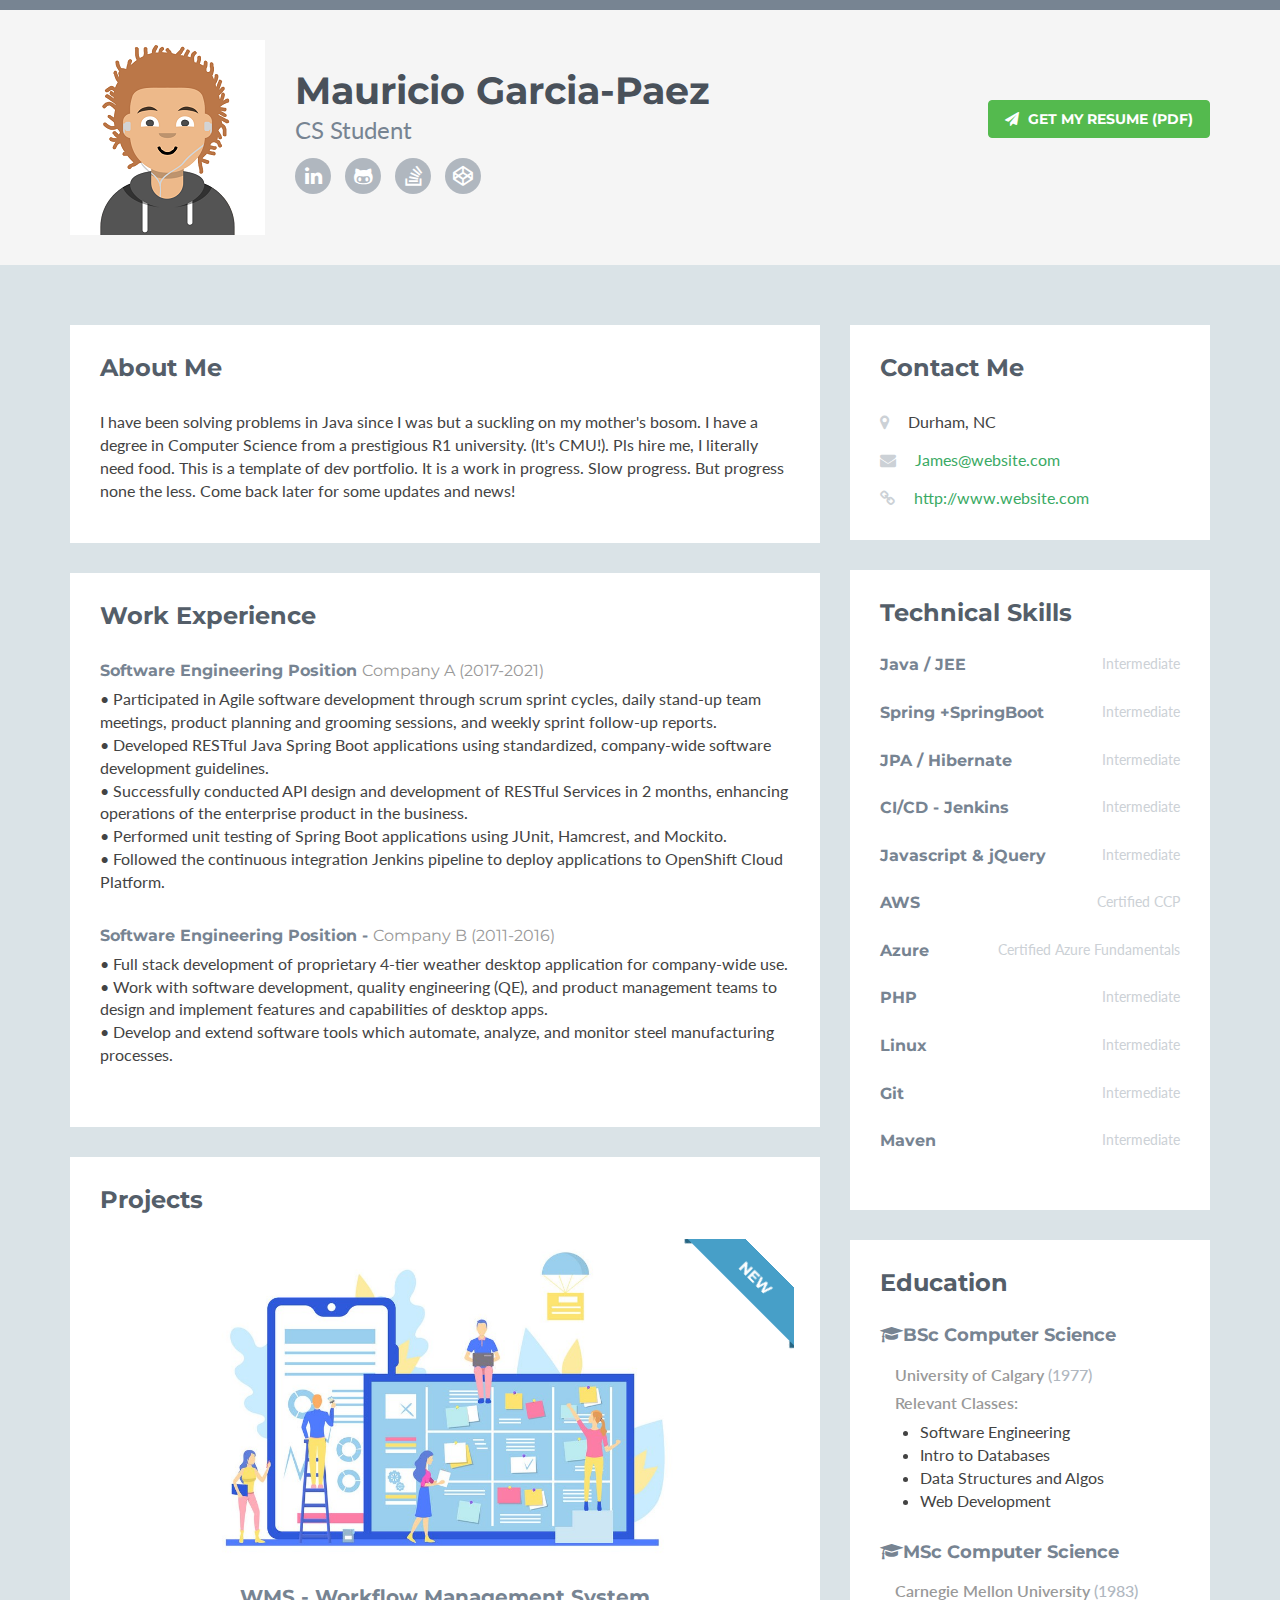
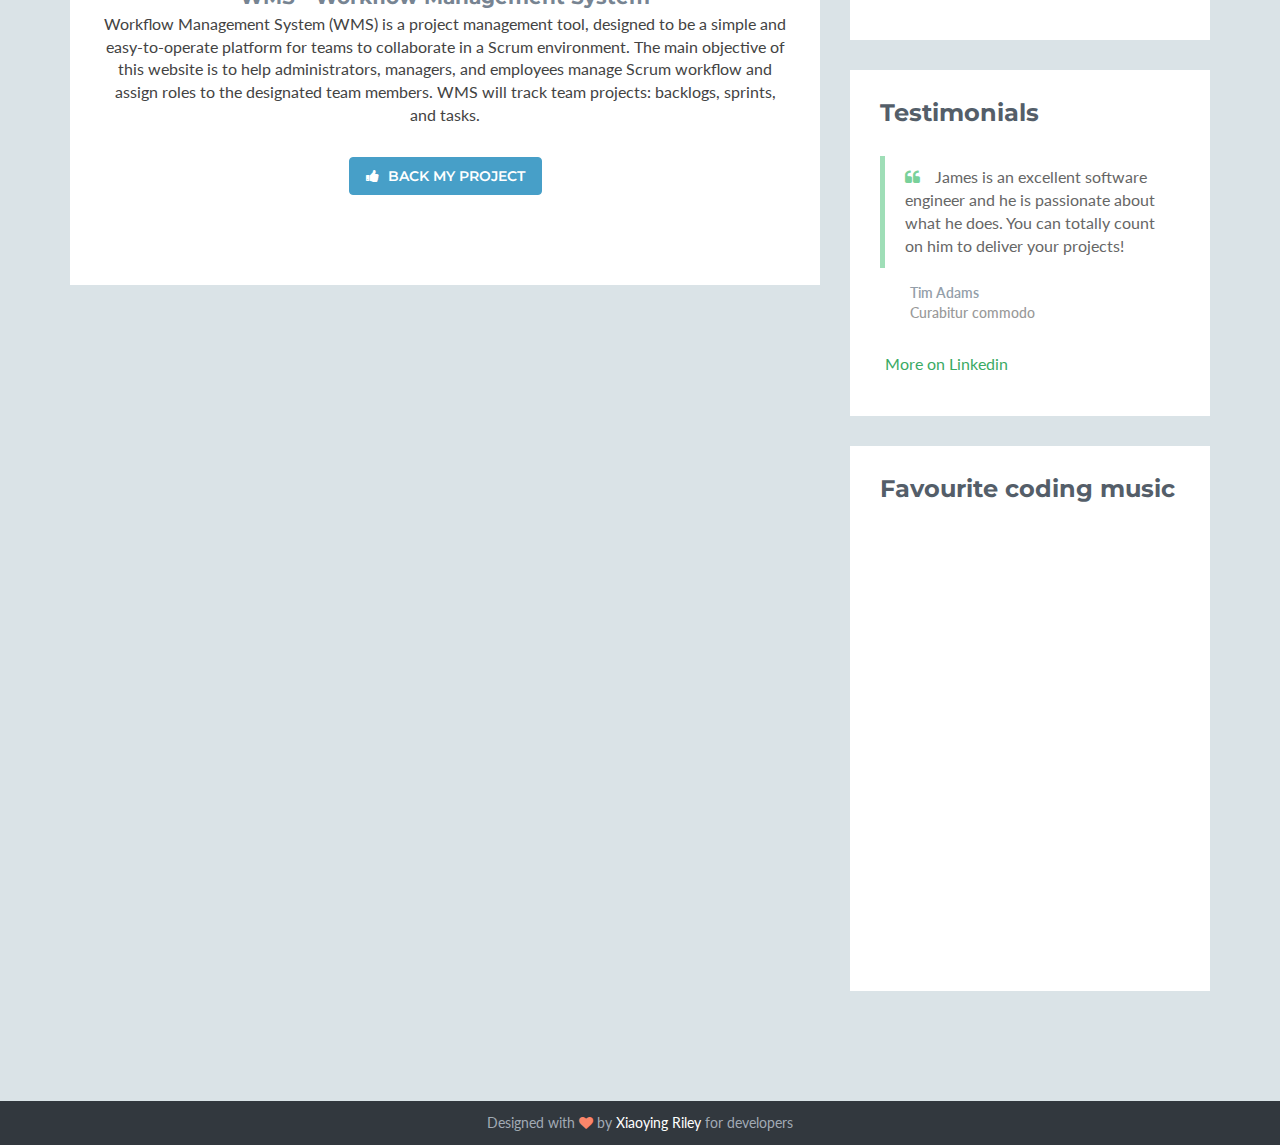
==== index.html @ d17c734f "done" ====
<!DOCTYPE html>
<!--[if IE 8]>
<html lang="en" class="ie8">
	<![endif]-->
<!--[if IE 9]>
	<html lang="en" class="ie9">
		<![endif]-->
<!--[if !IE]>
		<!-->
<html lang="en">
<!--
			<![endif]-->

<head>
  <title>Mauricio Garcia-Paez</title>
  <!-- Meta -->
  <meta charset="utf-8">
  <meta http-equiv="X-UA-Compatible" content="IE=edge">
  <meta name="viewport" content="width=device-width, initial-scale=1.0">
  <link rel="shortcut icon" href="favicon.ico">
  <link href='http://fonts.googleapis.com/css?family=Lato:300,400,300italic,400italic' rel='stylesheet' type='text/css'>
  <link href='http://fonts.googleapis.com/css?family=Montserrat:400,700' rel='stylesheet' type='text/css'>
  <!-- Global CSS -->
  <link rel="stylesheet" href="assets/plugins/bootstrap/css/bootstrap.min.css">
  <!-- Plugins CSS -->
  <link rel="stylesheet" href="assets/plugins/font-awesome/css/font-awesome.css">
  <!-- Theme CSS -->
  <link id="theme-style" rel="stylesheet" href="assets/css/styles.css">
</head>

<body>
  <!-- ******HEADER****** -->
  <header class="header">
    <div class="container">
      <img class="profile-image img-responsive pull-left" src="assets/images/avatar.png" alt="Avatar" />
      <div class="profile-content pull-left">
        <h1 class="name">Mauricio Garcia-Paez</h1>
        <h2 class="desc">CS Student</h2>
        <ul class="social list-inline">
          <li class="list-inline-item">
            <a href="http://www.linkedin.com">
              <i class="fa fa-linkedin"></i>
            </a>
          </li>
          <li class="list-inline-item">
            <a href="http://github.com/CSC340-sp24">
              <i class="fa fa-github-alt"></i>
            </a>
          </li>
          <li class="list-inline-item">
            <a href="http://www.stackoverflow.com">
              <i class="fa fa-stack-overflow"></i>
            </a>
          </li>
          <li class="list-inline-item last-item">
            <a href="http://www.codepen.io">
              <i class="fa fa-codepen"></i>
            </a>
          </li>
        </ul>
      </div>
      <div class="col-12 col-md-auto pull-right">
        <a class="btn btn-cta-primary" href="assets/files/resume.pdf" target="_blank"><i class="fa fa-paper-plane"></i>
          Get My Resume (PDF)</a>
      </div><!--//col-->
    </div>
    <!--//container-->
  </header>
  <!--//header-->
  <div class="container sections-wrapper">
    <div class="row">
      <div class="primary col-md-8 col-sm-12 col-xs-12">
        <section class="about section">
          <div class="section-inner">
            <h2 class="heading">About Me</h2>
            <div class="content">
              <p> I have been solving problems in Java since I was but a suckling on my mother's bosom.
                I have a degree in Computer Science from a prestigious R1 university. (It's CMU!).
                Pls hire me, I literally need food. This is a template of dev portfolio. It is a work in progress. Slow
                progress. But progress none the less.
                Come back later for some updates and news! </p>
            </div>
            <!--//content-->
          </div>
          <!--//section-inner-->
        </section>
        <!--//section-->
        <section class="experience section">
          <div class="section-inner">
            <h2 class="heading">Work Experience</h2>
            <div class="content">
              <div class="item" name="Job1">
                <h3 class="title">Software Engineering Position <span class="place">
                    <a href="#">Company A</a>
                  </span>
                  <span class="year">(2017-2021)</span>
                </h3>
                <p> • Participated in Agile software development through scrum sprint cycles, daily stand-up team
                  meetings, product planning and grooming sessions, and weekly sprint follow-up reports. <br>
                  • Developed RESTful Java Spring Boot applications using standardized, company-wide software
                  development guidelines. <br>
                  • Successfully conducted API design and development of RESTful Services in 2 months, enhancing
                  operations of the enterprise product in the business. <br>
                  • Performed unit testing of Spring Boot applications using JUnit, Hamcrest, and Mockito. <br>
                  • Followed the continuous integration Jenkins pipeline to deploy applications to OpenShift Cloud
                  Platform. </p>
              </div>
              <!--//item-->
              <div class="item" name="Job2">
                <h3 class="title">Software Engineering Position - <span class="place">
                    <a href="#">Company B</a>
                  </span>
                  <span class="year">(2011-2016)</span>
                </h3>
                <p> • Full stack development of proprietary 4-tier weather desktop application for company-wide use.
                  <br>
                  • Work with software development, quality engineering (QE), and product management teams to design and
                  implement features and capabilities of desktop apps. <br>
                  • Develop and extend software tools which automate, analyze, and monitor steel manufacturing
                  processes.
                </p>
              </div>
            </div>
            <!--//content-->
          </div>
          <!--//section-inner-->
        </section>
        <!--//section-->
        <section class="latest section">
          <div class="section-inner" id="projects" name="projects">
            <h2 class="heading">Projects</h2>
            <div class="item featured text-center">

              <div class="featured-image has-ribbon">
                <a href="https://github.com/CSC340-sp24/wms" target="_blank">
                  <img class="img-fluid project-image rounded shadow-sm"
                    src="assets/images/projects/project-featured.jpg" alt="project name" style="width:80%" />
                </a>
                <div class="ribbon">
                  <div class="text">New</div>
                </div>
              </div>

              <h3 class="title mb-3"><a href="https://github.com/CSC340-sp24/wms" target="_blank">WMS - Workflow
                  Management System</a></h3>

              <div class="desc text-start">
                <p>Workflow Management System (WMS) is a project management tool, designed to be a simple and
                  easy-to-operate platform for teams to collaborate in a Scrum environment.
                  The main objective of this website is to help administrators, managers, and employees manage Scrum
                  workflow and assign roles to the designated team members.
                  WMS will track team projects: backlogs, sprints, and tasks. </p>
              </div><!--//desc-->
              <a class="btn btn-cta-secondary" href="https://github.com/CSC340-sp24/wms" target="_blank"><i
                  class="fa fa-thumbs-up"></i> Back my project</a>
            </div><!--//item-->
            <!--//content comes from API-->
          </div>
          <!--//section-inner-->
        </section>
        <!--//section-->
      </div>
      <!--//primary-->
      <div class="secondary col-md-4 col-sm-12 col-xs-12">
        <aside class="info aside section">
          <div class="section-inner">
            <h2 class="heading">Contact Me</h2>
            <div class="content">
              <ul class="list-unstyled">
                <li>
                  <i class="fa fa-map-marker"></i>
                  <span class="sr-only">Location:</span>Durham, NC
                </li>
                <li>
                  <i class="fa fa-envelope"></i>
                  <span class="sr-only">Email:</span>
                  <a href="mailto:james@website.com">James@website.com</a>
                </li>
                <li>
                  <i class="fa fa-link"></i>
                  <span class="sr-only">Website:</span>
                  <a href="#">http://www.website.com</a>
                </li>
              </ul>
            </div>
            <!--//content-->
          </div>
          <!--//section-inner-->
        </aside>
        <!--//aside-->
        <aside class="skills aside section">
          <div class="section-inner">
            <h2 class="heading">Technical Skills</h2>
            <div class="content">
              <div class="skillset">
                <div class="item">
                  <h3 class="level-title">Java / JEE <span class="level-label" data-placement="left"
                      data-animation="true">Intermediate</span>
                  </h3>
                  <!--
                    <div class="level-bar">
                      <div class="level-bar-inner" data-level="80%"></div>
                    </div>//level-bar-->
                </div>
                <!--//item-->
                <div class="item">
                  <h3 class="level-title">Spring +SpringBoot <span class="level-label" data-placement="left"
                      data-animation="true">Intermediate</span>
                  </h3>
                  <!-- <div class="level-bar"><div class="level-bar-inner" data-level="80%"></div></div>//level-bar-->
                </div>
                <!--//item-->
                <div class="item">
                  <h3 class="level-title">JPA / Hibernate <span class="level-label" data-placement="left"
                      data-animation="true">Intermediate</span>
                  </h3>
                  <!-- <div class="level-bar"><div class="level-bar-inner" data-level="80%"></div></div>//level-bar-->
                </div>
                <!--//item-->
                <div class="item">
                  <h3 class="level-title">CI/CD - Jenkins <span class="level-label" data-placement="left"
                      data-animation="true">Intermediate</span>
                  </h3>
                  <!-- <div class="level-bar"><div class="level-bar-inner" data-level="80%"></div></div>//level-bar-->
                </div>
                <!--//item-->
                <div class="item">
                  <h3 class="level-title">Javascript &amp; jQuery <span class="level-label" data-placement="left"
                      data-animation="true">Intermediate</span>
                  </h3>
                  <!--<div class="level-bar"><div class="level-bar-inner" data-level="76%"></div></div>
																													<!--//level-bar-->
                </div>
                <!--//item-->
                <div class="item">
                  <h3 class="level-title">AWS <span class="level-label" data-placement="left"
                      data-animation="true">Certified CCP</span>
                  </h3>
                  <!--  <div class="level-bar"><div class="level-bar-inner" data-level="80%"></div></div>   //level-bar-->
                </div>
                <!--//item-->
                <div class="item">
                  <h3 class="level-title">Azure <span class="level-label" data-placement="left"
                      data-animation="true">Certified Azure Fundamentals</span>
                  </h3>
                  <!--  <div class="level-bar"><div class="level-bar-inner" data-level="80%"></div></div>   //level-bar-->
                </div>
                <!--//item-->
                <div class="item">
                  <h3 class="level-title">PHP <span class="level-label">Intermediate</span>
                  </h3>
                  <!--<div class="level-bar"><div class="level-bar-inner" data-level="80%"></div></div>
																													<!--//level-bar-->
                </div>
                <!--//item-->
                <div class="item">
                  <h3 class="level-title">Linux <span class="level-label">Intermediate</span>
                  </h3>
                  <!--<div class="level-bar"><div class="level-bar-inner" data-level="45%"></div></div>
																													<!--//level-bar-->
                </div>
                <!--//item-->
                <div class="item">
                  <h3 class="level-title">Git <span class="level-label">Intermediate</span>
                  </h3>
                  <!--<div class="level-bar"><div class="level-bar-inner" data-level="45%"></div></div>
																													<!--//level-bar-->
                </div>
                <!--//item-->
                <div class="item">
                  <h3 class="level-title">Maven <span class="level-label">Intermediate</span>
                  </h3>
                  <!--<div class="level-bar"><div class="level-bar-inner" data-level="45%"></div></div>
																													<!--//level-bar-->
                </div>
                <!--//item-->
              </div>
            </div>
            <!--//content-->
          </div>
          <!--//section-inner-->
        </aside>
        <!--//section-->


        <aside class="education aside section">
          <div class="section-inner">
            <h2 class="heading">Education</h2>
            <div class="content"></div>
            <!--//item-->
            <div class="item">
              <h3 class="title">
                <i class="fa fa-graduation-cap"></i>BSc Computer Science
              </h3>
              <h3 class="university">University of Calgary <span class="year">(1977)</span>
              </h3>
              <h6 class="university">Relevant Classes:</h6>
              <ul>
                <li>Software Engineering</li>
                <li>Intro to Databases</li>
                <li>Data Structures and Algos</li>
                <li>Web Development</li>
              </ul>
            </div>
            <div class="item">
              <h3 class="title">
                <i class="fa fa-graduation-cap"></i>MSc Computer Science
              </h3>
              <h3 class="university">Carnegie Mellon University <span class="year">(1983)</span>
              </h3>

            </div>
            <!--//content-->
          </div>
          <!--//section-inner-->
        </aside>
        <!--//section-->
 <aside class="testimonials aside section">
          <div class="section-inner shadow-sm rounded">
            <h2 class="heading">Testimonials</h2>
            <div class="content">
              <div class="item">
                <blockquote class="quote">
                  <p><i class="fa fa-quote-left"></i>James is an excellent software engineer and he is passionate about
                    what he does. You can totally count on him to deliver your projects!</p>
                </blockquote>
                <p class="source"><span class="name">Tim Adams</span><br /><span class="title">Curabitur commodo</span>
                </p>
              </div><!--//item-->

              <p><a class="more-link" href="http://linkedin.com/in/jamesgosling"><i
                    class="fa fa-external-link-alt"></i>More on Linkedin</a></p>

            </div><!--//content-->
          </div><!--//section-inner-->
        </aside><!--//section-->
        <aside class="list music aside section">
		
          <div class="section-inner shadow-sm rounded">
            <h2 class="heading">Favourite coding music</h2>
            <iframe src="https://open.spotify.com/embed/track/4wX8INH5GiFoH1EeHupY0x" width="100%" height="80px"
              frameBorder="0" allow="encrypted-media;"></iframe>
            <iframe src="https://open.spotify.com/embed/track/68d6ZfyMUYURol2y15Ta2Y" width="100%" height="80px"
              frameBorder="0" allow="encrypted-media; "></iframe>
            <iframe src="https://open.spotify.com/embed/track/5JWPUEov2wlX7c0jhYZpeB" width="100%" height="80px"
              frameBorder="0" allow="encrypted-media; "></iframe>
            <iframe src="https://open.spotify.com/embed/track/6hp0D02uXVXvmaDSLhFjAa" width="100%" height="80px"
              frameBorder="0" allow="encrypted-media; "></iframe>
            <iframe src="https://open.spotify.com/embed/track/6IC9Z6KQBD7LbtijqzPNHe" width="100%" height="80px"
              frameBorder="0" allow="encrypted-media; "></iframe>

          </div><!--//section-inner-->
        </aside><!--//section-->       
      </div>
      <!--//secondary-->
    </div>
    <!--//row-->
  </div>
  <!--//masonry-->
  <ul id="userRepos" class="list-group mx-auto mb-5" style="width: 500px"></ul>
  <!-- ******FOOTER****** -->
  <footer class="footer">
    <div class="container text-center">
      <!--/* This template is released under the Creative Commons Attribution 3.0 License. Please keep the attribution link below when using for your own project. Thank you for your support. :) If you'd like to use the template without the attribution, you can check out other license options via our website: themes.3rdwavemedia.com */-->
      <small class="copyright">Designed with <i class="fa fa-heart"></i> by <a href="http://themes.3rdwavemedia.com"
          target="_blank">Xiaoying Riley</a> for developers </small>
    </div>
    <!--//container-->
  </footer>
  <!--//footer-->
  <!-- Javascript -->
  <script type="text/javascript" src="assets/plugins/jquery-1.11.3.min.js"></script>
  <script type="text/javascript" src="assets/plugins/bootstrap/js/bootstrap.min.js"></script>
  <script type="text/javascript" src="assets/plugins/jquery-rss/dist/jquery.rss.min.js"></script>
  <!-- custom js -->
  <script type="text/javascript" src="assets/js/main.js"></script>
</body>

</html>
---- assets/css/styles.css ----
/*   
 * Template Name: Developer - Responsive Website Template for Developers
 * Version: 1.5
 * Author: Xiaoying Riley
 * Twitter: @3rdwave_themes
 * License: Creative Commons Attribution 3.0 License
 * Website: http://themes.3rdwavemedia.com/
*/
/* ======= Base ======= */
body {
  font-family: 'Lato', arial, sans-serif;
  color: #434343;
  background: #DAE3E7;
  font-size: 16px;
  -webkit-font-smoothing: antialiased;
  -moz-osx-font-smoothing: grayscale;
}
h1,
h2,
h3,
h4,
h5,
h6 {
  font-family: 'Montserrat', sans-serif;
  font-weight: 700;
  color: #778492;
}
a {
  color: #3AAA64;
  -webkit-transition: all 0.4s ease-in-out;
  -moz-transition: all 0.4s ease-in-out;
  -ms-transition: all 0.4s ease-in-out;
  -o-transition: all 0.4s ease-in-out;
}
a:hover {
  text-decoration: underline;
  color: #5f6b77;
  color: #2d844e;
}
a:focus {
  text-decoration: none;
}
.btn,
a.btn {
  -webkit-transition: all 0.4s ease-in-out;
  -moz-transition: all 0.4s ease-in-out;
  -ms-transition: all 0.4s ease-in-out;
  -o-transition: all 0.4s ease-in-out;
  font-family: 'Montserrat', arial, sans-serif;
  padding: 8px 16px;
  font-weight: bold;
}
.btn .fa,
a.btn .fa {
  margin-right: 5px;
}
.btn:focus,
a.btn:focus {
  color: #fff;
}
a.btn-cta-primary,
.btn-cta-primary {
  background: #54ba4e;
  border: 1px solid #54ba4e;
  color: #fff;
  font-weight: 600;
  text-transform: uppercase;
}
a.btn-cta-primary:hover,
.btn-cta-primary:hover {
  background: #49ac43;
  border: 1px solid #49ac43;
  color: #fff;
}
a.btn-cta-secondary,
.btn-cta-secondary {
  background: #479FC8;
  border: 1px solid #479FC8;
  color: #fff;
  font-weight: 600;
  text-transform: uppercase;
}
a.btn-cta-secondary:hover,
.btn-cta-secondary:hover {
  background: #3893bd;
  border: 1px solid #3893bd;
  color: #fff;
}
.text-highlight {
  color: #32383e;
}
.label-theme {
  background: #3AAA64;
  font-size: 12px;
}
a.dotted-link {
  border-bottom: 1px dotted #778492;
  color: #778492;
}
a.dotted-link:hover {
  text-decoration: none;
  color: #49515a;
}
/*
iframe {

    .header {
        padding: 0;
    }
}

.iframe-wrapper {
    overflow: auto;
    -webkit-overflow-scrolling:touch;
}
*/
/* ======= Header ======= */
.header {
  padding: 30px 0;
  background: #f5f5f5;
  border-top: 10px solid #778492;
}
.header .btn {
  margin-top: 60px;
  font-weight: bold;
}
.header .profile-image {
  margin-right: 30px;
}
.header .profile-content .name {
  color: #49515a;
  font-size: 38px;
  margin-bottom: 5px;
  margin-top: 30px;
}
.header .profile-content .desc {
  color: #778492;
  font-family: "Lato", arial, sans-serif;
  font-weight: 400;
  font-size: 24px;
  margin-top: 0;
  margin-bottom: 15px;
}
.header .profile-content .social a {
  background: #b0b7bf;
  width: 36px;
  height: 36px;
  display: inline-block;
  -webkit-border-radius: 50%;
  -moz-border-radius: 50%;
  -ms-border-radius: 50%;
  -o-border-radius: 50%;
  border-radius: 50%;
  -moz-background-clip: padding;
  -webkit-background-clip: padding-box;
  background-clip: padding-box;
  color: #fff;
  text-align: center;
}
.header .profile-content .social a:hover {
  background: #778492;
}
.header .profile-content .social a .fa {
  font-size: 20px;
  padding-top: 8px;
}
/* ======= Sections======= */
.sections-wrapper {
  padding-top: 60px;
  padding-bottom: 60px;
}
.section {
  margin-bottom: 30px;
}
.section .section-inner {
  background: #fff;
  padding: 30px;
}
.section .heading {
  margin-top: 0;
  margin-bottom: 30px;
  color: #545e69;
  font-size: 24px;
}
.section .content .more-link .fa {
  margin-right: 5px;
  font-size: 14px;
}
/* About Section */
/* Latest Section */
/* Latest Section */
.latest .item {
  margin-bottom: 30px;
}

.latest .item .title {
  font-size: 18px;
  margin-top: 0;
}

.latest .item .title .label {
  margin-left: 5px;
  font-size: 12px;
}

.latest .item .title a {
  color: #778492;
}

.latest .item .title a:hover {
  color: #5f6b77;
}

.latest .item .project-image:hover {
  -webkit-opacity: 0.8;
  -moz-opacity: 0.8;
  opacity: 0.8;
}

.latest .divider {
  margin-bottom: 60px;
}

.latest .featured {
  margin-bottom: 60px;
}

.latest .featured .title {
  font-size: 20px;
  margin-bottom: 5px;
  font-size: 20px;
}

.latest .featured .summary {
  margin-bottom: 30px;
  color: #778492;
}

.latest .featured img {
  margin-bottom: 30px;
}

.latest .featured-image {
  position: relative;
}

.latest .featured .desc {
  margin-bottom: 30px;
}

.latest .has-ribbon {
  position: relative;
  display: inline-block;
}

.latest .has-ribbon .text {
  background: #3AAA64;
  color: #fff;
}

.latest .has-ribbon .ribbon {
  position: absolute;
  top: -4px;
  right: -4px;
  width: 110px;
  height: 110px;
  overflow: hidden;
}

.latest .has-ribbon .ribbon .text {
  font-family: 'Montserrat', sans-serif;
  position: relative;
  left: -8px;
  top: 18px;
  width: 158px;
  padding: 10px 10px;
  font-size: 15px;
  font-weight: bold;
  text-align: center;
  text-transform: uppercase;
  color: #fff;
  background-color: #479FC8;
  -webkit-transform: rotate(45deg) translate3d(0, 0, 0);
  -moz-transform: rotate(45deg) translate3d(0, 0, 0);
  -ms-transform: rotate(45deg) translate3d(0, 0, 0);
  -o-transform: rotate(45deg) translate3d(0, 0, 0);
  }

.latest .has-ribbon .ribbon .text:before, .latest .has-ribbon .ribbon .text:after {
  content: '';
  position: absolute;
  bottom: -5px;
  border-top: 5px solid #276582;
  border-left: 5px solid transparent;
  border-right: 5px solid transparent;
}

.latest .has-ribbon .ribbon .text:before {
  left: 0;
}

.latest .has-ribbon .ribbon .text:after {
  right: 0;
}
/* Projects Section */
.projects .item {
  margin-bottom: 30px;
}
.projects .item .title {
  font-size: 16px;
  margin-top: 0;
  margin-bottom: 5px;
  line-height: 1.5;
}
.projects .item .title a {
  color: #778492;
}
.projects .item .title a:hover {
  color: #5f6b77;
}
/* Work Section */
.experience .item {
  margin-bottom: 30px;
}
.experience .item .title {
  font-size: 16px;
  margin-top: 0;
  margin-bottom: 5px;
  line-height: 1.5;
}
.experience .item .title .place {
  color: #999;
  font-weight: normal;
}
.experience .item .title .place a {
  color: #999;
}
.experience .item .title .place a:hover {
  color: #666666;
}
.experience .item .title .year {
  color: #999;
  font-weight: normal;
}
/* Git section */
.github-graph {
  margin-bottom: 30px;
}
.github-graph .js-calendar-graph-svg {
  max-width: 100%;
}
.ghfeed {
  height: 600px;
}
.ghfeed,
.ghfeed *,
.ghfeed *:before,
.ghfeed *:after {
  -webkit-box-sizing: content-box;
  -moz-box-sizing: content-box;
  box-sizing: content-box;
}
/* Info Section */
.info .fa {
  margin-right: 15px;
  color: #ccd1d6;
}
.info .fa.fa-envelope-o {
  font-size: 14px;
}
.info ul {
  margin-bottom: 0;
}
.info li {
  margin-bottom: 15px;
}
.info li:last-child {
  margin-bottom: 0;
}
/* Skills Section */
.skills .intro {
  margin-bottom: 30px;
}
.skills .skillset .item {
  margin-bottom: 30px;
}
.skills .skillset .level-title {
  font-size: 16px;
  position: relative;
  margin-top: 0;
  margin-bottom: 10;
}
.skills .skillset .level-title .level-label {
  color: #ccd1d6;
  font-size: 14px;
  font-weight: 400;
  font-family: "Lato", arial, sans-serif;
  position: absolute;
  right: 0;
  top: 0;
}
.skills .skillset .level-bar {
  height: 15px;
  background: #e8e8e8;
}
.skills .skillset .level-bar-inner {
  height: 15px;
  background: #66cb8c;
}
/* Testimonials section */
.testimonials .item {
  margin-bottom: 30px;
}
.testimonials .item:last-child {
  margin-bottom: 0;
}
.testimonials .item .quote {
  color: #666;
  font-size: 16px;
  border-left-color: #9fdeb7;
  margin-bottom: 15px;
}
.testimonials .item .quote .fa {
  color: #79d19a;
  margin-right: 15px;
}
.testimonials .item .source {
  font-size: 14px;
  padding-left: 30px;
  font-weight: 500;
}
.testimonials .item .source .name {
  color: #939ea9;
  font-weight: 600;
}
.testimonials .item .source .title {
  color: #999;
}
/* Education section */
.education .item {
  margin-bottom: 30px;
}
.education .item:last-child {
  margin-bottom: 0;
}
.education .item .title {
  font-size: 18px;
  margin-top: 0;
}
.education .item .university {
  font-family: "Lato", arial, sans-serif;
  font-size: 16px;
  color: #999;
  font-weight: 600;
  padding-left: 15px;
}
.education .item .coursework {
  font-family: "Lato", arial, sans-serif;
  font-size: 14px;
  color: #999;
  font-weight: 600;
  padding-left: 10px;
}
.education .item .university .year {
  color: #b0b7bf;
  font-weight: 500;
}
/* Language Section */
.languages .item {
  margin-bottom: 15px;
}
.languages .item .title {
  color: #778492;
}
.languages .item .level {
  color: #999;
}
.languages .item:last-child {
  margin-bottom: 0;
}
.languages .item .fa {
  color: #79d19a;
}
/* Blog Section */
.blog .item {
  margin-bottom: 30px;
}
.blog .item .title {
  font-size: 18px;
  line-height: 1.3;
}
.blog .item .title a {
  color: #778492;
}
.blog .item .title a:hover {
  color: #5f6b77;
}
.blog .item:last-child {
  margin-bottom: 0;
}
/* List section */
.list ul li {
  margin-bottom: 10px;
}
.list ul li .fa {
  margin-right: 5px;
}
.list ul li a {
  color: #778492;
}
.list ul li a:hover {
  color: #49515a;
}
/* Credits */
.credits ul li {
  margin-bottom: 10px;
}
.credits ul li .fa {
  margin-right: 5px;
}
.credits ul li a {
  color: #778492;
}
.credits ul li a:hover {
  color: #49515a;
}
.credits .btn {
  margin-bottom: 15px;
}
/* ======= Footer ======= */
.footer {
  background: #32383e;
  color: #fff;
  padding: 10px 0;
}
.footer .copyright {
  line-height: 1.6;
  color: #a1aab4;
  font-size: 14px;
}
.footer a {
  color: #fff;
}
.footer .fa-heart {
  color: #fb866a;
}
/* Extra small devices (phones, less than 768px) */
@media (max-width: 767px) {
  .header {
    text-align: center;
  }
  .header .profile-image {
    float: none !important;
    margin: 0 auto;
  }
  .header .profile-content {
    float: none !important;
    text-align: center;
  }
  .header .btn {
    margin-top: 30px;
    float: none !important;
  }
  .project-image {
    margin-bottom: 15px;
  }
}
/* Small devices (tablets, 768px and up) */
/* Medium devices (desktops, 992px and up) */
/* Large devices (large desktops, 1200px and up) */
/* Ex-Large devices (large desktops, 1200px and up) */
@media (min-width: 1400px) {
  .container {
    width: 1360px;
  }
}
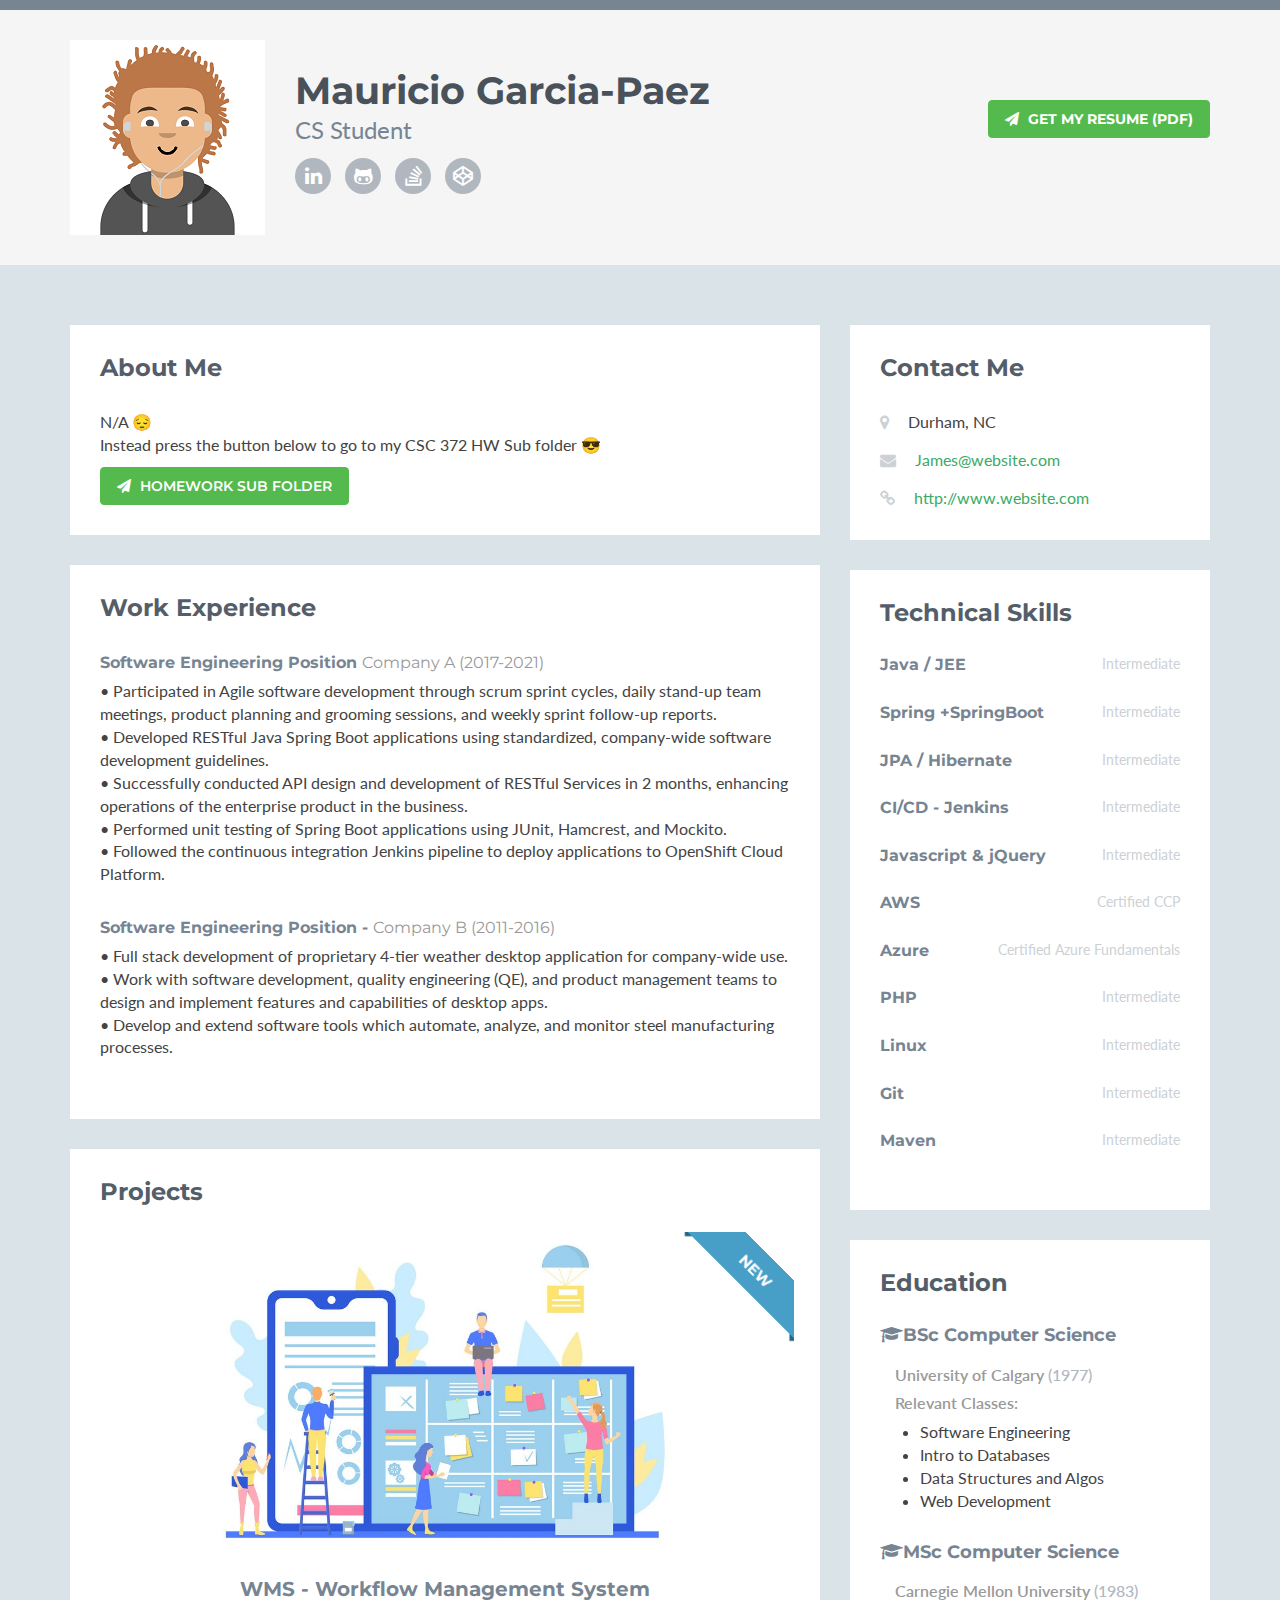
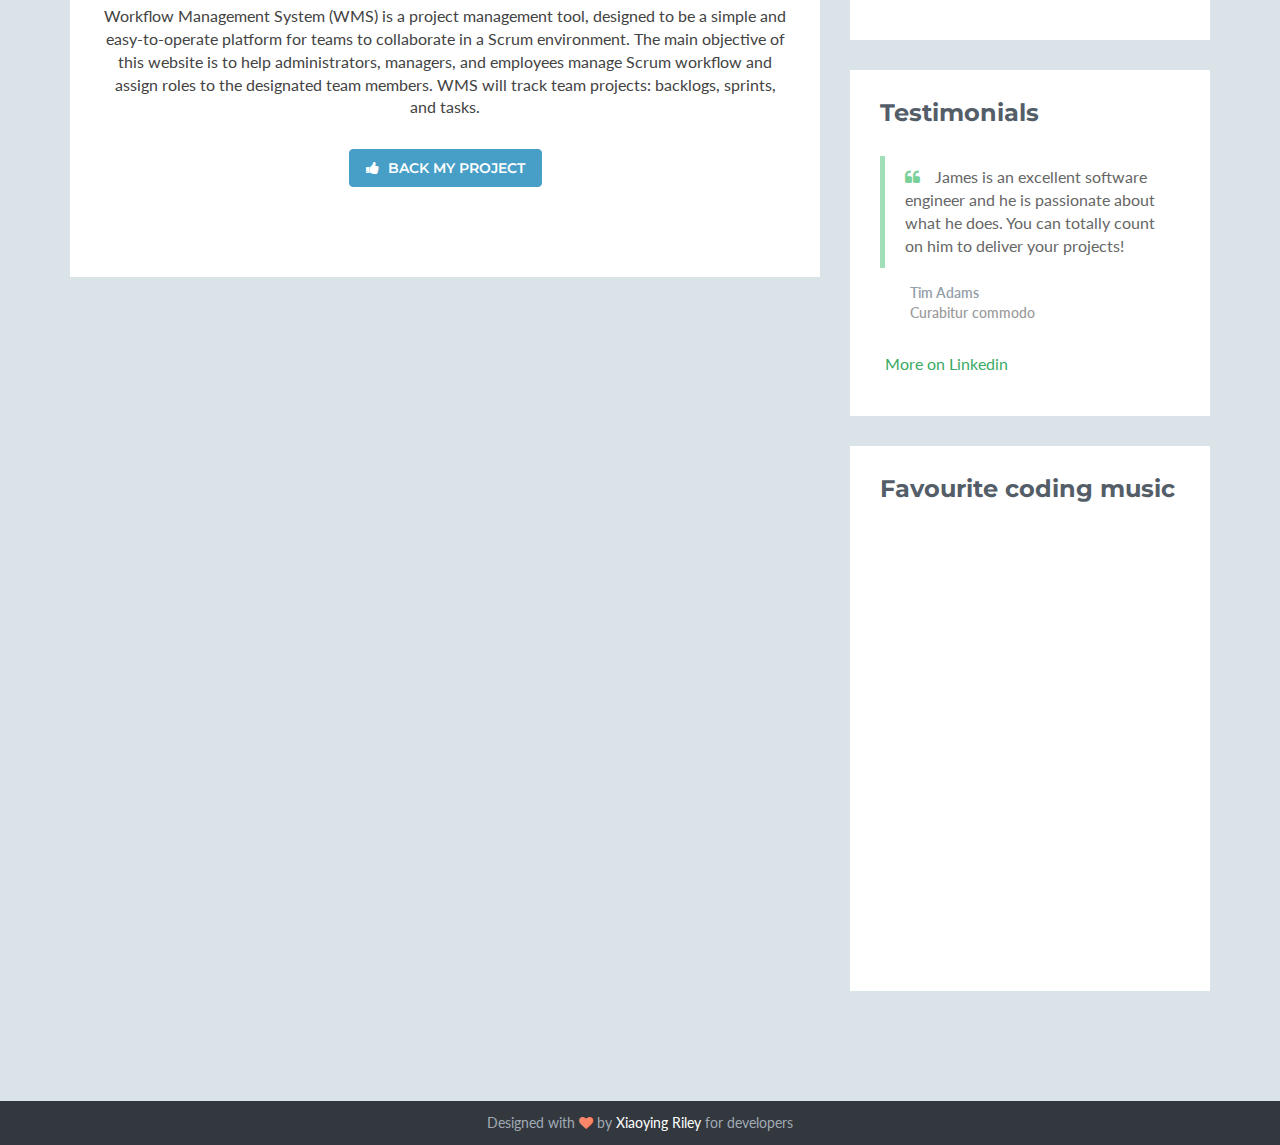
==== commit 5957a22a: "finished assignment 2" ====
--- a/index.html
+++ b/index.html
@@ -74,11 +74,9 @@
           <div class="section-inner">
             <h2 class="heading">About Me</h2>
             <div class="content">
-              <p> I have been solving problems in Java since I was but a suckling on my mother's bosom.
-                I have a degree in Computer Science from a prestigious R1 university. (It's CMU!).
-                Pls hire me, I literally need food. This is a template of dev portfolio. It is a work in progress. Slow
-                progress. But progress none the less.
-                Come back later for some updates and news! </p>
+              <p> N/A 😔<br>Instead press the button below to go to my CSC 372 HW Sub folder 😎</p>
+              <a class="btn btn-cta-primary" href="https://github.com/Mauricio425/Mauricio425.github.io/tree/main/csc372-hw/" target="_blank"><i class="fa fa-paper-plane"></i>
+                Homework Sub Folder</a>
             </div>
             <!--//content-->
           </div>
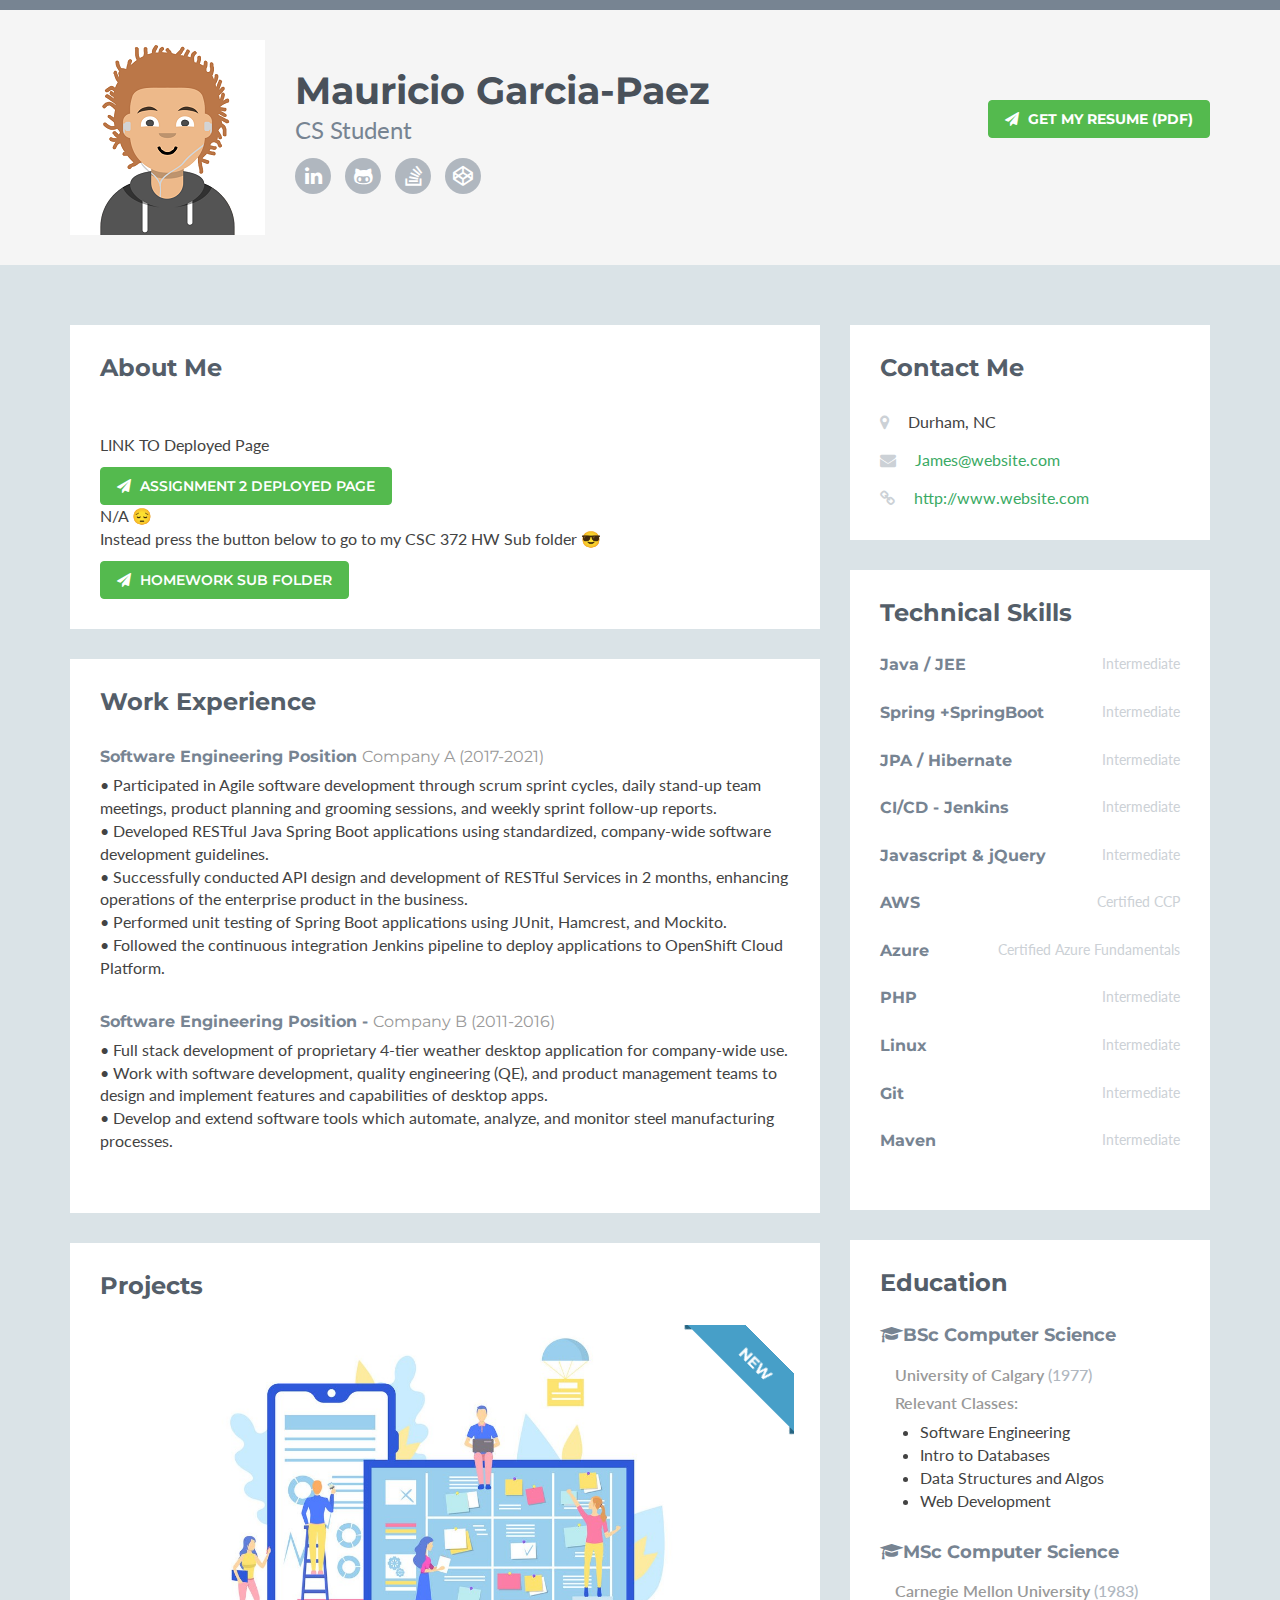
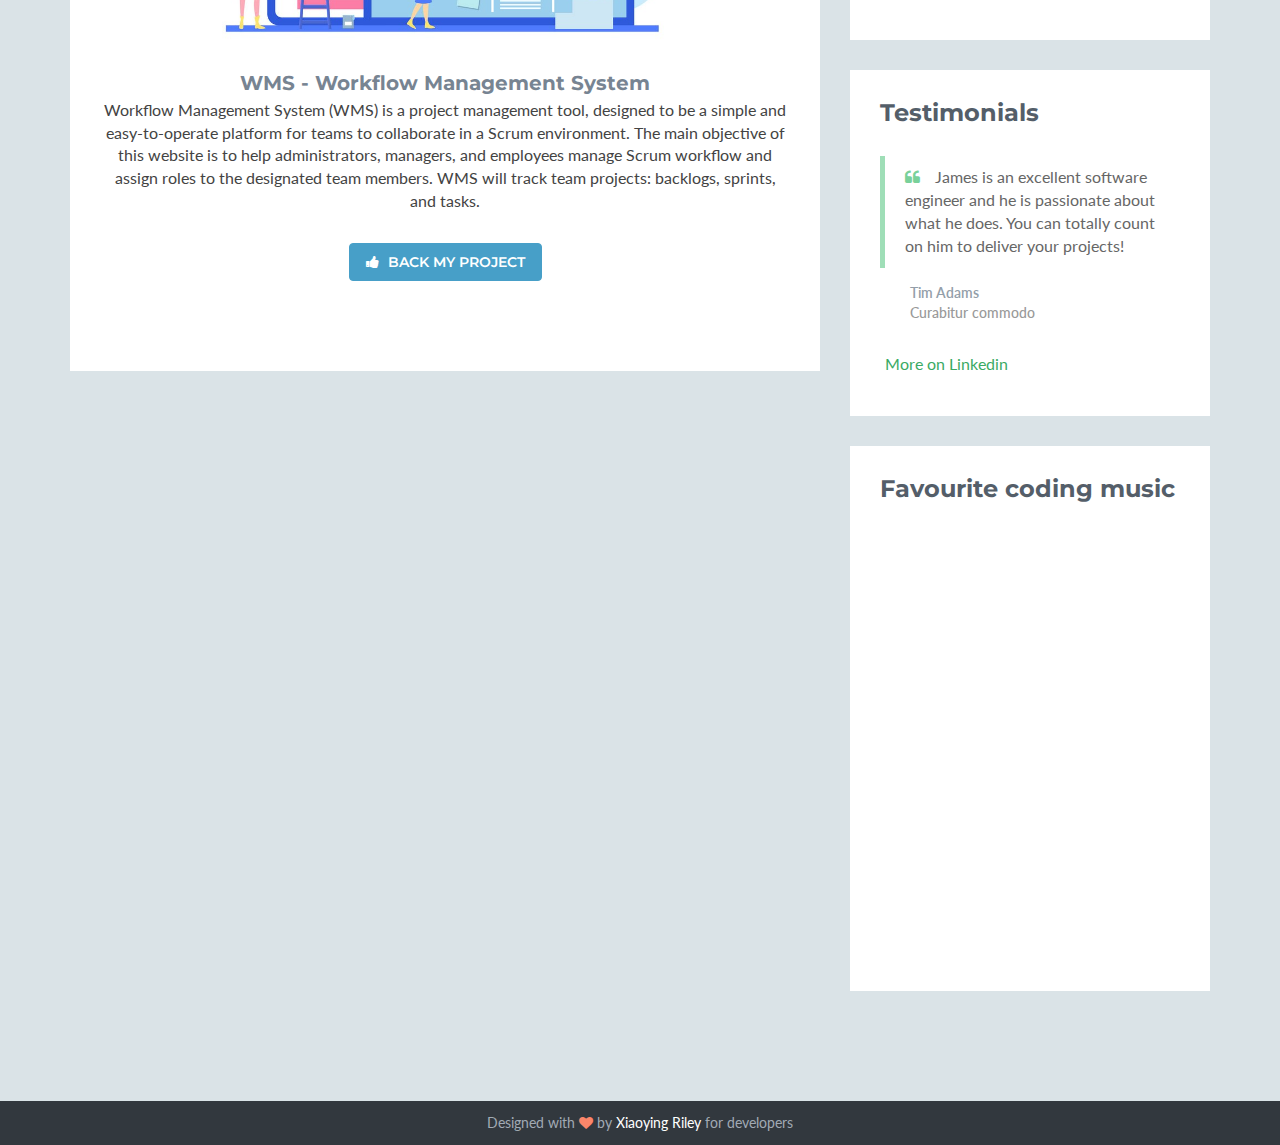
==== commit 4ac8bd52: "CHanges" ====
--- a/index.html
+++ b/index.html
@@ -74,6 +74,9 @@
           <div class="section-inner">
             <h2 class="heading">About Me</h2>
             <div class="content">
+              <p><br>LINK TO Deployed Page</p>
+              <a class="btn btn-cta-primary" href="csc372-hw/Assignment 2 Basic HTML and CSS/index.html" target="_blank"><i class="fa fa-paper-plane"></i>
+                Assignment 2 Deployed Page</a>
               <p> N/A 😔<br>Instead press the button below to go to my CSC 372 HW Sub folder 😎</p>
               <a class="btn btn-cta-primary" href="https://github.com/Mauricio425/Mauricio425.github.io/tree/main/csc372-hw/" target="_blank"><i class="fa fa-paper-plane"></i>
                 Homework Sub Folder</a>
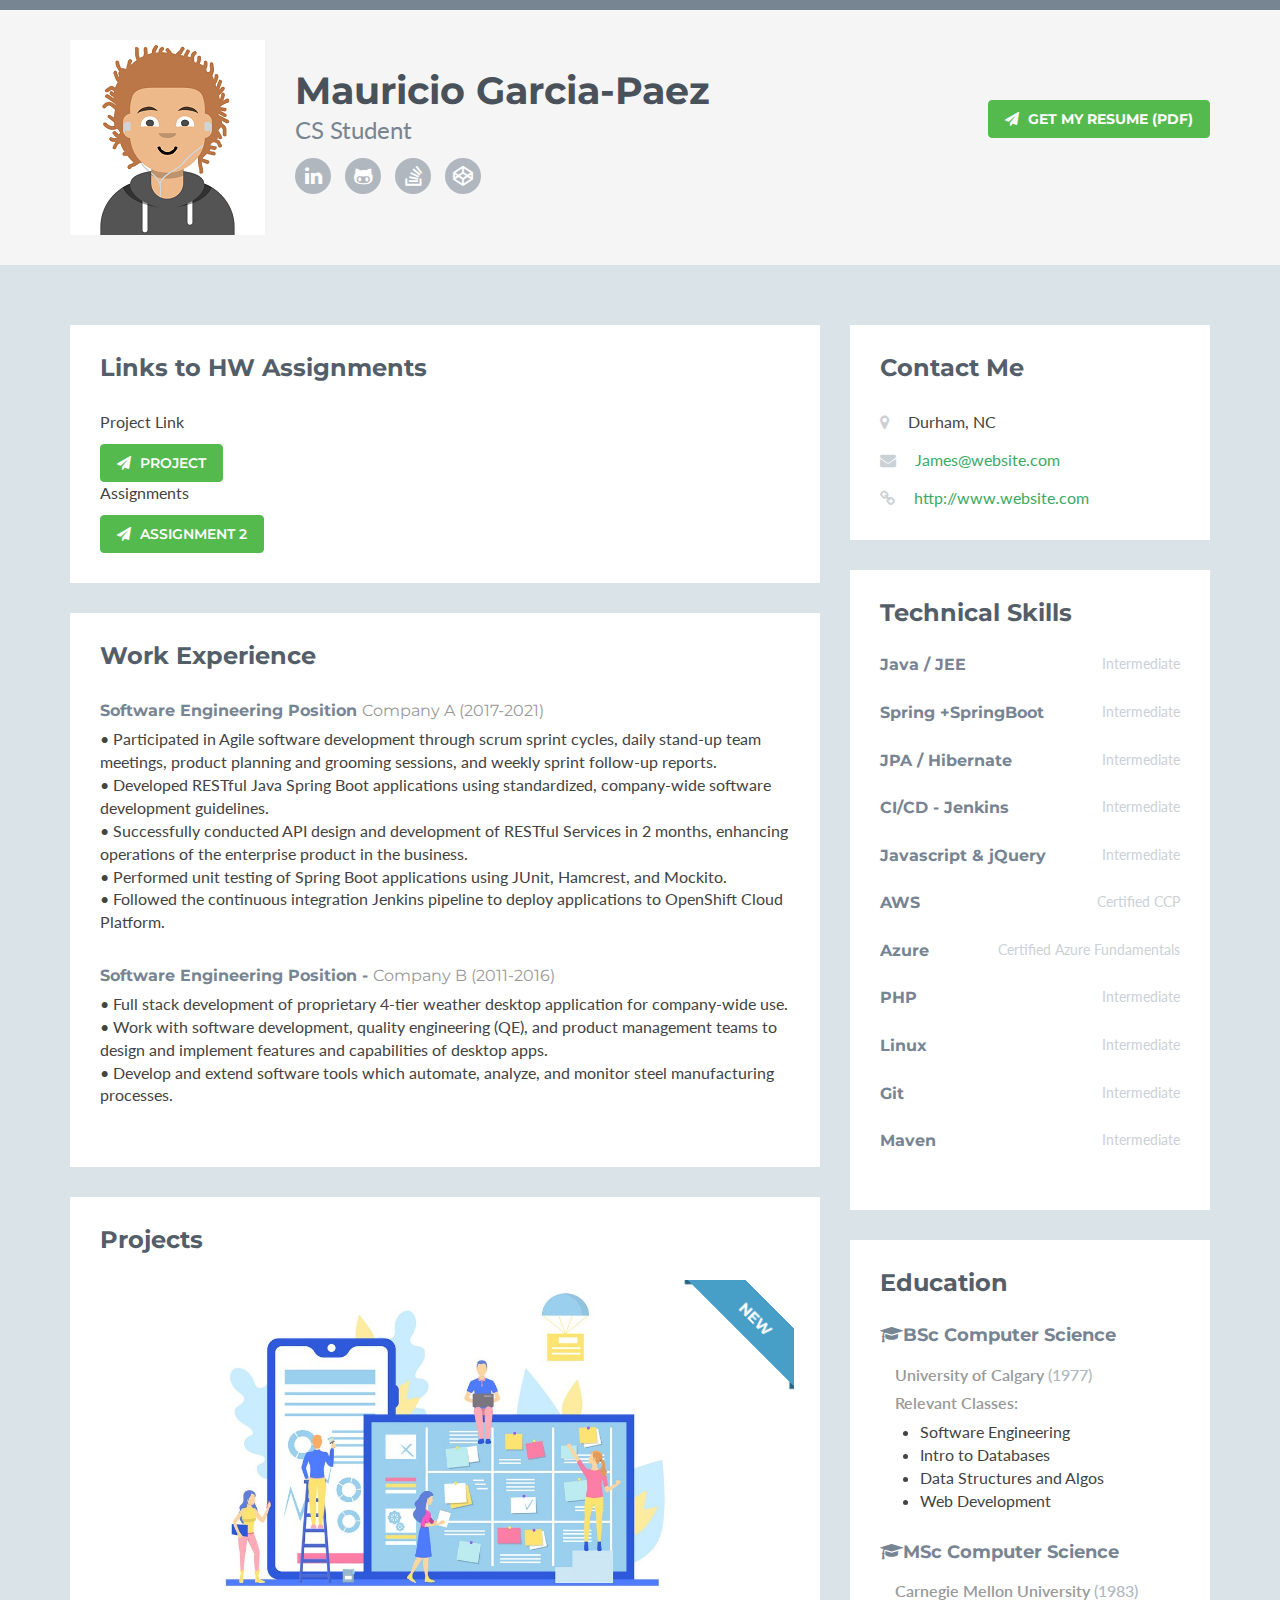
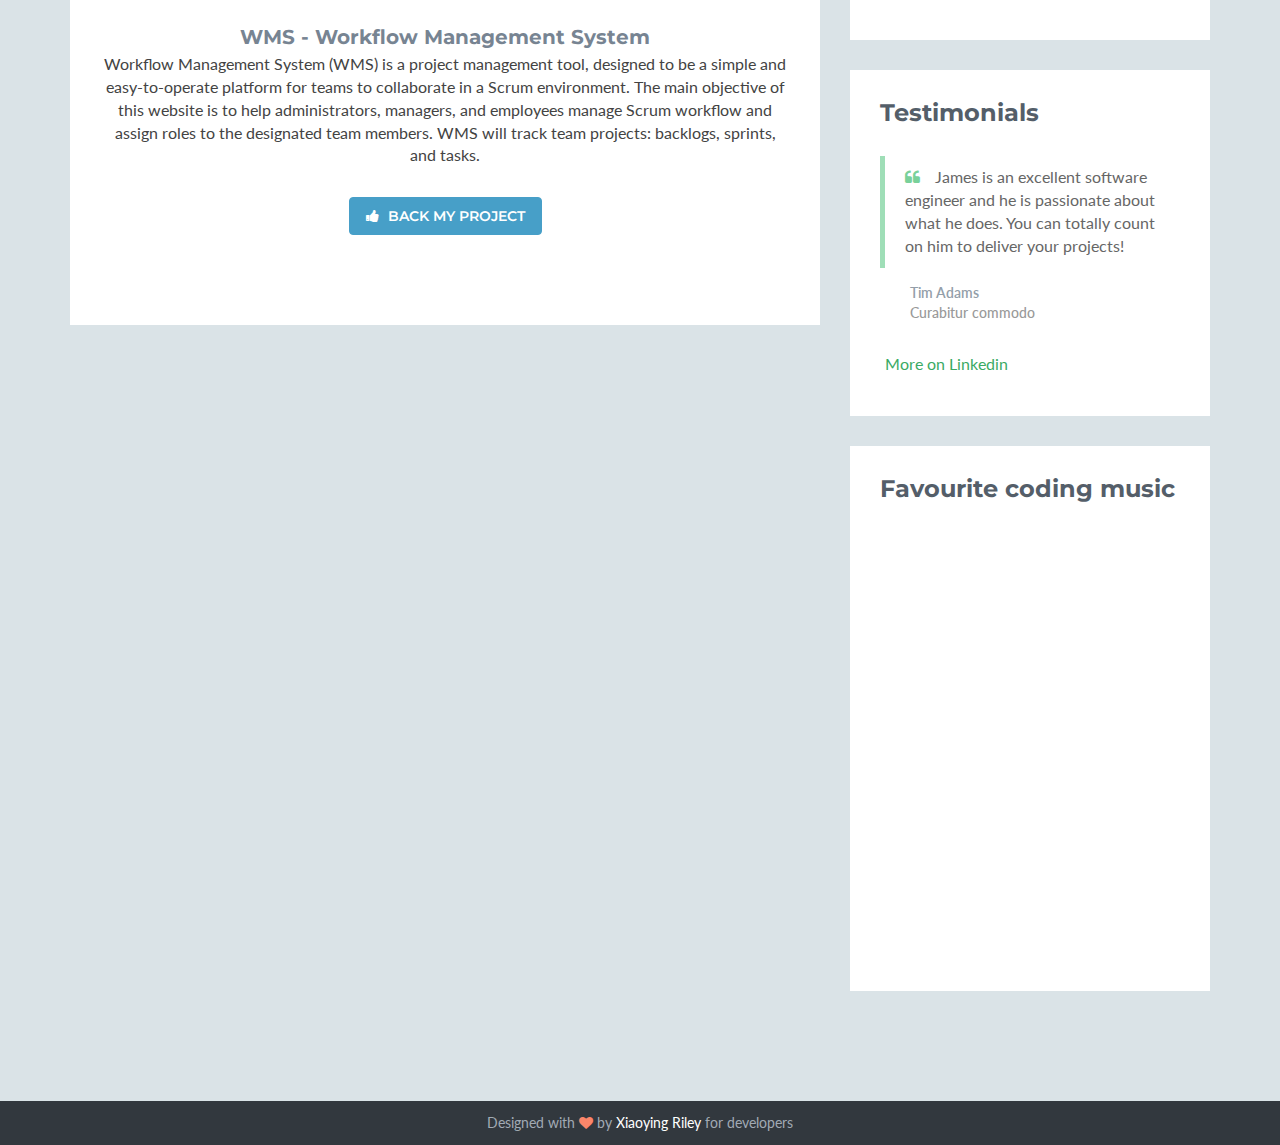
==== commit 72989da4: "Completed home page" ====
--- a/index.html
+++ b/index.html
@@ -72,14 +72,14 @@
       <div class="primary col-md-8 col-sm-12 col-xs-12">
         <section class="about section">
           <div class="section-inner">
-            <h2 class="heading">About Me</h2>
-            <div class="content">
-              <p><br>LINK TO Deployed Page</p>
-              <a class="btn btn-cta-primary" href="csc372-hw/Assignment 2 Basic HTML and CSS/index.html" target="_blank"><i class="fa fa-paper-plane"></i>
-                Assignment 2 Deployed Page</a>
-              <p> N/A 😔<br>Instead press the button below to go to my CSC 372 HW Sub folder 😎</p>
-              <a class="btn btn-cta-primary" href="https://github.com/Mauricio425/Mauricio425.github.io/tree/main/csc372-hw/" target="_blank"><i class="fa fa-paper-plane"></i>
-                Homework Sub Folder</a>
+            <h2 class="heading">Links to HW Assignments</h2>
+            <div class="content">
+              <p> Project Link</p>
+              <a class="btn btn-cta-primary" href="csc372-hw/Project Milestone1/index.html" target="_self"><i class="fa fa-paper-plane"></i>
+                Project</a>
+              <p> Assignments</p>
+              <a class="btn btn-cta-primary" href="csc372-hw/Assignment 2 Basic HTML and CSS/index.html" target="_self"><i class="fa fa-paper-plane"></i>
+                Assignment 2</a>
             </div>
             <!--//content-->
           </div>
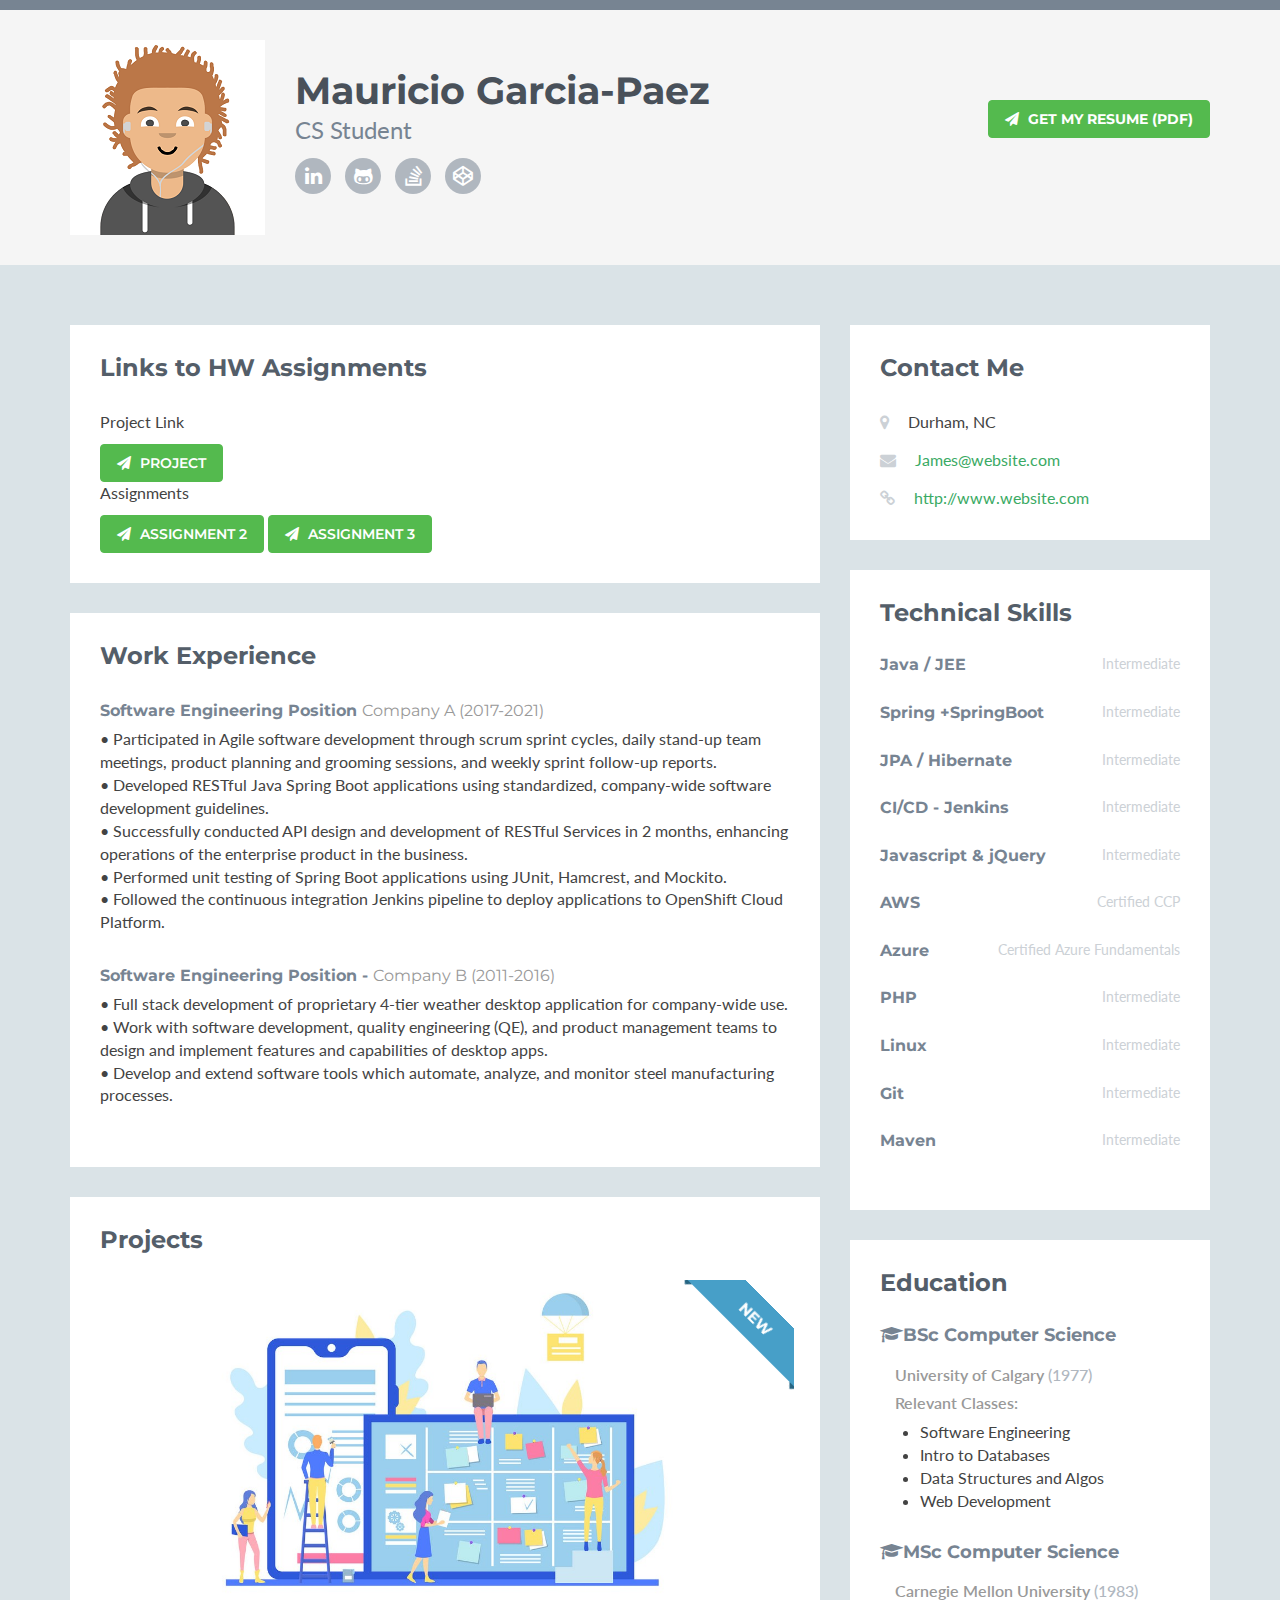
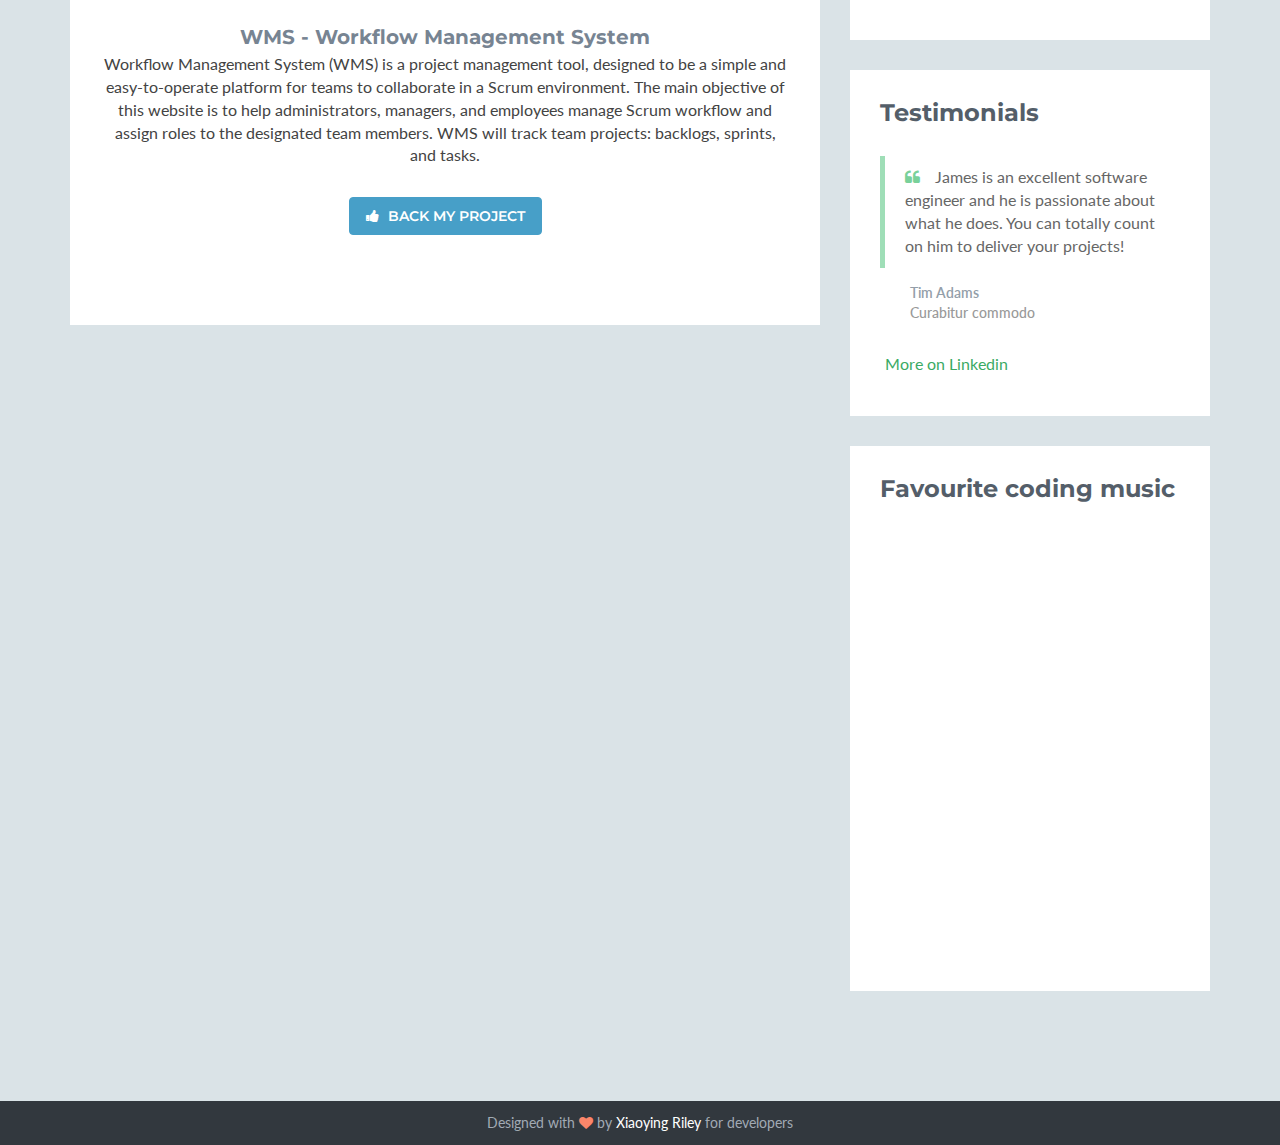
==== commit 1ee9ed93: "In github.io page -> added link to assignment 3" ====
--- a/index.html
+++ b/index.html
@@ -75,11 +75,16 @@
             <h2 class="heading">Links to HW Assignments</h2>
             <div class="content">
               <p> Project Link</p>
-              <a class="btn btn-cta-primary" href="csc372-hw/Project Milestone1/index.html" target="_self"><i class="fa fa-paper-plane"></i>
+              <a class="btn btn-cta-primary" href="csc372-hw/Project Milestone1/index.html" target="_self"><i
+                  class="fa fa-paper-plane"></i>
                 Project</a>
               <p> Assignments</p>
-              <a class="btn btn-cta-primary" href="csc372-hw/Assignment 2 Basic HTML and CSS/index.html" target="_self"><i class="fa fa-paper-plane"></i>
+              <a class="btn btn-cta-primary" href="csc372-hw/Assignment 2 Basic HTML and CSS/index.html"
+                target="_self"><i class="fa fa-paper-plane"></i>
                 Assignment 2</a>
+              <a class="btn btn-cta-primary" href="csc372-hw/Assignment 3 Layout and Events/index.html"
+                target="_self"><i class="fa fa-paper-plane"></i>
+                Assignment 3</a>
             </div>
             <!--//content-->
           </div>
@@ -316,7 +321,7 @@
           <!--//section-inner-->
         </aside>
         <!--//section-->
- <aside class="testimonials aside section">
+        <aside class="testimonials aside section">
           <div class="section-inner shadow-sm rounded">
             <h2 class="heading">Testimonials</h2>
             <div class="content">
@@ -336,7 +341,7 @@
           </div><!--//section-inner-->
         </aside><!--//section-->
         <aside class="list music aside section">
-		
+
           <div class="section-inner shadow-sm rounded">
             <h2 class="heading">Favourite coding music</h2>
             <iframe src="https://open.spotify.com/embed/track/4wX8INH5GiFoH1EeHupY0x" width="100%" height="80px"
@@ -351,7 +356,7 @@
               frameBorder="0" allow="encrypted-media; "></iframe>
 
           </div><!--//section-inner-->
-        </aside><!--//section-->       
+        </aside><!--//section-->
       </div>
       <!--//secondary-->
     </div>
@@ -377,4 +382,4 @@
   <script type="text/javascript" src="assets/js/main.js"></script>
 </body>
 
-</html>
+</html>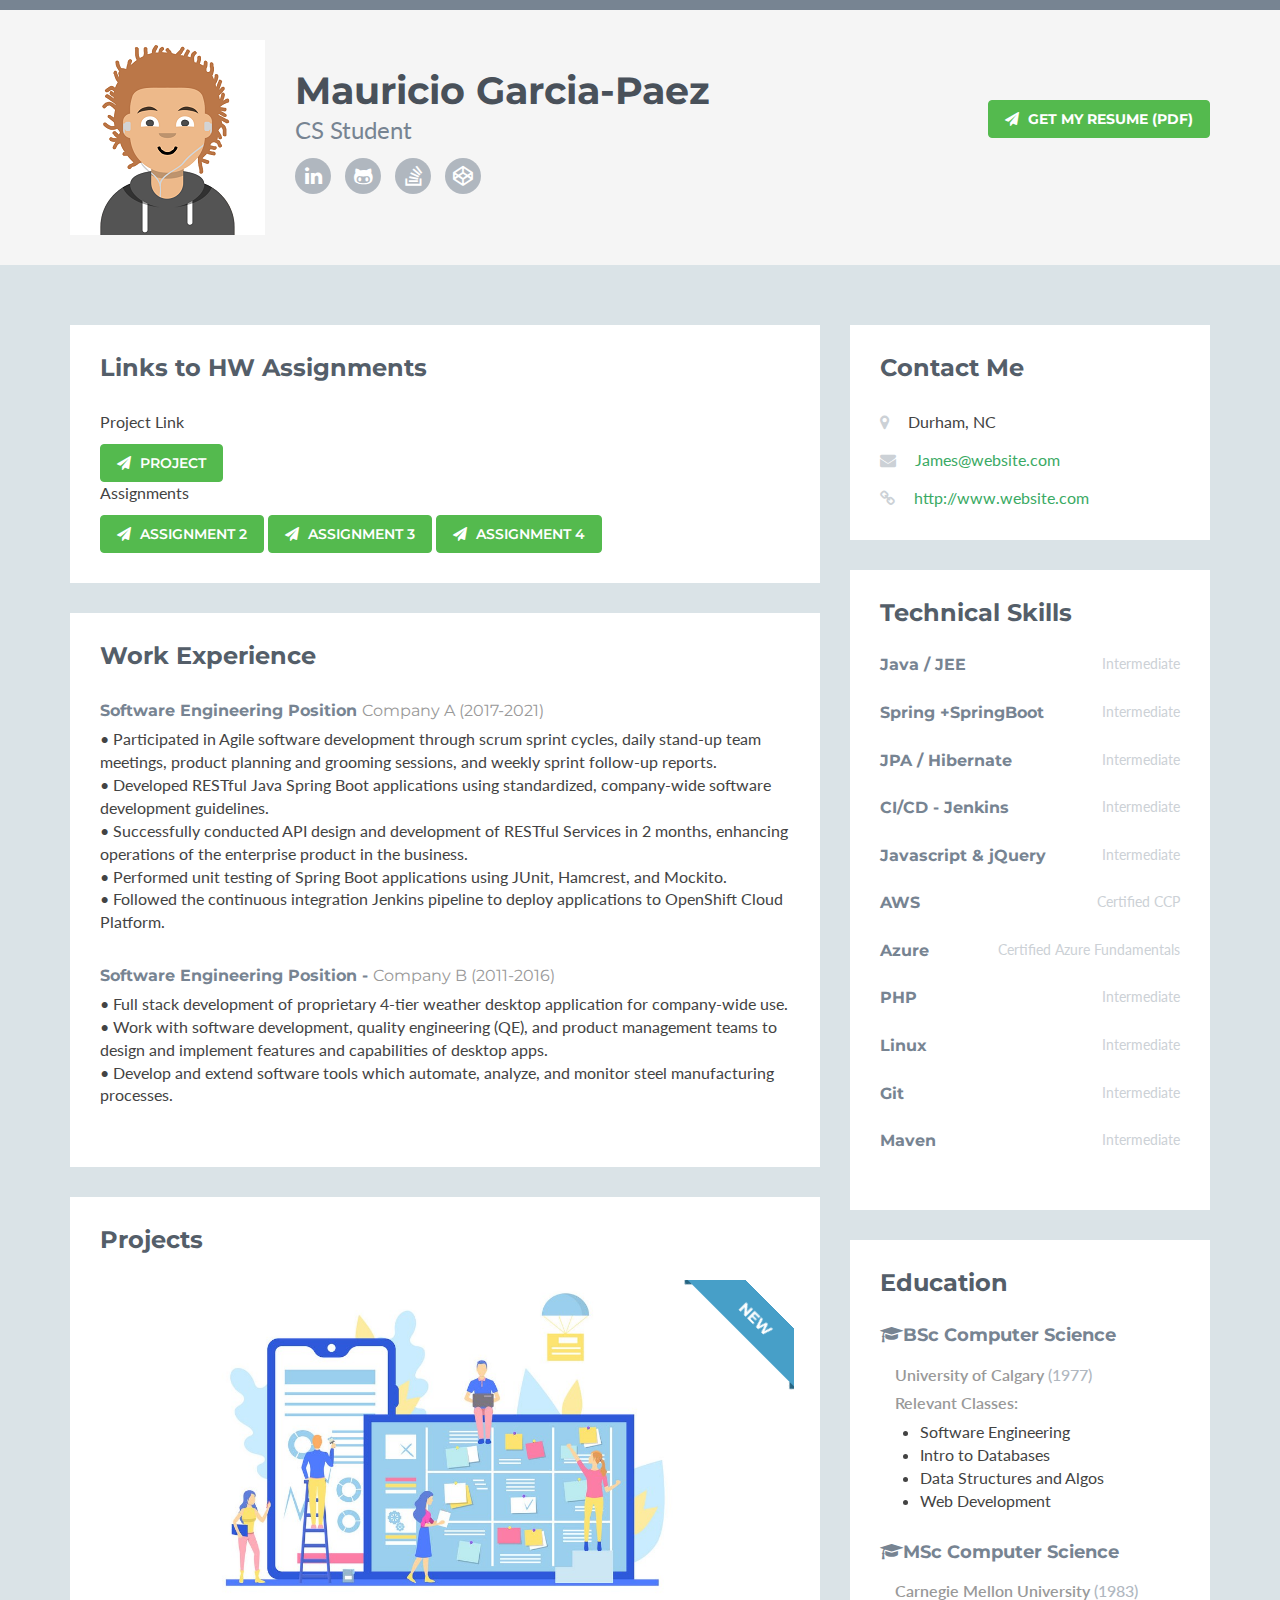
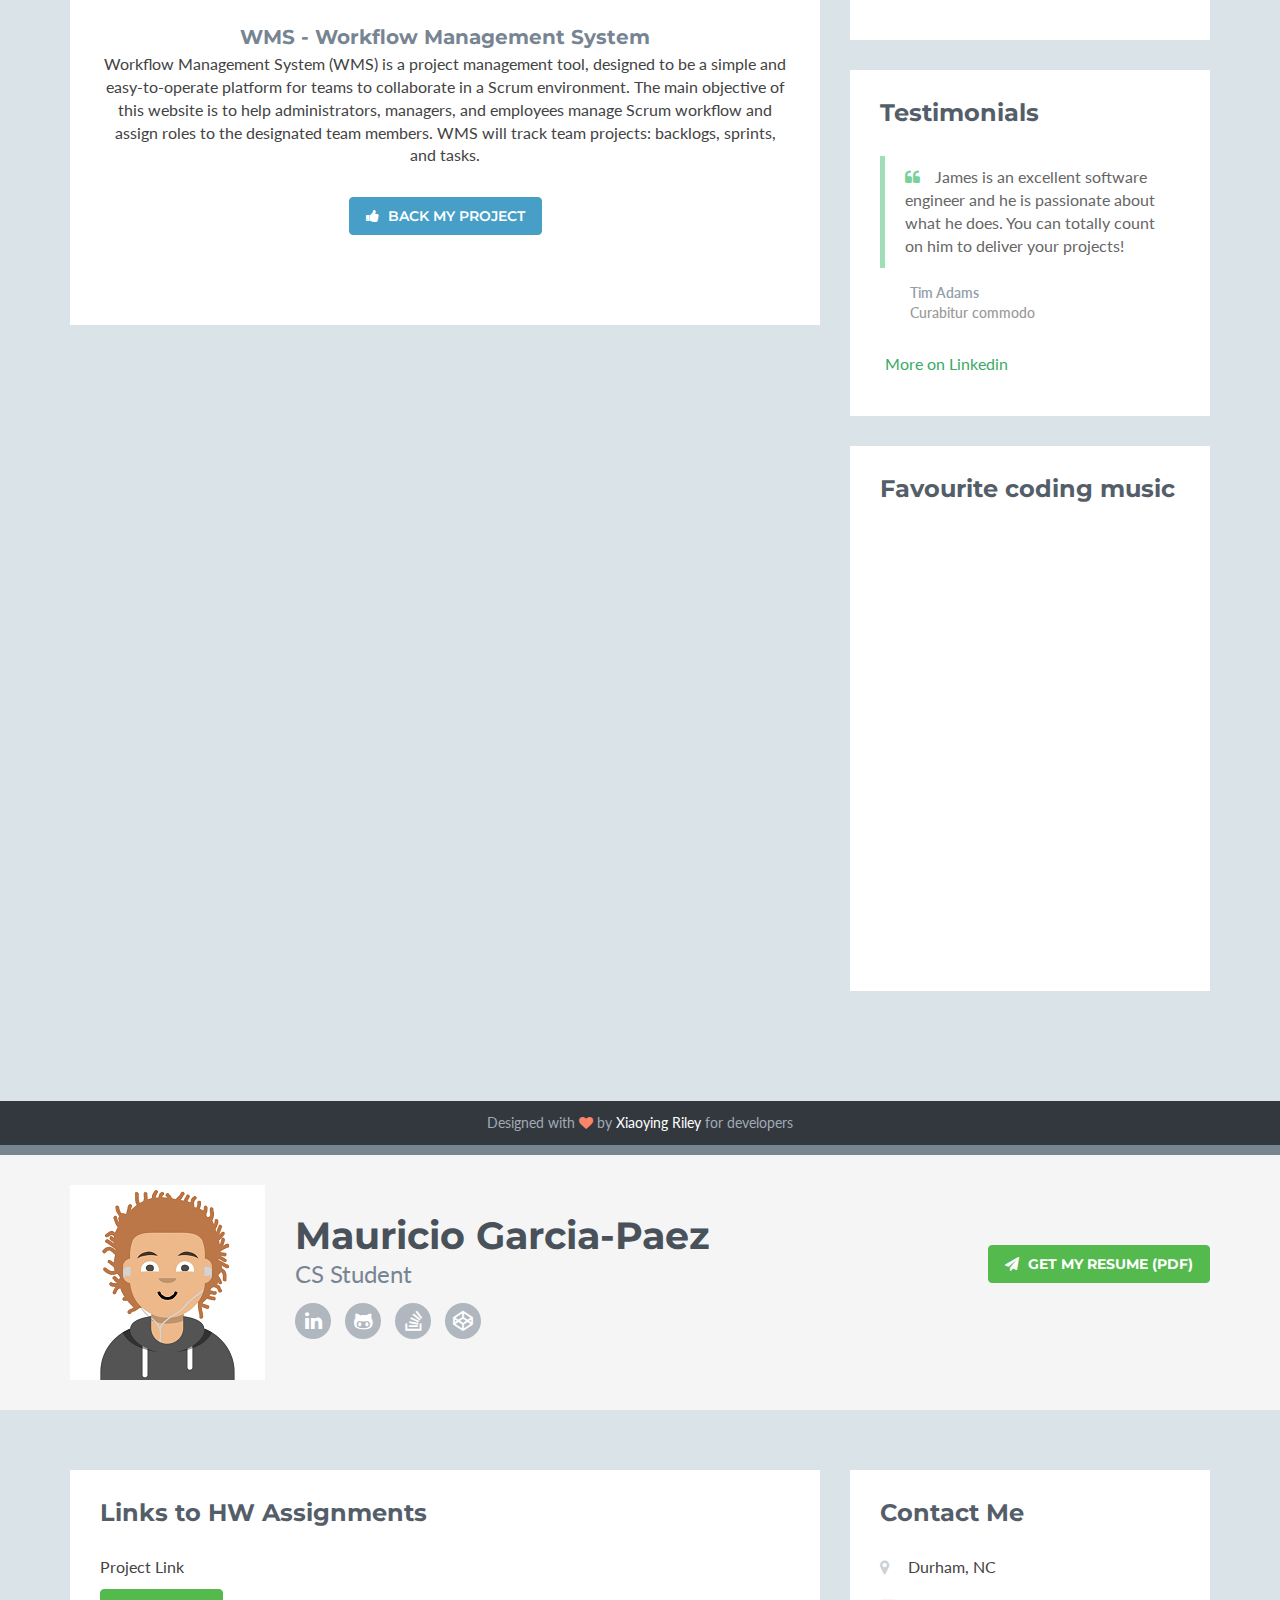
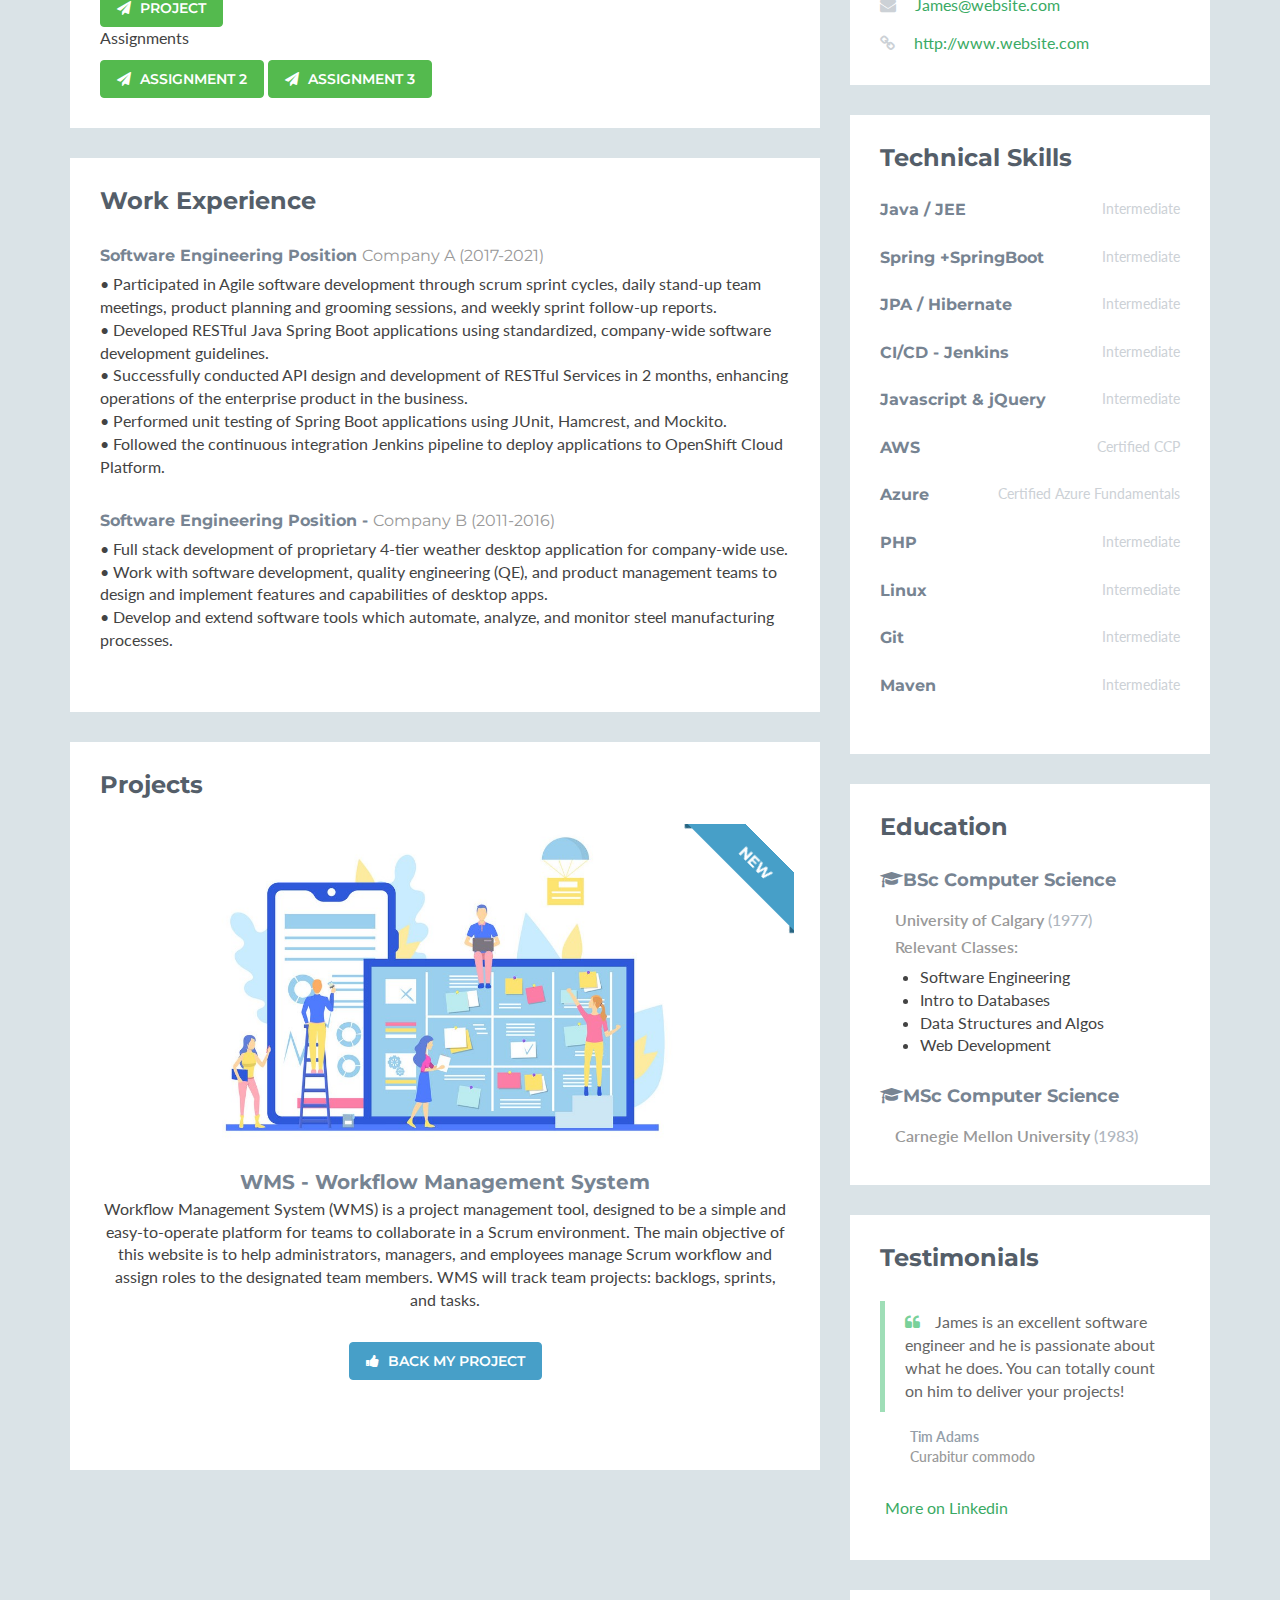
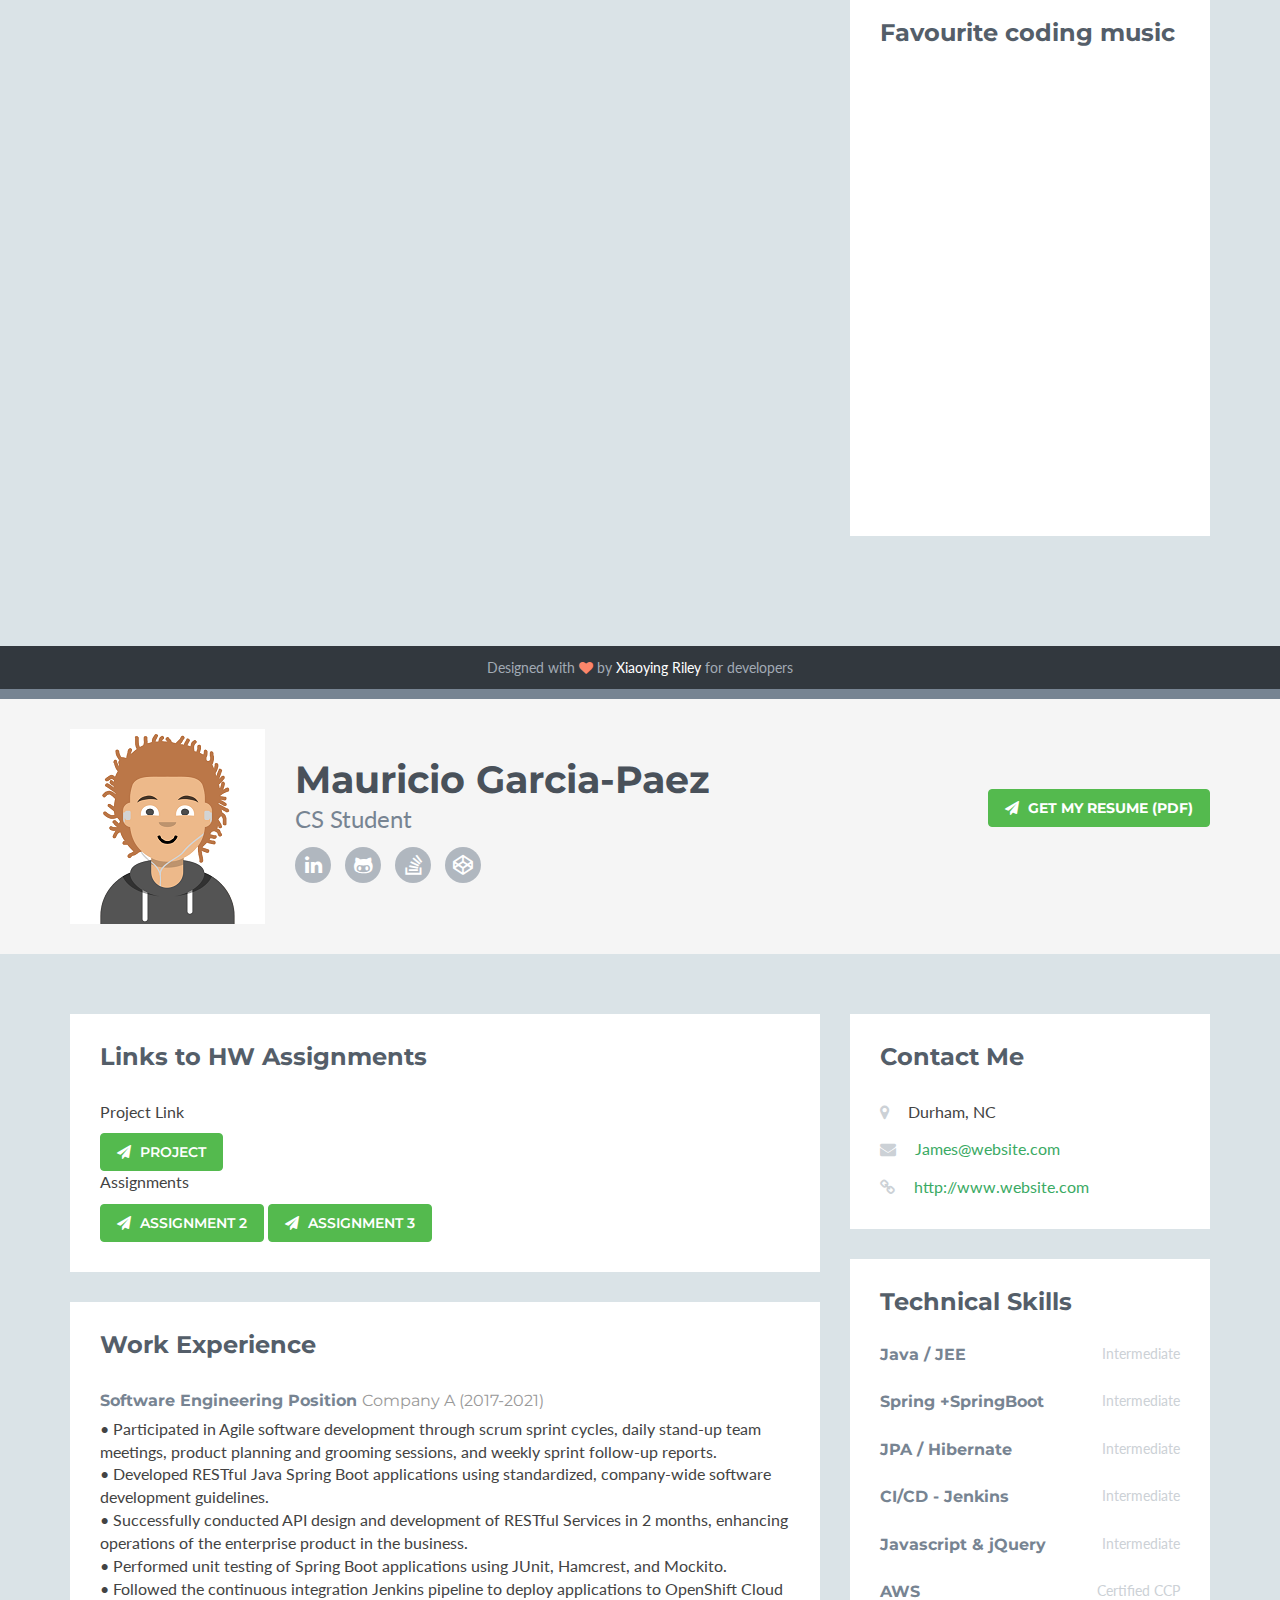
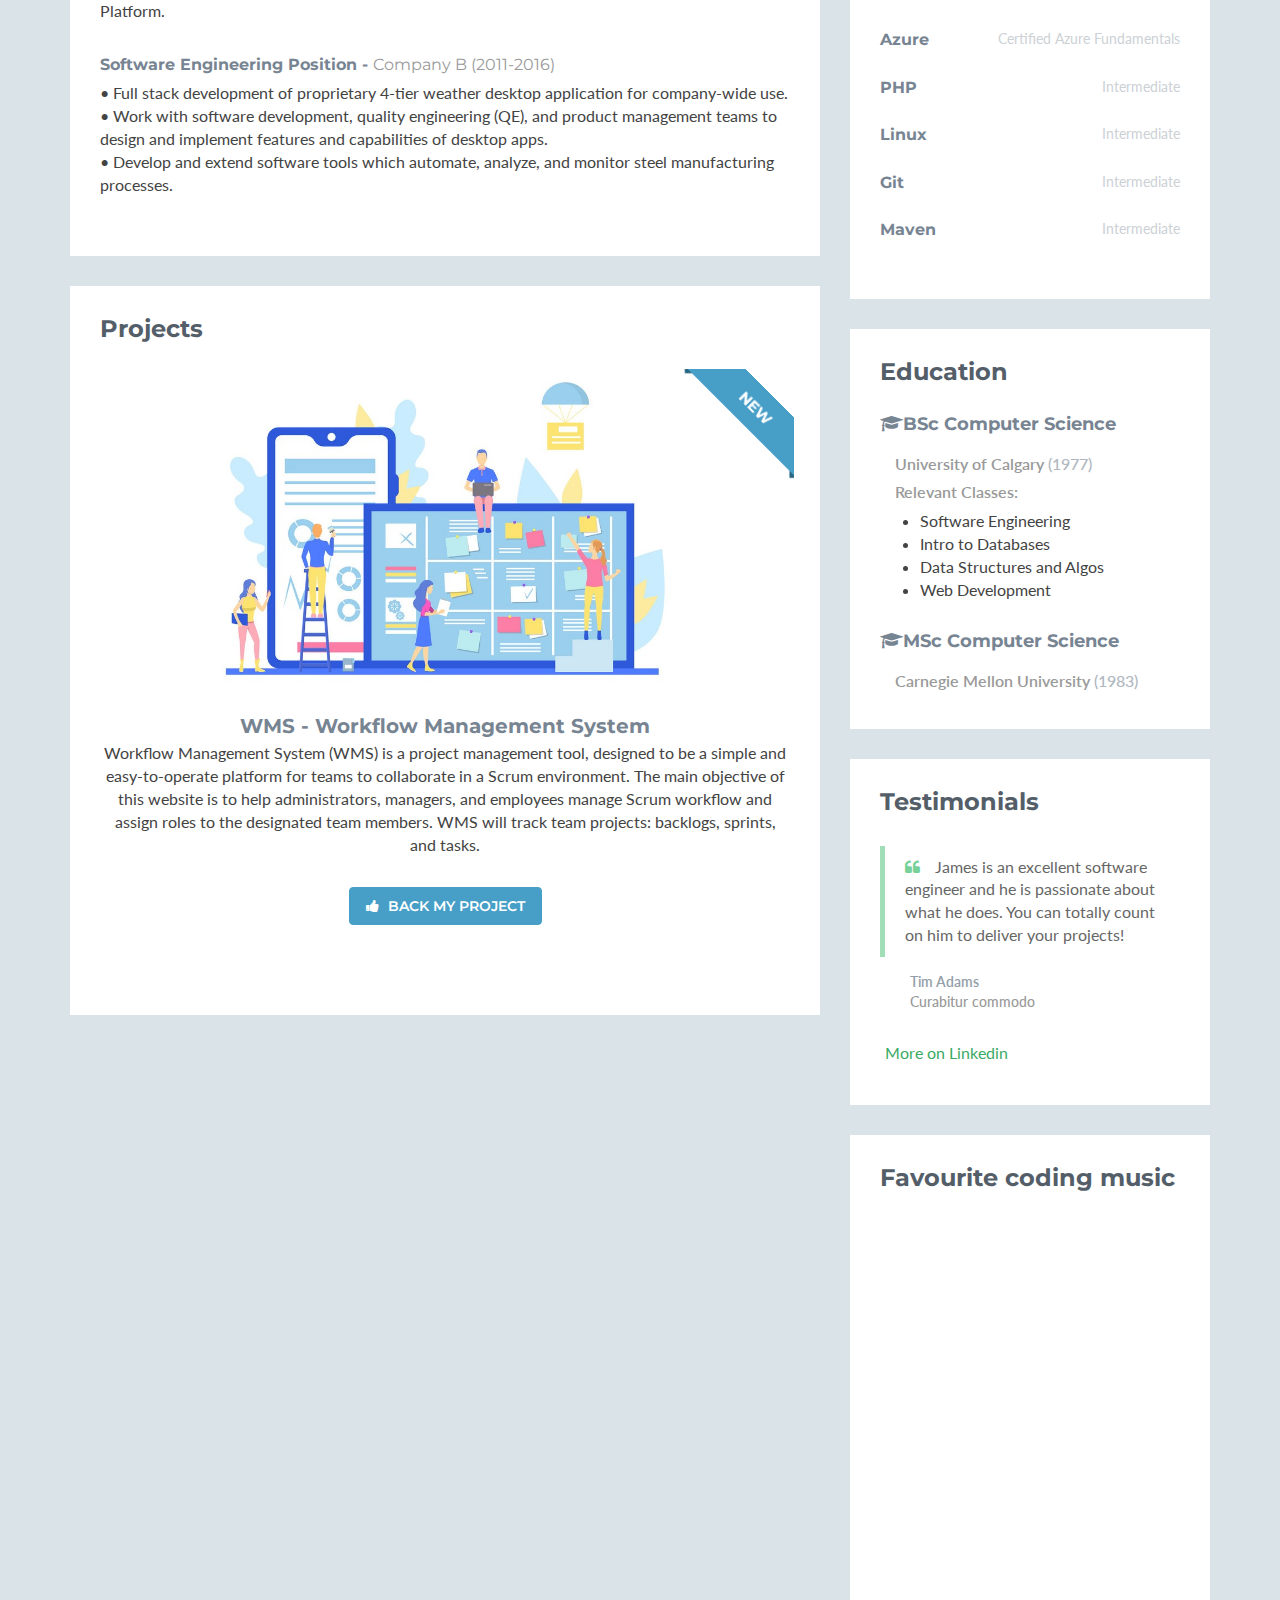
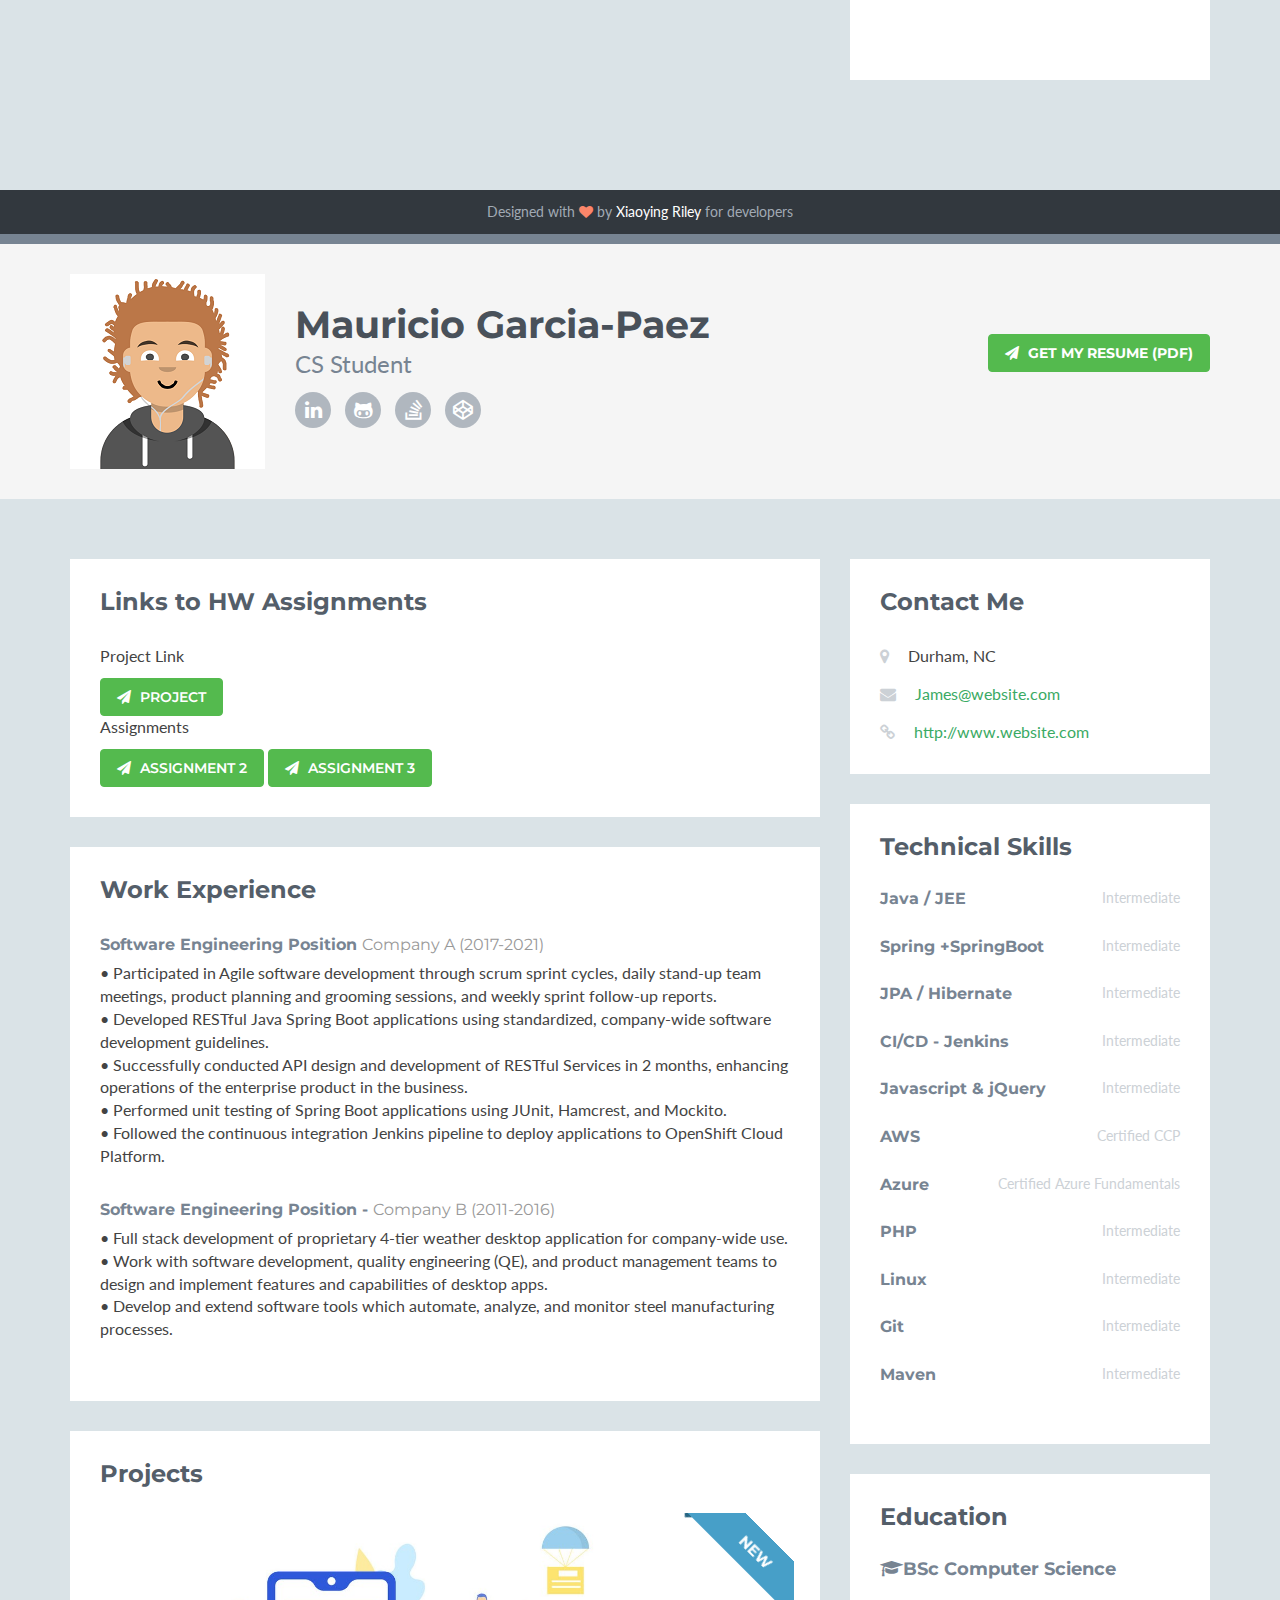
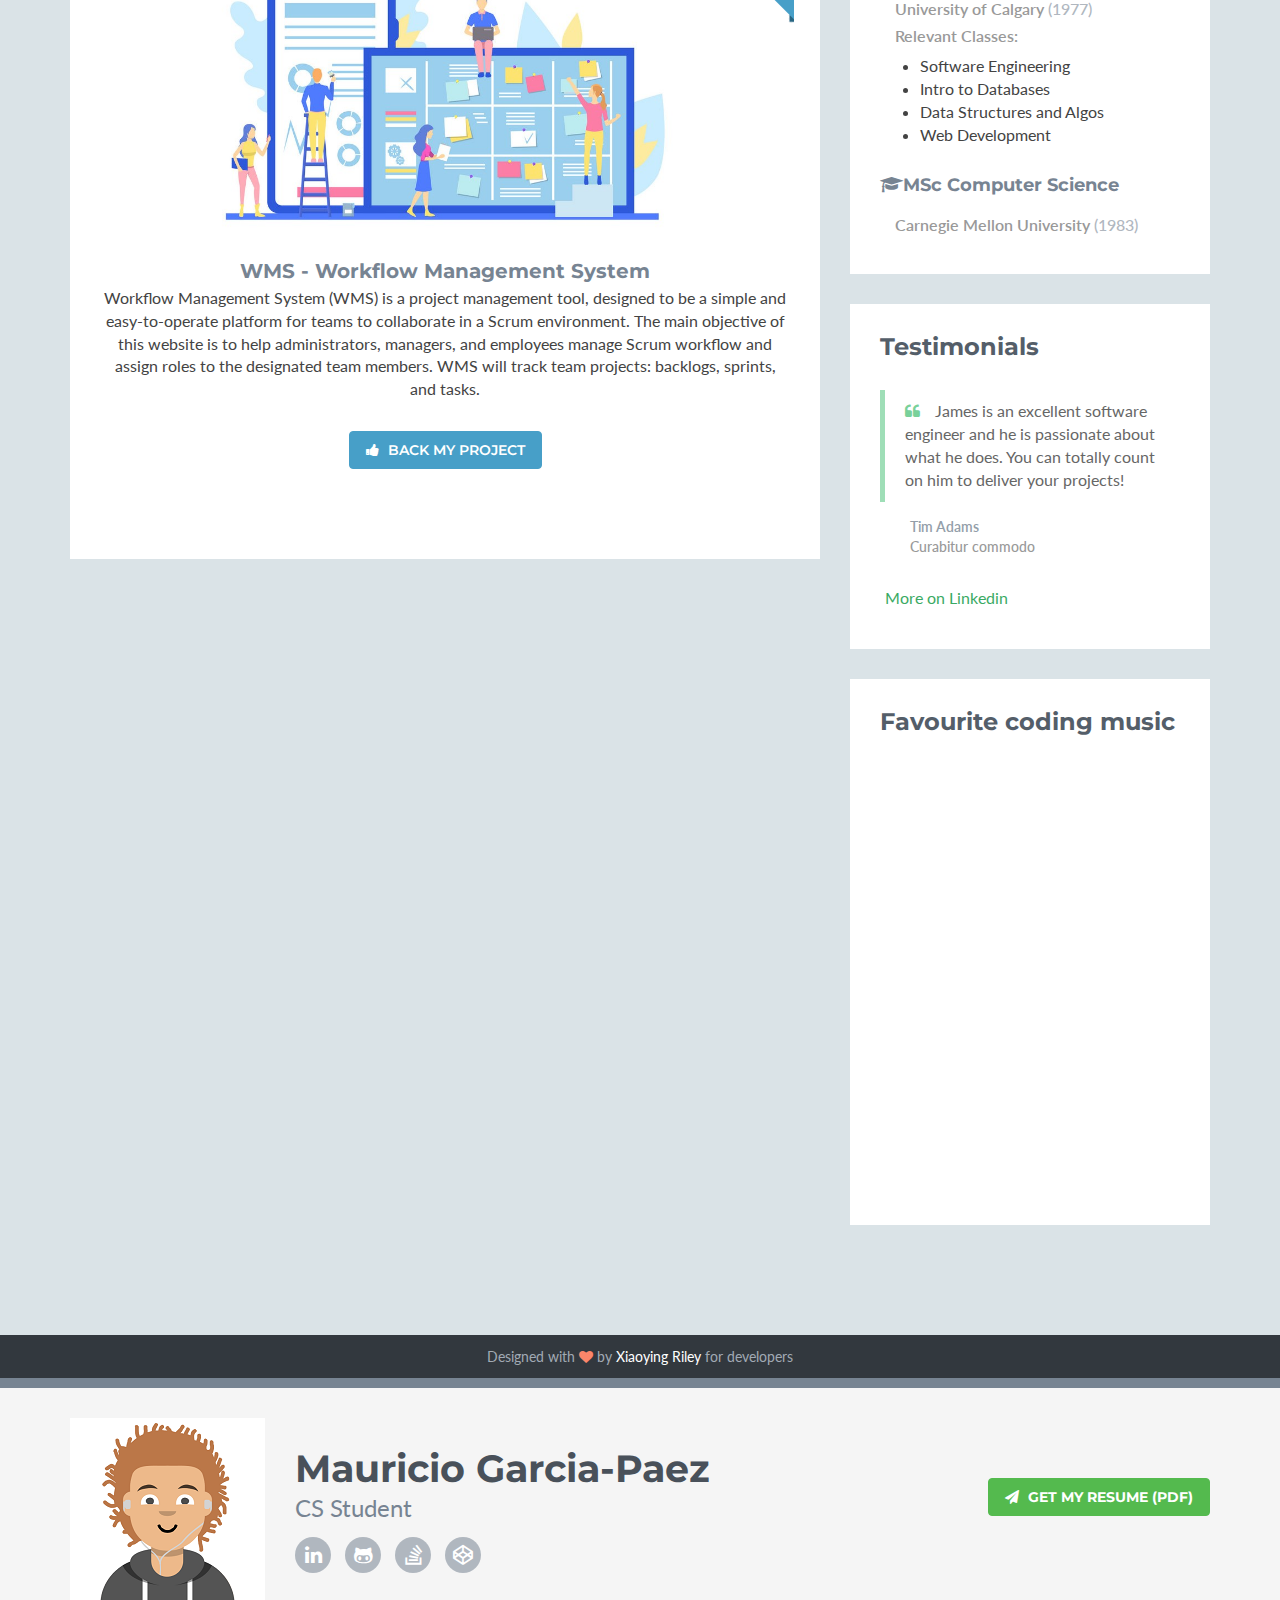
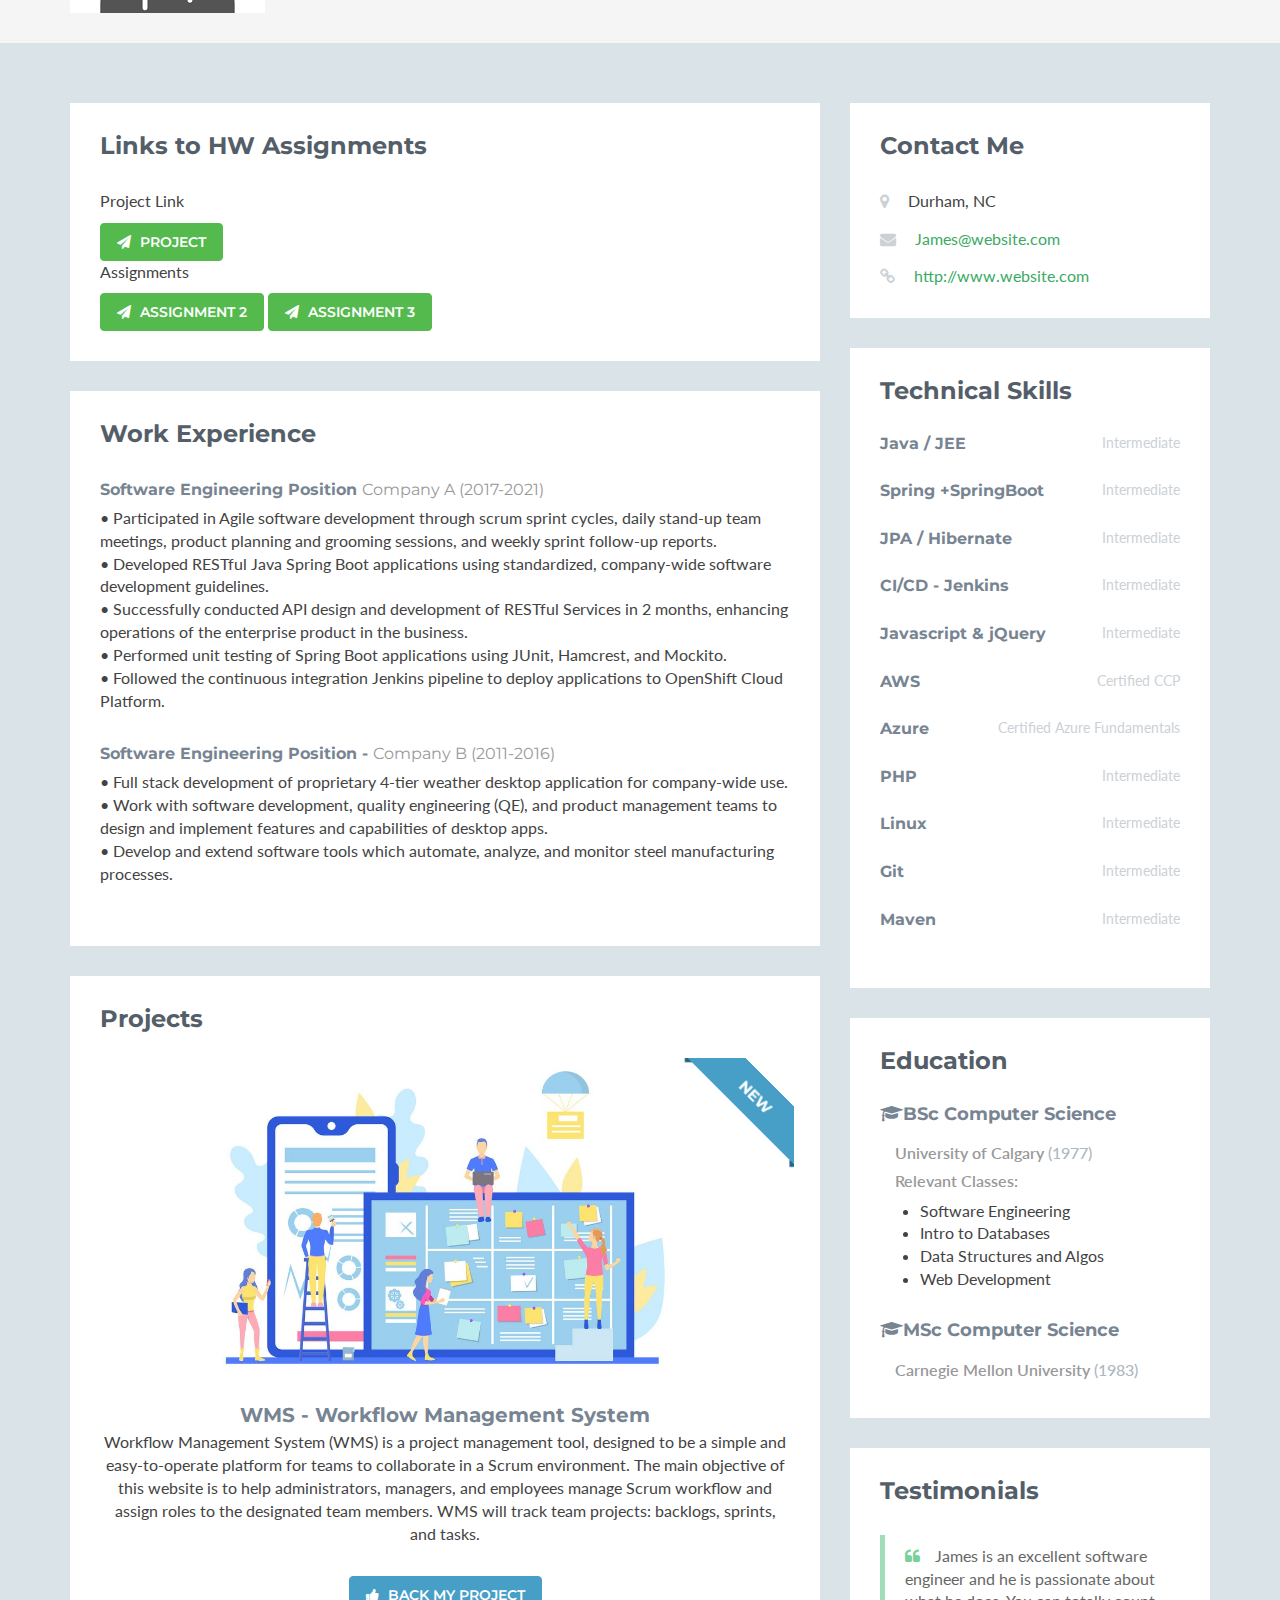
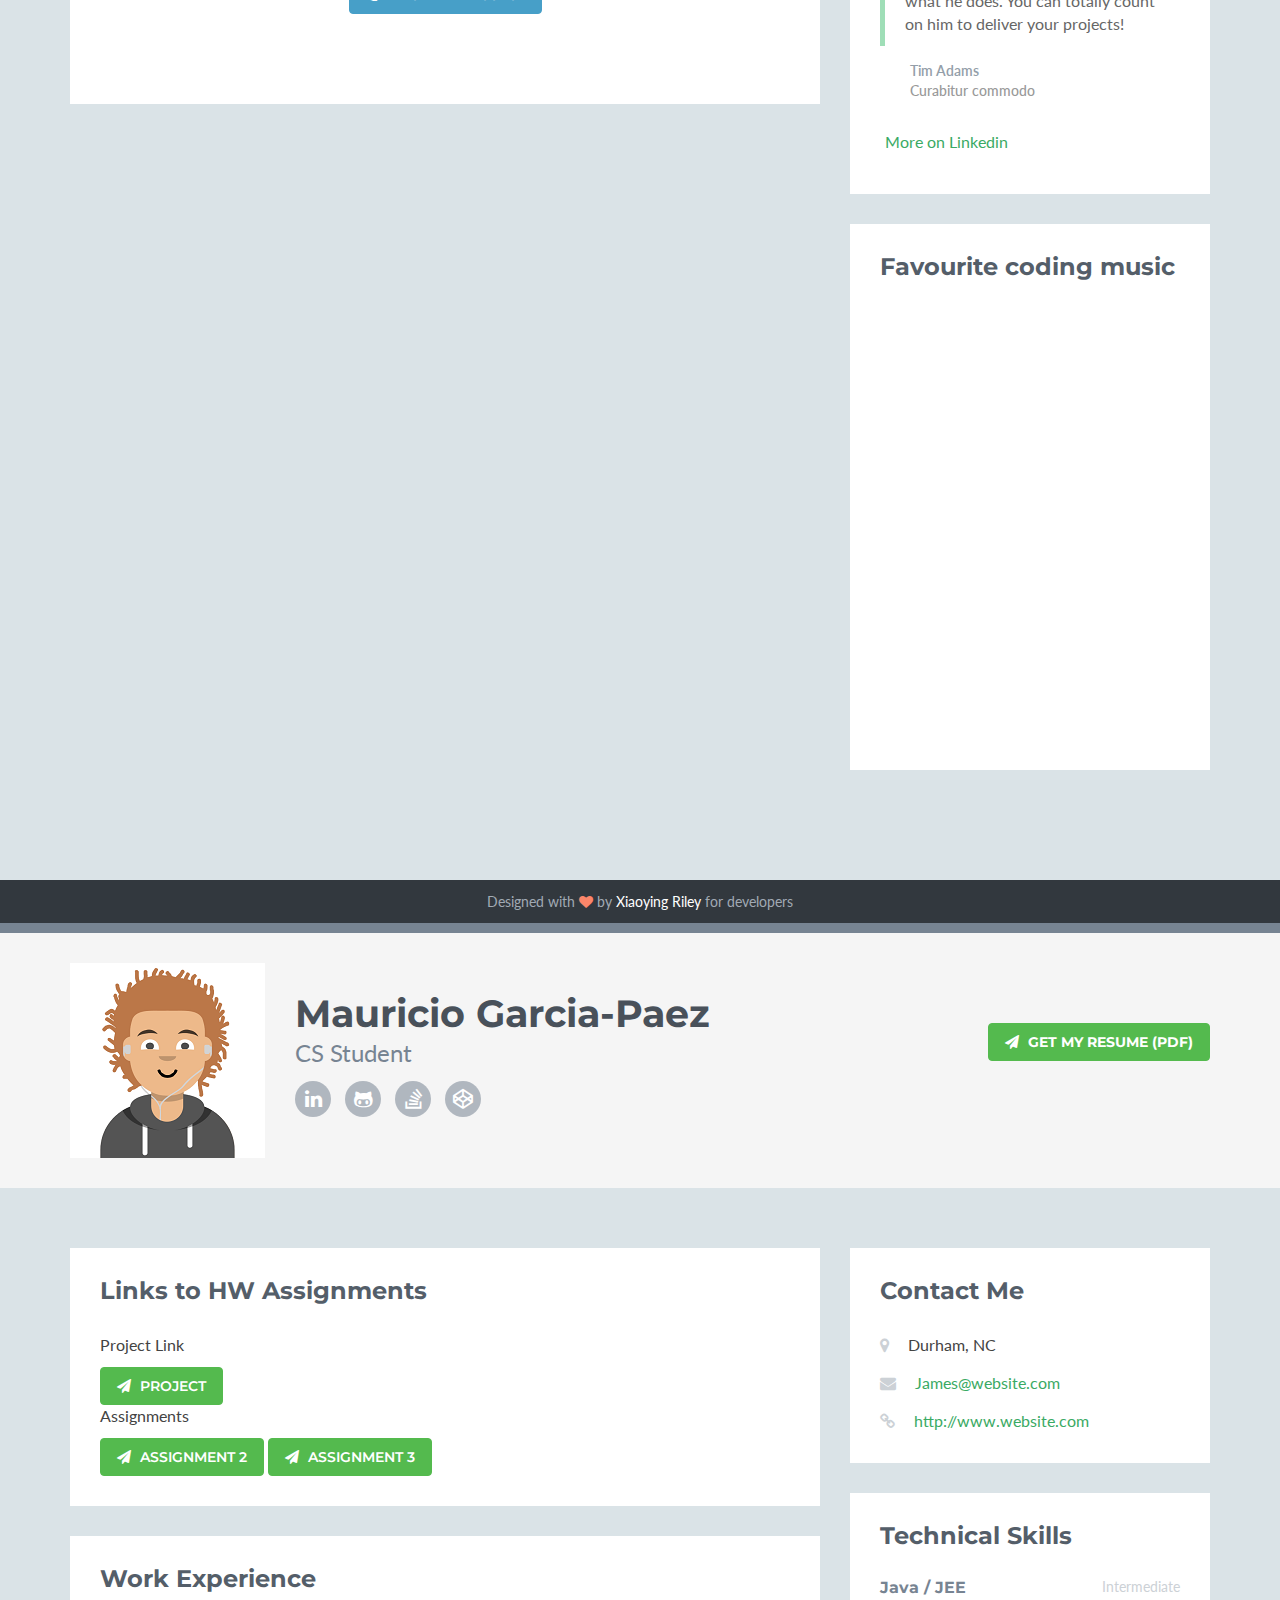
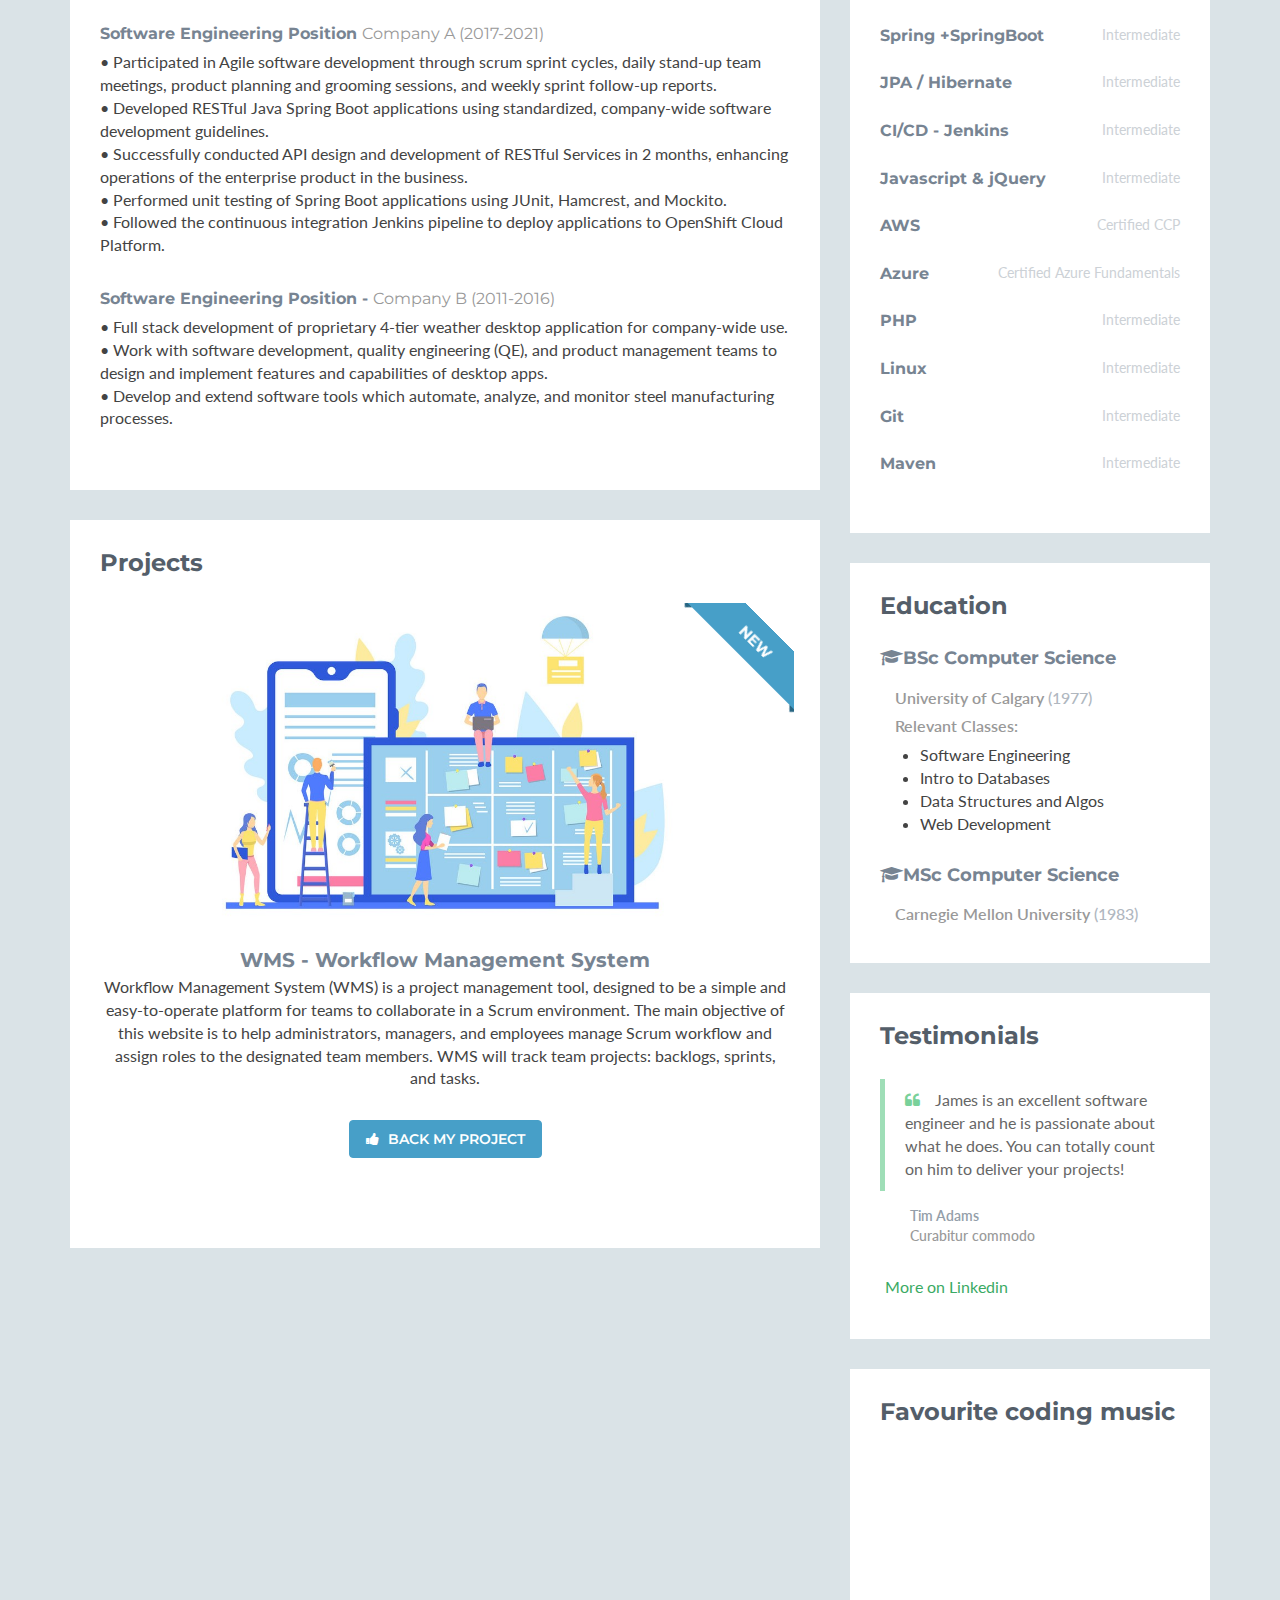
==== commit 614bf1a2: "added assignment 4 and added link in github page" ====
--- a/index.html
+++ b/index.html
@@ -75,7 +75,7 @@
             <h2 class="heading">Links to HW Assignments</h2>
             <div class="content">
               <p> Project Link</p>
-              <a class="btn btn-cta-primary" href="csc372-hw/Project Milestone1/index.html" target="_self"><i
+              <a class="btn btn-cta-primary" href="csc372-hw/Project V2/index.html" target="_self"><i
                   class="fa fa-paper-plane"></i>
                 Project</a>
               <p> Assignments</p>
@@ -85,6 +85,9 @@
               <a class="btn btn-cta-primary" href="csc372-hw/Assignment 3 Layout and Events/index.html"
                 target="_self"><i class="fa fa-paper-plane"></i>
                 Assignment 3</a>
+              <a class="btn btn-cta-primary" href="csc372-hw/Assignment 4 Callbacks/index.html"
+                target="_self"><i class="fa fa-paper-plane"></i>
+                Assignment 4</a>
             </div>
             <!--//content-->
           </div>
@@ -382,4 +385,2699 @@
   <script type="text/javascript" src="assets/js/main.js"></script>
 </body>
 
+</html>
+<!DOCTYPE html>
+<!--[if IE 8]>
+<html lang="en" class="ie8">
+	<![endif]-->
+<!--[if IE 9]>
+	<html lang="en" class="ie9">
+		<![endif]-->
+<!--[if !IE]>
+		<!-->
+<html lang="en">
+<!--
+			<![endif]-->
+
+<head>
+  <title>Mauricio Garcia-Paez</title>
+  <!-- Meta -->
+  <meta charset="utf-8">
+  <meta http-equiv="X-UA-Compatible" content="IE=edge">
+  <meta name="viewport" content="width=device-width, initial-scale=1.0">
+  <link rel="shortcut icon" href="favicon.ico">
+  <link href='http://fonts.googleapis.com/css?family=Lato:300,400,300italic,400italic' rel='stylesheet' type='text/css'>
+  <link href='http://fonts.googleapis.com/css?family=Montserrat:400,700' rel='stylesheet' type='text/css'>
+  <!-- Global CSS -->
+  <link rel="stylesheet" href="assets/plugins/bootstrap/css/bootstrap.min.css">
+  <!-- Plugins CSS -->
+  <link rel="stylesheet" href="assets/plugins/font-awesome/css/font-awesome.css">
+  <!-- Theme CSS -->
+  <link id="theme-style" rel="stylesheet" href="assets/css/styles.css">
+</head>
+
+<body>
+  <!-- ******HEADER****** -->
+  <header class="header">
+    <div class="container">
+      <img class="profile-image img-responsive pull-left" src="assets/images/avatar.png" alt="Avatar" />
+      <div class="profile-content pull-left">
+        <h1 class="name">Mauricio Garcia-Paez</h1>
+        <h2 class="desc">CS Student</h2>
+        <ul class="social list-inline">
+          <li class="list-inline-item">
+            <a href="http://www.linkedin.com">
+              <i class="fa fa-linkedin"></i>
+            </a>
+          </li>
+          <li class="list-inline-item">
+            <a href="http://github.com/CSC340-sp24">
+              <i class="fa fa-github-alt"></i>
+            </a>
+          </li>
+          <li class="list-inline-item">
+            <a href="http://www.stackoverflow.com">
+              <i class="fa fa-stack-overflow"></i>
+            </a>
+          </li>
+          <li class="list-inline-item last-item">
+            <a href="http://www.codepen.io">
+              <i class="fa fa-codepen"></i>
+            </a>
+          </li>
+        </ul>
+      </div>
+      <div class="col-12 col-md-auto pull-right">
+        <a class="btn btn-cta-primary" href="assets/files/resume.pdf" target="_blank"><i class="fa fa-paper-plane"></i>
+          Get My Resume (PDF)</a>
+      </div><!--//col-->
+    </div>
+    <!--//container-->
+  </header>
+  <!--//header-->
+  <div class="container sections-wrapper">
+    <div class="row">
+      <div class="primary col-md-8 col-sm-12 col-xs-12">
+        <section class="about section">
+          <div class="section-inner">
+            <h2 class="heading">Links to HW Assignments</h2>
+            <div class="content">
+              <p> Project Link</p>
+              <a class="btn btn-cta-primary" href="csc372-hw/Project V2/index.html" target="_self"><i
+                  class="fa fa-paper-plane"></i>
+                Project</a>
+              <p> Assignments</p>
+              <a class="btn btn-cta-primary" href="csc372-hw/Assignment 2 Basic HTML and CSS/index.html"
+                target="_self"><i class="fa fa-paper-plane"></i>
+                Assignment 2</a>
+              <a class="btn btn-cta-primary" href="csc372-hw/Assignment 3 Layout and Events/index.html"
+                target="_self"><i class="fa fa-paper-plane"></i>
+                Assignment 3</a>
+            </div>
+            <!--//content-->
+          </div>
+          <!--//section-inner-->
+        </section>
+        <!--//section-->
+        <section class="experience section">
+          <div class="section-inner">
+            <h2 class="heading">Work Experience</h2>
+            <div class="content">
+              <div class="item" name="Job1">
+                <h3 class="title">Software Engineering Position <span class="place">
+                    <a href="#">Company A</a>
+                  </span>
+                  <span class="year">(2017-2021)</span>
+                </h3>
+                <p> • Participated in Agile software development through scrum sprint cycles, daily stand-up team
+                  meetings, product planning and grooming sessions, and weekly sprint follow-up reports. <br>
+                  • Developed RESTful Java Spring Boot applications using standardized, company-wide software
+                  development guidelines. <br>
+                  • Successfully conducted API design and development of RESTful Services in 2 months, enhancing
+                  operations of the enterprise product in the business. <br>
+                  • Performed unit testing of Spring Boot applications using JUnit, Hamcrest, and Mockito. <br>
+                  • Followed the continuous integration Jenkins pipeline to deploy applications to OpenShift Cloud
+                  Platform. </p>
+              </div>
+              <!--//item-->
+              <div class="item" name="Job2">
+                <h3 class="title">Software Engineering Position - <span class="place">
+                    <a href="#">Company B</a>
+                  </span>
+                  <span class="year">(2011-2016)</span>
+                </h3>
+                <p> • Full stack development of proprietary 4-tier weather desktop application for company-wide use.
+                  <br>
+                  • Work with software development, quality engineering (QE), and product management teams to design and
+                  implement features and capabilities of desktop apps. <br>
+                  • Develop and extend software tools which automate, analyze, and monitor steel manufacturing
+                  processes.
+                </p>
+              </div>
+            </div>
+            <!--//content-->
+          </div>
+          <!--//section-inner-->
+        </section>
+        <!--//section-->
+        <section class="latest section">
+          <div class="section-inner" id="projects" name="projects">
+            <h2 class="heading">Projects</h2>
+            <div class="item featured text-center">
+
+              <div class="featured-image has-ribbon">
+                <a href="https://github.com/CSC340-sp24/wms" target="_blank">
+                  <img class="img-fluid project-image rounded shadow-sm"
+                    src="assets/images/projects/project-featured.jpg" alt="project name" style="width:80%" />
+                </a>
+                <div class="ribbon">
+                  <div class="text">New</div>
+                </div>
+              </div>
+
+              <h3 class="title mb-3"><a href="https://github.com/CSC340-sp24/wms" target="_blank">WMS - Workflow
+                  Management System</a></h3>
+
+              <div class="desc text-start">
+                <p>Workflow Management System (WMS) is a project management tool, designed to be a simple and
+                  easy-to-operate platform for teams to collaborate in a Scrum environment.
+                  The main objective of this website is to help administrators, managers, and employees manage Scrum
+                  workflow and assign roles to the designated team members.
+                  WMS will track team projects: backlogs, sprints, and tasks. </p>
+              </div><!--//desc-->
+              <a class="btn btn-cta-secondary" href="https://github.com/CSC340-sp24/wms" target="_blank"><i
+                  class="fa fa-thumbs-up"></i> Back my project</a>
+            </div><!--//item-->
+            <!--//content comes from API-->
+          </div>
+          <!--//section-inner-->
+        </section>
+        <!--//section-->
+      </div>
+      <!--//primary-->
+      <div class="secondary col-md-4 col-sm-12 col-xs-12">
+        <aside class="info aside section">
+          <div class="section-inner">
+            <h2 class="heading">Contact Me</h2>
+            <div class="content">
+              <ul class="list-unstyled">
+                <li>
+                  <i class="fa fa-map-marker"></i>
+                  <span class="sr-only">Location:</span>Durham, NC
+                </li>
+                <li>
+                  <i class="fa fa-envelope"></i>
+                  <span class="sr-only">Email:</span>
+                  <a href="mailto:james@website.com">James@website.com</a>
+                </li>
+                <li>
+                  <i class="fa fa-link"></i>
+                  <span class="sr-only">Website:</span>
+                  <a href="#">http://www.website.com</a>
+                </li>
+              </ul>
+            </div>
+            <!--//content-->
+          </div>
+          <!--//section-inner-->
+        </aside>
+        <!--//aside-->
+        <aside class="skills aside section">
+          <div class="section-inner">
+            <h2 class="heading">Technical Skills</h2>
+            <div class="content">
+              <div class="skillset">
+                <div class="item">
+                  <h3 class="level-title">Java / JEE <span class="level-label" data-placement="left"
+                      data-animation="true">Intermediate</span>
+                  </h3>
+                  <!--
+                    <div class="level-bar">
+                      <div class="level-bar-inner" data-level="80%"></div>
+                    </div>//level-bar-->
+                </div>
+                <!--//item-->
+                <div class="item">
+                  <h3 class="level-title">Spring +SpringBoot <span class="level-label" data-placement="left"
+                      data-animation="true">Intermediate</span>
+                  </h3>
+                  <!-- <div class="level-bar"><div class="level-bar-inner" data-level="80%"></div></div>//level-bar-->
+                </div>
+                <!--//item-->
+                <div class="item">
+                  <h3 class="level-title">JPA / Hibernate <span class="level-label" data-placement="left"
+                      data-animation="true">Intermediate</span>
+                  </h3>
+                  <!-- <div class="level-bar"><div class="level-bar-inner" data-level="80%"></div></div>//level-bar-->
+                </div>
+                <!--//item-->
+                <div class="item">
+                  <h3 class="level-title">CI/CD - Jenkins <span class="level-label" data-placement="left"
+                      data-animation="true">Intermediate</span>
+                  </h3>
+                  <!-- <div class="level-bar"><div class="level-bar-inner" data-level="80%"></div></div>//level-bar-->
+                </div>
+                <!--//item-->
+                <div class="item">
+                  <h3 class="level-title">Javascript &amp; jQuery <span class="level-label" data-placement="left"
+                      data-animation="true">Intermediate</span>
+                  </h3>
+                  <!--<div class="level-bar"><div class="level-bar-inner" data-level="76%"></div></div>
+																													<!--//level-bar-->
+                </div>
+                <!--//item-->
+                <div class="item">
+                  <h3 class="level-title">AWS <span class="level-label" data-placement="left"
+                      data-animation="true">Certified CCP</span>
+                  </h3>
+                  <!--  <div class="level-bar"><div class="level-bar-inner" data-level="80%"></div></div>   //level-bar-->
+                </div>
+                <!--//item-->
+                <div class="item">
+                  <h3 class="level-title">Azure <span class="level-label" data-placement="left"
+                      data-animation="true">Certified Azure Fundamentals</span>
+                  </h3>
+                  <!--  <div class="level-bar"><div class="level-bar-inner" data-level="80%"></div></div>   //level-bar-->
+                </div>
+                <!--//item-->
+                <div class="item">
+                  <h3 class="level-title">PHP <span class="level-label">Intermediate</span>
+                  </h3>
+                  <!--<div class="level-bar"><div class="level-bar-inner" data-level="80%"></div></div>
+																													<!--//level-bar-->
+                </div>
+                <!--//item-->
+                <div class="item">
+                  <h3 class="level-title">Linux <span class="level-label">Intermediate</span>
+                  </h3>
+                  <!--<div class="level-bar"><div class="level-bar-inner" data-level="45%"></div></div>
+																													<!--//level-bar-->
+                </div>
+                <!--//item-->
+                <div class="item">
+                  <h3 class="level-title">Git <span class="level-label">Intermediate</span>
+                  </h3>
+                  <!--<div class="level-bar"><div class="level-bar-inner" data-level="45%"></div></div>
+																													<!--//level-bar-->
+                </div>
+                <!--//item-->
+                <div class="item">
+                  <h3 class="level-title">Maven <span class="level-label">Intermediate</span>
+                  </h3>
+                  <!--<div class="level-bar"><div class="level-bar-inner" data-level="45%"></div></div>
+																													<!--//level-bar-->
+                </div>
+                <!--//item-->
+              </div>
+            </div>
+            <!--//content-->
+          </div>
+          <!--//section-inner-->
+        </aside>
+        <!--//section-->
+
+
+        <aside class="education aside section">
+          <div class="section-inner">
+            <h2 class="heading">Education</h2>
+            <div class="content"></div>
+            <!--//item-->
+            <div class="item">
+              <h3 class="title">
+                <i class="fa fa-graduation-cap"></i>BSc Computer Science
+              </h3>
+              <h3 class="university">University of Calgary <span class="year">(1977)</span>
+              </h3>
+              <h6 class="university">Relevant Classes:</h6>
+              <ul>
+                <li>Software Engineering</li>
+                <li>Intro to Databases</li>
+                <li>Data Structures and Algos</li>
+                <li>Web Development</li>
+              </ul>
+            </div>
+            <div class="item">
+              <h3 class="title">
+                <i class="fa fa-graduation-cap"></i>MSc Computer Science
+              </h3>
+              <h3 class="university">Carnegie Mellon University <span class="year">(1983)</span>
+              </h3>
+
+            </div>
+            <!--//content-->
+          </div>
+          <!--//section-inner-->
+        </aside>
+        <!--//section-->
+        <aside class="testimonials aside section">
+          <div class="section-inner shadow-sm rounded">
+            <h2 class="heading">Testimonials</h2>
+            <div class="content">
+              <div class="item">
+                <blockquote class="quote">
+                  <p><i class="fa fa-quote-left"></i>James is an excellent software engineer and he is passionate about
+                    what he does. You can totally count on him to deliver your projects!</p>
+                </blockquote>
+                <p class="source"><span class="name">Tim Adams</span><br /><span class="title">Curabitur commodo</span>
+                </p>
+              </div><!--//item-->
+
+              <p><a class="more-link" href="http://linkedin.com/in/jamesgosling"><i
+                    class="fa fa-external-link-alt"></i>More on Linkedin</a></p>
+
+            </div><!--//content-->
+          </div><!--//section-inner-->
+        </aside><!--//section-->
+        <aside class="list music aside section">
+
+          <div class="section-inner shadow-sm rounded">
+            <h2 class="heading">Favourite coding music</h2>
+            <iframe src="https://open.spotify.com/embed/track/4wX8INH5GiFoH1EeHupY0x" width="100%" height="80px"
+              frameBorder="0" allow="encrypted-media;"></iframe>
+            <iframe src="https://open.spotify.com/embed/track/68d6ZfyMUYURol2y15Ta2Y" width="100%" height="80px"
+              frameBorder="0" allow="encrypted-media; "></iframe>
+            <iframe src="https://open.spotify.com/embed/track/5JWPUEov2wlX7c0jhYZpeB" width="100%" height="80px"
+              frameBorder="0" allow="encrypted-media; "></iframe>
+            <iframe src="https://open.spotify.com/embed/track/6hp0D02uXVXvmaDSLhFjAa" width="100%" height="80px"
+              frameBorder="0" allow="encrypted-media; "></iframe>
+            <iframe src="https://open.spotify.com/embed/track/6IC9Z6KQBD7LbtijqzPNHe" width="100%" height="80px"
+              frameBorder="0" allow="encrypted-media; "></iframe>
+
+          </div><!--//section-inner-->
+        </aside><!--//section-->
+      </div>
+      <!--//secondary-->
+    </div>
+    <!--//row-->
+  </div>
+  <!--//masonry-->
+  <ul id="userRepos" class="list-group mx-auto mb-5" style="width: 500px"></ul>
+  <!-- ******FOOTER****** -->
+  <footer class="footer">
+    <div class="container text-center">
+      <!--/* This template is released under the Creative Commons Attribution 3.0 License. Please keep the attribution link below when using for your own project. Thank you for your support. :) If you'd like to use the template without the attribution, you can check out other license options via our website: themes.3rdwavemedia.com */-->
+      <small class="copyright">Designed with <i class="fa fa-heart"></i> by <a href="http://themes.3rdwavemedia.com"
+          target="_blank">Xiaoying Riley</a> for developers </small>
+    </div>
+    <!--//container-->
+  </footer>
+  <!--//footer-->
+  <!-- Javascript -->
+  <script type="text/javascript" src="assets/plugins/jquery-1.11.3.min.js"></script>
+  <script type="text/javascript" src="assets/plugins/bootstrap/js/bootstrap.min.js"></script>
+  <script type="text/javascript" src="assets/plugins/jquery-rss/dist/jquery.rss.min.js"></script>
+  <!-- custom js -->
+  <script type="text/javascript" src="assets/js/main.js"></script>
+</body>
+
+</html>
+<!DOCTYPE html>
+<!--[if IE 8]>
+<html lang="en" class="ie8">
+	<![endif]-->
+<!--[if IE 9]>
+	<html lang="en" class="ie9">
+		<![endif]-->
+<!--[if !IE]>
+		<!-->
+<html lang="en">
+<!--
+			<![endif]-->
+
+<head>
+  <title>Mauricio Garcia-Paez</title>
+  <!-- Meta -->
+  <meta charset="utf-8">
+  <meta http-equiv="X-UA-Compatible" content="IE=edge">
+  <meta name="viewport" content="width=device-width, initial-scale=1.0">
+  <link rel="shortcut icon" href="favicon.ico">
+  <link href='http://fonts.googleapis.com/css?family=Lato:300,400,300italic,400italic' rel='stylesheet' type='text/css'>
+  <link href='http://fonts.googleapis.com/css?family=Montserrat:400,700' rel='stylesheet' type='text/css'>
+  <!-- Global CSS -->
+  <link rel="stylesheet" href="assets/plugins/bootstrap/css/bootstrap.min.css">
+  <!-- Plugins CSS -->
+  <link rel="stylesheet" href="assets/plugins/font-awesome/css/font-awesome.css">
+  <!-- Theme CSS -->
+  <link id="theme-style" rel="stylesheet" href="assets/css/styles.css">
+</head>
+
+<body>
+  <!-- ******HEADER****** -->
+  <header class="header">
+    <div class="container">
+      <img class="profile-image img-responsive pull-left" src="assets/images/avatar.png" alt="Avatar" />
+      <div class="profile-content pull-left">
+        <h1 class="name">Mauricio Garcia-Paez</h1>
+        <h2 class="desc">CS Student</h2>
+        <ul class="social list-inline">
+          <li class="list-inline-item">
+            <a href="http://www.linkedin.com">
+              <i class="fa fa-linkedin"></i>
+            </a>
+          </li>
+          <li class="list-inline-item">
+            <a href="http://github.com/CSC340-sp24">
+              <i class="fa fa-github-alt"></i>
+            </a>
+          </li>
+          <li class="list-inline-item">
+            <a href="http://www.stackoverflow.com">
+              <i class="fa fa-stack-overflow"></i>
+            </a>
+          </li>
+          <li class="list-inline-item last-item">
+            <a href="http://www.codepen.io">
+              <i class="fa fa-codepen"></i>
+            </a>
+          </li>
+        </ul>
+      </div>
+      <div class="col-12 col-md-auto pull-right">
+        <a class="btn btn-cta-primary" href="assets/files/resume.pdf" target="_blank"><i class="fa fa-paper-plane"></i>
+          Get My Resume (PDF)</a>
+      </div><!--//col-->
+    </div>
+    <!--//container-->
+  </header>
+  <!--//header-->
+  <div class="container sections-wrapper">
+    <div class="row">
+      <div class="primary col-md-8 col-sm-12 col-xs-12">
+        <section class="about section">
+          <div class="section-inner">
+            <h2 class="heading">Links to HW Assignments</h2>
+            <div class="content">
+              <p> Project Link</p>
+              <a class="btn btn-cta-primary" href="csc372-hw/Project V2/index.html" target="_self"><i
+                  class="fa fa-paper-plane"></i>
+                Project</a>
+              <p> Assignments</p>
+              <a class="btn btn-cta-primary" href="csc372-hw/Assignment 2 Basic HTML and CSS/index.html"
+                target="_self"><i class="fa fa-paper-plane"></i>
+                Assignment 2</a>
+              <a class="btn btn-cta-primary" href="csc372-hw/Assignment 3 Layout and Events/index.html"
+                target="_self"><i class="fa fa-paper-plane"></i>
+                Assignment 3</a>
+            </div>
+            <!--//content-->
+          </div>
+          <!--//section-inner-->
+        </section>
+        <!--//section-->
+        <section class="experience section">
+          <div class="section-inner">
+            <h2 class="heading">Work Experience</h2>
+            <div class="content">
+              <div class="item" name="Job1">
+                <h3 class="title">Software Engineering Position <span class="place">
+                    <a href="#">Company A</a>
+                  </span>
+                  <span class="year">(2017-2021)</span>
+                </h3>
+                <p> • Participated in Agile software development through scrum sprint cycles, daily stand-up team
+                  meetings, product planning and grooming sessions, and weekly sprint follow-up reports. <br>
+                  • Developed RESTful Java Spring Boot applications using standardized, company-wide software
+                  development guidelines. <br>
+                  • Successfully conducted API design and development of RESTful Services in 2 months, enhancing
+                  operations of the enterprise product in the business. <br>
+                  • Performed unit testing of Spring Boot applications using JUnit, Hamcrest, and Mockito. <br>
+                  • Followed the continuous integration Jenkins pipeline to deploy applications to OpenShift Cloud
+                  Platform. </p>
+              </div>
+              <!--//item-->
+              <div class="item" name="Job2">
+                <h3 class="title">Software Engineering Position - <span class="place">
+                    <a href="#">Company B</a>
+                  </span>
+                  <span class="year">(2011-2016)</span>
+                </h3>
+                <p> • Full stack development of proprietary 4-tier weather desktop application for company-wide use.
+                  <br>
+                  • Work with software development, quality engineering (QE), and product management teams to design and
+                  implement features and capabilities of desktop apps. <br>
+                  • Develop and extend software tools which automate, analyze, and monitor steel manufacturing
+                  processes.
+                </p>
+              </div>
+            </div>
+            <!--//content-->
+          </div>
+          <!--//section-inner-->
+        </section>
+        <!--//section-->
+        <section class="latest section">
+          <div class="section-inner" id="projects" name="projects">
+            <h2 class="heading">Projects</h2>
+            <div class="item featured text-center">
+
+              <div class="featured-image has-ribbon">
+                <a href="https://github.com/CSC340-sp24/wms" target="_blank">
+                  <img class="img-fluid project-image rounded shadow-sm"
+                    src="assets/images/projects/project-featured.jpg" alt="project name" style="width:80%" />
+                </a>
+                <div class="ribbon">
+                  <div class="text">New</div>
+                </div>
+              </div>
+
+              <h3 class="title mb-3"><a href="https://github.com/CSC340-sp24/wms" target="_blank">WMS - Workflow
+                  Management System</a></h3>
+
+              <div class="desc text-start">
+                <p>Workflow Management System (WMS) is a project management tool, designed to be a simple and
+                  easy-to-operate platform for teams to collaborate in a Scrum environment.
+                  The main objective of this website is to help administrators, managers, and employees manage Scrum
+                  workflow and assign roles to the designated team members.
+                  WMS will track team projects: backlogs, sprints, and tasks. </p>
+              </div><!--//desc-->
+              <a class="btn btn-cta-secondary" href="https://github.com/CSC340-sp24/wms" target="_blank"><i
+                  class="fa fa-thumbs-up"></i> Back my project</a>
+            </div><!--//item-->
+            <!--//content comes from API-->
+          </div>
+          <!--//section-inner-->
+        </section>
+        <!--//section-->
+      </div>
+      <!--//primary-->
+      <div class="secondary col-md-4 col-sm-12 col-xs-12">
+        <aside class="info aside section">
+          <div class="section-inner">
+            <h2 class="heading">Contact Me</h2>
+            <div class="content">
+              <ul class="list-unstyled">
+                <li>
+                  <i class="fa fa-map-marker"></i>
+                  <span class="sr-only">Location:</span>Durham, NC
+                </li>
+                <li>
+                  <i class="fa fa-envelope"></i>
+                  <span class="sr-only">Email:</span>
+                  <a href="mailto:james@website.com">James@website.com</a>
+                </li>
+                <li>
+                  <i class="fa fa-link"></i>
+                  <span class="sr-only">Website:</span>
+                  <a href="#">http://www.website.com</a>
+                </li>
+              </ul>
+            </div>
+            <!--//content-->
+          </div>
+          <!--//section-inner-->
+        </aside>
+        <!--//aside-->
+        <aside class="skills aside section">
+          <div class="section-inner">
+            <h2 class="heading">Technical Skills</h2>
+            <div class="content">
+              <div class="skillset">
+                <div class="item">
+                  <h3 class="level-title">Java / JEE <span class="level-label" data-placement="left"
+                      data-animation="true">Intermediate</span>
+                  </h3>
+                  <!--
+                    <div class="level-bar">
+                      <div class="level-bar-inner" data-level="80%"></div>
+                    </div>//level-bar-->
+                </div>
+                <!--//item-->
+                <div class="item">
+                  <h3 class="level-title">Spring +SpringBoot <span class="level-label" data-placement="left"
+                      data-animation="true">Intermediate</span>
+                  </h3>
+                  <!-- <div class="level-bar"><div class="level-bar-inner" data-level="80%"></div></div>//level-bar-->
+                </div>
+                <!--//item-->
+                <div class="item">
+                  <h3 class="level-title">JPA / Hibernate <span class="level-label" data-placement="left"
+                      data-animation="true">Intermediate</span>
+                  </h3>
+                  <!-- <div class="level-bar"><div class="level-bar-inner" data-level="80%"></div></div>//level-bar-->
+                </div>
+                <!--//item-->
+                <div class="item">
+                  <h3 class="level-title">CI/CD - Jenkins <span class="level-label" data-placement="left"
+                      data-animation="true">Intermediate</span>
+                  </h3>
+                  <!-- <div class="level-bar"><div class="level-bar-inner" data-level="80%"></div></div>//level-bar-->
+                </div>
+                <!--//item-->
+                <div class="item">
+                  <h3 class="level-title">Javascript &amp; jQuery <span class="level-label" data-placement="left"
+                      data-animation="true">Intermediate</span>
+                  </h3>
+                  <!--<div class="level-bar"><div class="level-bar-inner" data-level="76%"></div></div>
+																													<!--//level-bar-->
+                </div>
+                <!--//item-->
+                <div class="item">
+                  <h3 class="level-title">AWS <span class="level-label" data-placement="left"
+                      data-animation="true">Certified CCP</span>
+                  </h3>
+                  <!--  <div class="level-bar"><div class="level-bar-inner" data-level="80%"></div></div>   //level-bar-->
+                </div>
+                <!--//item-->
+                <div class="item">
+                  <h3 class="level-title">Azure <span class="level-label" data-placement="left"
+                      data-animation="true">Certified Azure Fundamentals</span>
+                  </h3>
+                  <!--  <div class="level-bar"><div class="level-bar-inner" data-level="80%"></div></div>   //level-bar-->
+                </div>
+                <!--//item-->
+                <div class="item">
+                  <h3 class="level-title">PHP <span class="level-label">Intermediate</span>
+                  </h3>
+                  <!--<div class="level-bar"><div class="level-bar-inner" data-level="80%"></div></div>
+																													<!--//level-bar-->
+                </div>
+                <!--//item-->
+                <div class="item">
+                  <h3 class="level-title">Linux <span class="level-label">Intermediate</span>
+                  </h3>
+                  <!--<div class="level-bar"><div class="level-bar-inner" data-level="45%"></div></div>
+																													<!--//level-bar-->
+                </div>
+                <!--//item-->
+                <div class="item">
+                  <h3 class="level-title">Git <span class="level-label">Intermediate</span>
+                  </h3>
+                  <!--<div class="level-bar"><div class="level-bar-inner" data-level="45%"></div></div>
+																													<!--//level-bar-->
+                </div>
+                <!--//item-->
+                <div class="item">
+                  <h3 class="level-title">Maven <span class="level-label">Intermediate</span>
+                  </h3>
+                  <!--<div class="level-bar"><div class="level-bar-inner" data-level="45%"></div></div>
+																													<!--//level-bar-->
+                </div>
+                <!--//item-->
+              </div>
+            </div>
+            <!--//content-->
+          </div>
+          <!--//section-inner-->
+        </aside>
+        <!--//section-->
+
+
+        <aside class="education aside section">
+          <div class="section-inner">
+            <h2 class="heading">Education</h2>
+            <div class="content"></div>
+            <!--//item-->
+            <div class="item">
+              <h3 class="title">
+                <i class="fa fa-graduation-cap"></i>BSc Computer Science
+              </h3>
+              <h3 class="university">University of Calgary <span class="year">(1977)</span>
+              </h3>
+              <h6 class="university">Relevant Classes:</h6>
+              <ul>
+                <li>Software Engineering</li>
+                <li>Intro to Databases</li>
+                <li>Data Structures and Algos</li>
+                <li>Web Development</li>
+              </ul>
+            </div>
+            <div class="item">
+              <h3 class="title">
+                <i class="fa fa-graduation-cap"></i>MSc Computer Science
+              </h3>
+              <h3 class="university">Carnegie Mellon University <span class="year">(1983)</span>
+              </h3>
+
+            </div>
+            <!--//content-->
+          </div>
+          <!--//section-inner-->
+        </aside>
+        <!--//section-->
+        <aside class="testimonials aside section">
+          <div class="section-inner shadow-sm rounded">
+            <h2 class="heading">Testimonials</h2>
+            <div class="content">
+              <div class="item">
+                <blockquote class="quote">
+                  <p><i class="fa fa-quote-left"></i>James is an excellent software engineer and he is passionate about
+                    what he does. You can totally count on him to deliver your projects!</p>
+                </blockquote>
+                <p class="source"><span class="name">Tim Adams</span><br /><span class="title">Curabitur commodo</span>
+                </p>
+              </div><!--//item-->
+
+              <p><a class="more-link" href="http://linkedin.com/in/jamesgosling"><i
+                    class="fa fa-external-link-alt"></i>More on Linkedin</a></p>
+
+            </div><!--//content-->
+          </div><!--//section-inner-->
+        </aside><!--//section-->
+        <aside class="list music aside section">
+
+          <div class="section-inner shadow-sm rounded">
+            <h2 class="heading">Favourite coding music</h2>
+            <iframe src="https://open.spotify.com/embed/track/4wX8INH5GiFoH1EeHupY0x" width="100%" height="80px"
+              frameBorder="0" allow="encrypted-media;"></iframe>
+            <iframe src="https://open.spotify.com/embed/track/68d6ZfyMUYURol2y15Ta2Y" width="100%" height="80px"
+              frameBorder="0" allow="encrypted-media; "></iframe>
+            <iframe src="https://open.spotify.com/embed/track/5JWPUEov2wlX7c0jhYZpeB" width="100%" height="80px"
+              frameBorder="0" allow="encrypted-media; "></iframe>
+            <iframe src="https://open.spotify.com/embed/track/6hp0D02uXVXvmaDSLhFjAa" width="100%" height="80px"
+              frameBorder="0" allow="encrypted-media; "></iframe>
+            <iframe src="https://open.spotify.com/embed/track/6IC9Z6KQBD7LbtijqzPNHe" width="100%" height="80px"
+              frameBorder="0" allow="encrypted-media; "></iframe>
+
+          </div><!--//section-inner-->
+        </aside><!--//section-->
+      </div>
+      <!--//secondary-->
+    </div>
+    <!--//row-->
+  </div>
+  <!--//masonry-->
+  <ul id="userRepos" class="list-group mx-auto mb-5" style="width: 500px"></ul>
+  <!-- ******FOOTER****** -->
+  <footer class="footer">
+    <div class="container text-center">
+      <!--/* This template is released under the Creative Commons Attribution 3.0 License. Please keep the attribution link below when using for your own project. Thank you for your support. :) If you'd like to use the template without the attribution, you can check out other license options via our website: themes.3rdwavemedia.com */-->
+      <small class="copyright">Designed with <i class="fa fa-heart"></i> by <a href="http://themes.3rdwavemedia.com"
+          target="_blank">Xiaoying Riley</a> for developers </small>
+    </div>
+    <!--//container-->
+  </footer>
+  <!--//footer-->
+  <!-- Javascript -->
+  <script type="text/javascript" src="assets/plugins/jquery-1.11.3.min.js"></script>
+  <script type="text/javascript" src="assets/plugins/bootstrap/js/bootstrap.min.js"></script>
+  <script type="text/javascript" src="assets/plugins/jquery-rss/dist/jquery.rss.min.js"></script>
+  <!-- custom js -->
+  <script type="text/javascript" src="assets/js/main.js"></script>
+</body>
+
+</html>
+<!DOCTYPE html>
+<!--[if IE 8]>
+<html lang="en" class="ie8">
+	<![endif]-->
+<!--[if IE 9]>
+	<html lang="en" class="ie9">
+		<![endif]-->
+<!--[if !IE]>
+		<!-->
+<html lang="en">
+<!--
+			<![endif]-->
+
+<head>
+  <title>Mauricio Garcia-Paez</title>
+  <!-- Meta -->
+  <meta charset="utf-8">
+  <meta http-equiv="X-UA-Compatible" content="IE=edge">
+  <meta name="viewport" content="width=device-width, initial-scale=1.0">
+  <link rel="shortcut icon" href="favicon.ico">
+  <link href='http://fonts.googleapis.com/css?family=Lato:300,400,300italic,400italic' rel='stylesheet' type='text/css'>
+  <link href='http://fonts.googleapis.com/css?family=Montserrat:400,700' rel='stylesheet' type='text/css'>
+  <!-- Global CSS -->
+  <link rel="stylesheet" href="assets/plugins/bootstrap/css/bootstrap.min.css">
+  <!-- Plugins CSS -->
+  <link rel="stylesheet" href="assets/plugins/font-awesome/css/font-awesome.css">
+  <!-- Theme CSS -->
+  <link id="theme-style" rel="stylesheet" href="assets/css/styles.css">
+</head>
+
+<body>
+  <!-- ******HEADER****** -->
+  <header class="header">
+    <div class="container">
+      <img class="profile-image img-responsive pull-left" src="assets/images/avatar.png" alt="Avatar" />
+      <div class="profile-content pull-left">
+        <h1 class="name">Mauricio Garcia-Paez</h1>
+        <h2 class="desc">CS Student</h2>
+        <ul class="social list-inline">
+          <li class="list-inline-item">
+            <a href="http://www.linkedin.com">
+              <i class="fa fa-linkedin"></i>
+            </a>
+          </li>
+          <li class="list-inline-item">
+            <a href="http://github.com/CSC340-sp24">
+              <i class="fa fa-github-alt"></i>
+            </a>
+          </li>
+          <li class="list-inline-item">
+            <a href="http://www.stackoverflow.com">
+              <i class="fa fa-stack-overflow"></i>
+            </a>
+          </li>
+          <li class="list-inline-item last-item">
+            <a href="http://www.codepen.io">
+              <i class="fa fa-codepen"></i>
+            </a>
+          </li>
+        </ul>
+      </div>
+      <div class="col-12 col-md-auto pull-right">
+        <a class="btn btn-cta-primary" href="assets/files/resume.pdf" target="_blank"><i class="fa fa-paper-plane"></i>
+          Get My Resume (PDF)</a>
+      </div><!--//col-->
+    </div>
+    <!--//container-->
+  </header>
+  <!--//header-->
+  <div class="container sections-wrapper">
+    <div class="row">
+      <div class="primary col-md-8 col-sm-12 col-xs-12">
+        <section class="about section">
+          <div class="section-inner">
+            <h2 class="heading">Links to HW Assignments</h2>
+            <div class="content">
+              <p> Project Link</p>
+              <a class="btn btn-cta-primary" href="csc372-hw/Project V2/index.html" target="_self"><i
+                  class="fa fa-paper-plane"></i>
+                Project</a>
+              <p> Assignments</p>
+              <a class="btn btn-cta-primary" href="csc372-hw/Assignment 2 Basic HTML and CSS/index.html"
+                target="_self"><i class="fa fa-paper-plane"></i>
+                Assignment 2</a>
+              <a class="btn btn-cta-primary" href="csc372-hw/Assignment 3 Layout and Events/index.html"
+                target="_self"><i class="fa fa-paper-plane"></i>
+                Assignment 3</a>
+            </div>
+            <!--//content-->
+          </div>
+          <!--//section-inner-->
+        </section>
+        <!--//section-->
+        <section class="experience section">
+          <div class="section-inner">
+            <h2 class="heading">Work Experience</h2>
+            <div class="content">
+              <div class="item" name="Job1">
+                <h3 class="title">Software Engineering Position <span class="place">
+                    <a href="#">Company A</a>
+                  </span>
+                  <span class="year">(2017-2021)</span>
+                </h3>
+                <p> • Participated in Agile software development through scrum sprint cycles, daily stand-up team
+                  meetings, product planning and grooming sessions, and weekly sprint follow-up reports. <br>
+                  • Developed RESTful Java Spring Boot applications using standardized, company-wide software
+                  development guidelines. <br>
+                  • Successfully conducted API design and development of RESTful Services in 2 months, enhancing
+                  operations of the enterprise product in the business. <br>
+                  • Performed unit testing of Spring Boot applications using JUnit, Hamcrest, and Mockito. <br>
+                  • Followed the continuous integration Jenkins pipeline to deploy applications to OpenShift Cloud
+                  Platform. </p>
+              </div>
+              <!--//item-->
+              <div class="item" name="Job2">
+                <h3 class="title">Software Engineering Position - <span class="place">
+                    <a href="#">Company B</a>
+                  </span>
+                  <span class="year">(2011-2016)</span>
+                </h3>
+                <p> • Full stack development of proprietary 4-tier weather desktop application for company-wide use.
+                  <br>
+                  • Work with software development, quality engineering (QE), and product management teams to design and
+                  implement features and capabilities of desktop apps. <br>
+                  • Develop and extend software tools which automate, analyze, and monitor steel manufacturing
+                  processes.
+                </p>
+              </div>
+            </div>
+            <!--//content-->
+          </div>
+          <!--//section-inner-->
+        </section>
+        <!--//section-->
+        <section class="latest section">
+          <div class="section-inner" id="projects" name="projects">
+            <h2 class="heading">Projects</h2>
+            <div class="item featured text-center">
+
+              <div class="featured-image has-ribbon">
+                <a href="https://github.com/CSC340-sp24/wms" target="_blank">
+                  <img class="img-fluid project-image rounded shadow-sm"
+                    src="assets/images/projects/project-featured.jpg" alt="project name" style="width:80%" />
+                </a>
+                <div class="ribbon">
+                  <div class="text">New</div>
+                </div>
+              </div>
+
+              <h3 class="title mb-3"><a href="https://github.com/CSC340-sp24/wms" target="_blank">WMS - Workflow
+                  Management System</a></h3>
+
+              <div class="desc text-start">
+                <p>Workflow Management System (WMS) is a project management tool, designed to be a simple and
+                  easy-to-operate platform for teams to collaborate in a Scrum environment.
+                  The main objective of this website is to help administrators, managers, and employees manage Scrum
+                  workflow and assign roles to the designated team members.
+                  WMS will track team projects: backlogs, sprints, and tasks. </p>
+              </div><!--//desc-->
+              <a class="btn btn-cta-secondary" href="https://github.com/CSC340-sp24/wms" target="_blank"><i
+                  class="fa fa-thumbs-up"></i> Back my project</a>
+            </div><!--//item-->
+            <!--//content comes from API-->
+          </div>
+          <!--//section-inner-->
+        </section>
+        <!--//section-->
+      </div>
+      <!--//primary-->
+      <div class="secondary col-md-4 col-sm-12 col-xs-12">
+        <aside class="info aside section">
+          <div class="section-inner">
+            <h2 class="heading">Contact Me</h2>
+            <div class="content">
+              <ul class="list-unstyled">
+                <li>
+                  <i class="fa fa-map-marker"></i>
+                  <span class="sr-only">Location:</span>Durham, NC
+                </li>
+                <li>
+                  <i class="fa fa-envelope"></i>
+                  <span class="sr-only">Email:</span>
+                  <a href="mailto:james@website.com">James@website.com</a>
+                </li>
+                <li>
+                  <i class="fa fa-link"></i>
+                  <span class="sr-only">Website:</span>
+                  <a href="#">http://www.website.com</a>
+                </li>
+              </ul>
+            </div>
+            <!--//content-->
+          </div>
+          <!--//section-inner-->
+        </aside>
+        <!--//aside-->
+        <aside class="skills aside section">
+          <div class="section-inner">
+            <h2 class="heading">Technical Skills</h2>
+            <div class="content">
+              <div class="skillset">
+                <div class="item">
+                  <h3 class="level-title">Java / JEE <span class="level-label" data-placement="left"
+                      data-animation="true">Intermediate</span>
+                  </h3>
+                  <!--
+                    <div class="level-bar">
+                      <div class="level-bar-inner" data-level="80%"></div>
+                    </div>//level-bar-->
+                </div>
+                <!--//item-->
+                <div class="item">
+                  <h3 class="level-title">Spring +SpringBoot <span class="level-label" data-placement="left"
+                      data-animation="true">Intermediate</span>
+                  </h3>
+                  <!-- <div class="level-bar"><div class="level-bar-inner" data-level="80%"></div></div>//level-bar-->
+                </div>
+                <!--//item-->
+                <div class="item">
+                  <h3 class="level-title">JPA / Hibernate <span class="level-label" data-placement="left"
+                      data-animation="true">Intermediate</span>
+                  </h3>
+                  <!-- <div class="level-bar"><div class="level-bar-inner" data-level="80%"></div></div>//level-bar-->
+                </div>
+                <!--//item-->
+                <div class="item">
+                  <h3 class="level-title">CI/CD - Jenkins <span class="level-label" data-placement="left"
+                      data-animation="true">Intermediate</span>
+                  </h3>
+                  <!-- <div class="level-bar"><div class="level-bar-inner" data-level="80%"></div></div>//level-bar-->
+                </div>
+                <!--//item-->
+                <div class="item">
+                  <h3 class="level-title">Javascript &amp; jQuery <span class="level-label" data-placement="left"
+                      data-animation="true">Intermediate</span>
+                  </h3>
+                  <!--<div class="level-bar"><div class="level-bar-inner" data-level="76%"></div></div>
+																													<!--//level-bar-->
+                </div>
+                <!--//item-->
+                <div class="item">
+                  <h3 class="level-title">AWS <span class="level-label" data-placement="left"
+                      data-animation="true">Certified CCP</span>
+                  </h3>
+                  <!--  <div class="level-bar"><div class="level-bar-inner" data-level="80%"></div></div>   //level-bar-->
+                </div>
+                <!--//item-->
+                <div class="item">
+                  <h3 class="level-title">Azure <span class="level-label" data-placement="left"
+                      data-animation="true">Certified Azure Fundamentals</span>
+                  </h3>
+                  <!--  <div class="level-bar"><div class="level-bar-inner" data-level="80%"></div></div>   //level-bar-->
+                </div>
+                <!--//item-->
+                <div class="item">
+                  <h3 class="level-title">PHP <span class="level-label">Intermediate</span>
+                  </h3>
+                  <!--<div class="level-bar"><div class="level-bar-inner" data-level="80%"></div></div>
+																													<!--//level-bar-->
+                </div>
+                <!--//item-->
+                <div class="item">
+                  <h3 class="level-title">Linux <span class="level-label">Intermediate</span>
+                  </h3>
+                  <!--<div class="level-bar"><div class="level-bar-inner" data-level="45%"></div></div>
+																													<!--//level-bar-->
+                </div>
+                <!--//item-->
+                <div class="item">
+                  <h3 class="level-title">Git <span class="level-label">Intermediate</span>
+                  </h3>
+                  <!--<div class="level-bar"><div class="level-bar-inner" data-level="45%"></div></div>
+																													<!--//level-bar-->
+                </div>
+                <!--//item-->
+                <div class="item">
+                  <h3 class="level-title">Maven <span class="level-label">Intermediate</span>
+                  </h3>
+                  <!--<div class="level-bar"><div class="level-bar-inner" data-level="45%"></div></div>
+																													<!--//level-bar-->
+                </div>
+                <!--//item-->
+              </div>
+            </div>
+            <!--//content-->
+          </div>
+          <!--//section-inner-->
+        </aside>
+        <!--//section-->
+
+
+        <aside class="education aside section">
+          <div class="section-inner">
+            <h2 class="heading">Education</h2>
+            <div class="content"></div>
+            <!--//item-->
+            <div class="item">
+              <h3 class="title">
+                <i class="fa fa-graduation-cap"></i>BSc Computer Science
+              </h3>
+              <h3 class="university">University of Calgary <span class="year">(1977)</span>
+              </h3>
+              <h6 class="university">Relevant Classes:</h6>
+              <ul>
+                <li>Software Engineering</li>
+                <li>Intro to Databases</li>
+                <li>Data Structures and Algos</li>
+                <li>Web Development</li>
+              </ul>
+            </div>
+            <div class="item">
+              <h3 class="title">
+                <i class="fa fa-graduation-cap"></i>MSc Computer Science
+              </h3>
+              <h3 class="university">Carnegie Mellon University <span class="year">(1983)</span>
+              </h3>
+
+            </div>
+            <!--//content-->
+          </div>
+          <!--//section-inner-->
+        </aside>
+        <!--//section-->
+        <aside class="testimonials aside section">
+          <div class="section-inner shadow-sm rounded">
+            <h2 class="heading">Testimonials</h2>
+            <div class="content">
+              <div class="item">
+                <blockquote class="quote">
+                  <p><i class="fa fa-quote-left"></i>James is an excellent software engineer and he is passionate about
+                    what he does. You can totally count on him to deliver your projects!</p>
+                </blockquote>
+                <p class="source"><span class="name">Tim Adams</span><br /><span class="title">Curabitur commodo</span>
+                </p>
+              </div><!--//item-->
+
+              <p><a class="more-link" href="http://linkedin.com/in/jamesgosling"><i
+                    class="fa fa-external-link-alt"></i>More on Linkedin</a></p>
+
+            </div><!--//content-->
+          </div><!--//section-inner-->
+        </aside><!--//section-->
+        <aside class="list music aside section">
+
+          <div class="section-inner shadow-sm rounded">
+            <h2 class="heading">Favourite coding music</h2>
+            <iframe src="https://open.spotify.com/embed/track/4wX8INH5GiFoH1EeHupY0x" width="100%" height="80px"
+              frameBorder="0" allow="encrypted-media;"></iframe>
+            <iframe src="https://open.spotify.com/embed/track/68d6ZfyMUYURol2y15Ta2Y" width="100%" height="80px"
+              frameBorder="0" allow="encrypted-media; "></iframe>
+            <iframe src="https://open.spotify.com/embed/track/5JWPUEov2wlX7c0jhYZpeB" width="100%" height="80px"
+              frameBorder="0" allow="encrypted-media; "></iframe>
+            <iframe src="https://open.spotify.com/embed/track/6hp0D02uXVXvmaDSLhFjAa" width="100%" height="80px"
+              frameBorder="0" allow="encrypted-media; "></iframe>
+            <iframe src="https://open.spotify.com/embed/track/6IC9Z6KQBD7LbtijqzPNHe" width="100%" height="80px"
+              frameBorder="0" allow="encrypted-media; "></iframe>
+
+          </div><!--//section-inner-->
+        </aside><!--//section-->
+      </div>
+      <!--//secondary-->
+    </div>
+    <!--//row-->
+  </div>
+  <!--//masonry-->
+  <ul id="userRepos" class="list-group mx-auto mb-5" style="width: 500px"></ul>
+  <!-- ******FOOTER****** -->
+  <footer class="footer">
+    <div class="container text-center">
+      <!--/* This template is released under the Creative Commons Attribution 3.0 License. Please keep the attribution link below when using for your own project. Thank you for your support. :) If you'd like to use the template without the attribution, you can check out other license options via our website: themes.3rdwavemedia.com */-->
+      <small class="copyright">Designed with <i class="fa fa-heart"></i> by <a href="http://themes.3rdwavemedia.com"
+          target="_blank">Xiaoying Riley</a> for developers </small>
+    </div>
+    <!--//container-->
+  </footer>
+  <!--//footer-->
+  <!-- Javascript -->
+  <script type="text/javascript" src="assets/plugins/jquery-1.11.3.min.js"></script>
+  <script type="text/javascript" src="assets/plugins/bootstrap/js/bootstrap.min.js"></script>
+  <script type="text/javascript" src="assets/plugins/jquery-rss/dist/jquery.rss.min.js"></script>
+  <!-- custom js -->
+  <script type="text/javascript" src="assets/js/main.js"></script>
+</body>
+
+</html>
+<!DOCTYPE html>
+<!--[if IE 8]>
+<html lang="en" class="ie8">
+	<![endif]-->
+<!--[if IE 9]>
+	<html lang="en" class="ie9">
+		<![endif]-->
+<!--[if !IE]>
+		<!-->
+<html lang="en">
+<!--
+			<![endif]-->
+
+<head>
+  <title>Mauricio Garcia-Paez</title>
+  <!-- Meta -->
+  <meta charset="utf-8">
+  <meta http-equiv="X-UA-Compatible" content="IE=edge">
+  <meta name="viewport" content="width=device-width, initial-scale=1.0">
+  <link rel="shortcut icon" href="favicon.ico">
+  <link href='http://fonts.googleapis.com/css?family=Lato:300,400,300italic,400italic' rel='stylesheet' type='text/css'>
+  <link href='http://fonts.googleapis.com/css?family=Montserrat:400,700' rel='stylesheet' type='text/css'>
+  <!-- Global CSS -->
+  <link rel="stylesheet" href="assets/plugins/bootstrap/css/bootstrap.min.css">
+  <!-- Plugins CSS -->
+  <link rel="stylesheet" href="assets/plugins/font-awesome/css/font-awesome.css">
+  <!-- Theme CSS -->
+  <link id="theme-style" rel="stylesheet" href="assets/css/styles.css">
+</head>
+
+<body>
+  <!-- ******HEADER****** -->
+  <header class="header">
+    <div class="container">
+      <img class="profile-image img-responsive pull-left" src="assets/images/avatar.png" alt="Avatar" />
+      <div class="profile-content pull-left">
+        <h1 class="name">Mauricio Garcia-Paez</h1>
+        <h2 class="desc">CS Student</h2>
+        <ul class="social list-inline">
+          <li class="list-inline-item">
+            <a href="http://www.linkedin.com">
+              <i class="fa fa-linkedin"></i>
+            </a>
+          </li>
+          <li class="list-inline-item">
+            <a href="http://github.com/CSC340-sp24">
+              <i class="fa fa-github-alt"></i>
+            </a>
+          </li>
+          <li class="list-inline-item">
+            <a href="http://www.stackoverflow.com">
+              <i class="fa fa-stack-overflow"></i>
+            </a>
+          </li>
+          <li class="list-inline-item last-item">
+            <a href="http://www.codepen.io">
+              <i class="fa fa-codepen"></i>
+            </a>
+          </li>
+        </ul>
+      </div>
+      <div class="col-12 col-md-auto pull-right">
+        <a class="btn btn-cta-primary" href="assets/files/resume.pdf" target="_blank"><i class="fa fa-paper-plane"></i>
+          Get My Resume (PDF)</a>
+      </div><!--//col-->
+    </div>
+    <!--//container-->
+  </header>
+  <!--//header-->
+  <div class="container sections-wrapper">
+    <div class="row">
+      <div class="primary col-md-8 col-sm-12 col-xs-12">
+        <section class="about section">
+          <div class="section-inner">
+            <h2 class="heading">Links to HW Assignments</h2>
+            <div class="content">
+              <p> Project Link</p>
+              <a class="btn btn-cta-primary" href="csc372-hw/Project V2/index.html" target="_self"><i
+                  class="fa fa-paper-plane"></i>
+                Project</a>
+              <p> Assignments</p>
+              <a class="btn btn-cta-primary" href="csc372-hw/Assignment 2 Basic HTML and CSS/index.html"
+                target="_self"><i class="fa fa-paper-plane"></i>
+                Assignment 2</a>
+              <a class="btn btn-cta-primary" href="csc372-hw/Assignment 3 Layout and Events/index.html"
+                target="_self"><i class="fa fa-paper-plane"></i>
+                Assignment 3</a>
+            </div>
+            <!--//content-->
+          </div>
+          <!--//section-inner-->
+        </section>
+        <!--//section-->
+        <section class="experience section">
+          <div class="section-inner">
+            <h2 class="heading">Work Experience</h2>
+            <div class="content">
+              <div class="item" name="Job1">
+                <h3 class="title">Software Engineering Position <span class="place">
+                    <a href="#">Company A</a>
+                  </span>
+                  <span class="year">(2017-2021)</span>
+                </h3>
+                <p> • Participated in Agile software development through scrum sprint cycles, daily stand-up team
+                  meetings, product planning and grooming sessions, and weekly sprint follow-up reports. <br>
+                  • Developed RESTful Java Spring Boot applications using standardized, company-wide software
+                  development guidelines. <br>
+                  • Successfully conducted API design and development of RESTful Services in 2 months, enhancing
+                  operations of the enterprise product in the business. <br>
+                  • Performed unit testing of Spring Boot applications using JUnit, Hamcrest, and Mockito. <br>
+                  • Followed the continuous integration Jenkins pipeline to deploy applications to OpenShift Cloud
+                  Platform. </p>
+              </div>
+              <!--//item-->
+              <div class="item" name="Job2">
+                <h3 class="title">Software Engineering Position - <span class="place">
+                    <a href="#">Company B</a>
+                  </span>
+                  <span class="year">(2011-2016)</span>
+                </h3>
+                <p> • Full stack development of proprietary 4-tier weather desktop application for company-wide use.
+                  <br>
+                  • Work with software development, quality engineering (QE), and product management teams to design and
+                  implement features and capabilities of desktop apps. <br>
+                  • Develop and extend software tools which automate, analyze, and monitor steel manufacturing
+                  processes.
+                </p>
+              </div>
+            </div>
+            <!--//content-->
+          </div>
+          <!--//section-inner-->
+        </section>
+        <!--//section-->
+        <section class="latest section">
+          <div class="section-inner" id="projects" name="projects">
+            <h2 class="heading">Projects</h2>
+            <div class="item featured text-center">
+
+              <div class="featured-image has-ribbon">
+                <a href="https://github.com/CSC340-sp24/wms" target="_blank">
+                  <img class="img-fluid project-image rounded shadow-sm"
+                    src="assets/images/projects/project-featured.jpg" alt="project name" style="width:80%" />
+                </a>
+                <div class="ribbon">
+                  <div class="text">New</div>
+                </div>
+              </div>
+
+              <h3 class="title mb-3"><a href="https://github.com/CSC340-sp24/wms" target="_blank">WMS - Workflow
+                  Management System</a></h3>
+
+              <div class="desc text-start">
+                <p>Workflow Management System (WMS) is a project management tool, designed to be a simple and
+                  easy-to-operate platform for teams to collaborate in a Scrum environment.
+                  The main objective of this website is to help administrators, managers, and employees manage Scrum
+                  workflow and assign roles to the designated team members.
+                  WMS will track team projects: backlogs, sprints, and tasks. </p>
+              </div><!--//desc-->
+              <a class="btn btn-cta-secondary" href="https://github.com/CSC340-sp24/wms" target="_blank"><i
+                  class="fa fa-thumbs-up"></i> Back my project</a>
+            </div><!--//item-->
+            <!--//content comes from API-->
+          </div>
+          <!--//section-inner-->
+        </section>
+        <!--//section-->
+      </div>
+      <!--//primary-->
+      <div class="secondary col-md-4 col-sm-12 col-xs-12">
+        <aside class="info aside section">
+          <div class="section-inner">
+            <h2 class="heading">Contact Me</h2>
+            <div class="content">
+              <ul class="list-unstyled">
+                <li>
+                  <i class="fa fa-map-marker"></i>
+                  <span class="sr-only">Location:</span>Durham, NC
+                </li>
+                <li>
+                  <i class="fa fa-envelope"></i>
+                  <span class="sr-only">Email:</span>
+                  <a href="mailto:james@website.com">James@website.com</a>
+                </li>
+                <li>
+                  <i class="fa fa-link"></i>
+                  <span class="sr-only">Website:</span>
+                  <a href="#">http://www.website.com</a>
+                </li>
+              </ul>
+            </div>
+            <!--//content-->
+          </div>
+          <!--//section-inner-->
+        </aside>
+        <!--//aside-->
+        <aside class="skills aside section">
+          <div class="section-inner">
+            <h2 class="heading">Technical Skills</h2>
+            <div class="content">
+              <div class="skillset">
+                <div class="item">
+                  <h3 class="level-title">Java / JEE <span class="level-label" data-placement="left"
+                      data-animation="true">Intermediate</span>
+                  </h3>
+                  <!--
+                    <div class="level-bar">
+                      <div class="level-bar-inner" data-level="80%"></div>
+                    </div>//level-bar-->
+                </div>
+                <!--//item-->
+                <div class="item">
+                  <h3 class="level-title">Spring +SpringBoot <span class="level-label" data-placement="left"
+                      data-animation="true">Intermediate</span>
+                  </h3>
+                  <!-- <div class="level-bar"><div class="level-bar-inner" data-level="80%"></div></div>//level-bar-->
+                </div>
+                <!--//item-->
+                <div class="item">
+                  <h3 class="level-title">JPA / Hibernate <span class="level-label" data-placement="left"
+                      data-animation="true">Intermediate</span>
+                  </h3>
+                  <!-- <div class="level-bar"><div class="level-bar-inner" data-level="80%"></div></div>//level-bar-->
+                </div>
+                <!--//item-->
+                <div class="item">
+                  <h3 class="level-title">CI/CD - Jenkins <span class="level-label" data-placement="left"
+                      data-animation="true">Intermediate</span>
+                  </h3>
+                  <!-- <div class="level-bar"><div class="level-bar-inner" data-level="80%"></div></div>//level-bar-->
+                </div>
+                <!--//item-->
+                <div class="item">
+                  <h3 class="level-title">Javascript &amp; jQuery <span class="level-label" data-placement="left"
+                      data-animation="true">Intermediate</span>
+                  </h3>
+                  <!--<div class="level-bar"><div class="level-bar-inner" data-level="76%"></div></div>
+																													<!--//level-bar-->
+                </div>
+                <!--//item-->
+                <div class="item">
+                  <h3 class="level-title">AWS <span class="level-label" data-placement="left"
+                      data-animation="true">Certified CCP</span>
+                  </h3>
+                  <!--  <div class="level-bar"><div class="level-bar-inner" data-level="80%"></div></div>   //level-bar-->
+                </div>
+                <!--//item-->
+                <div class="item">
+                  <h3 class="level-title">Azure <span class="level-label" data-placement="left"
+                      data-animation="true">Certified Azure Fundamentals</span>
+                  </h3>
+                  <!--  <div class="level-bar"><div class="level-bar-inner" data-level="80%"></div></div>   //level-bar-->
+                </div>
+                <!--//item-->
+                <div class="item">
+                  <h3 class="level-title">PHP <span class="level-label">Intermediate</span>
+                  </h3>
+                  <!--<div class="level-bar"><div class="level-bar-inner" data-level="80%"></div></div>
+																													<!--//level-bar-->
+                </div>
+                <!--//item-->
+                <div class="item">
+                  <h3 class="level-title">Linux <span class="level-label">Intermediate</span>
+                  </h3>
+                  <!--<div class="level-bar"><div class="level-bar-inner" data-level="45%"></div></div>
+																													<!--//level-bar-->
+                </div>
+                <!--//item-->
+                <div class="item">
+                  <h3 class="level-title">Git <span class="level-label">Intermediate</span>
+                  </h3>
+                  <!--<div class="level-bar"><div class="level-bar-inner" data-level="45%"></div></div>
+																													<!--//level-bar-->
+                </div>
+                <!--//item-->
+                <div class="item">
+                  <h3 class="level-title">Maven <span class="level-label">Intermediate</span>
+                  </h3>
+                  <!--<div class="level-bar"><div class="level-bar-inner" data-level="45%"></div></div>
+																													<!--//level-bar-->
+                </div>
+                <!--//item-->
+              </div>
+            </div>
+            <!--//content-->
+          </div>
+          <!--//section-inner-->
+        </aside>
+        <!--//section-->
+
+
+        <aside class="education aside section">
+          <div class="section-inner">
+            <h2 class="heading">Education</h2>
+            <div class="content"></div>
+            <!--//item-->
+            <div class="item">
+              <h3 class="title">
+                <i class="fa fa-graduation-cap"></i>BSc Computer Science
+              </h3>
+              <h3 class="university">University of Calgary <span class="year">(1977)</span>
+              </h3>
+              <h6 class="university">Relevant Classes:</h6>
+              <ul>
+                <li>Software Engineering</li>
+                <li>Intro to Databases</li>
+                <li>Data Structures and Algos</li>
+                <li>Web Development</li>
+              </ul>
+            </div>
+            <div class="item">
+              <h3 class="title">
+                <i class="fa fa-graduation-cap"></i>MSc Computer Science
+              </h3>
+              <h3 class="university">Carnegie Mellon University <span class="year">(1983)</span>
+              </h3>
+
+            </div>
+            <!--//content-->
+          </div>
+          <!--//section-inner-->
+        </aside>
+        <!--//section-->
+        <aside class="testimonials aside section">
+          <div class="section-inner shadow-sm rounded">
+            <h2 class="heading">Testimonials</h2>
+            <div class="content">
+              <div class="item">
+                <blockquote class="quote">
+                  <p><i class="fa fa-quote-left"></i>James is an excellent software engineer and he is passionate about
+                    what he does. You can totally count on him to deliver your projects!</p>
+                </blockquote>
+                <p class="source"><span class="name">Tim Adams</span><br /><span class="title">Curabitur commodo</span>
+                </p>
+              </div><!--//item-->
+
+              <p><a class="more-link" href="http://linkedin.com/in/jamesgosling"><i
+                    class="fa fa-external-link-alt"></i>More on Linkedin</a></p>
+
+            </div><!--//content-->
+          </div><!--//section-inner-->
+        </aside><!--//section-->
+        <aside class="list music aside section">
+
+          <div class="section-inner shadow-sm rounded">
+            <h2 class="heading">Favourite coding music</h2>
+            <iframe src="https://open.spotify.com/embed/track/4wX8INH5GiFoH1EeHupY0x" width="100%" height="80px"
+              frameBorder="0" allow="encrypted-media;"></iframe>
+            <iframe src="https://open.spotify.com/embed/track/68d6ZfyMUYURol2y15Ta2Y" width="100%" height="80px"
+              frameBorder="0" allow="encrypted-media; "></iframe>
+            <iframe src="https://open.spotify.com/embed/track/5JWPUEov2wlX7c0jhYZpeB" width="100%" height="80px"
+              frameBorder="0" allow="encrypted-media; "></iframe>
+            <iframe src="https://open.spotify.com/embed/track/6hp0D02uXVXvmaDSLhFjAa" width="100%" height="80px"
+              frameBorder="0" allow="encrypted-media; "></iframe>
+            <iframe src="https://open.spotify.com/embed/track/6IC9Z6KQBD7LbtijqzPNHe" width="100%" height="80px"
+              frameBorder="0" allow="encrypted-media; "></iframe>
+
+          </div><!--//section-inner-->
+        </aside><!--//section-->
+      </div>
+      <!--//secondary-->
+    </div>
+    <!--//row-->
+  </div>
+  <!--//masonry-->
+  <ul id="userRepos" class="list-group mx-auto mb-5" style="width: 500px"></ul>
+  <!-- ******FOOTER****** -->
+  <footer class="footer">
+    <div class="container text-center">
+      <!--/* This template is released under the Creative Commons Attribution 3.0 License. Please keep the attribution link below when using for your own project. Thank you for your support. :) If you'd like to use the template without the attribution, you can check out other license options via our website: themes.3rdwavemedia.com */-->
+      <small class="copyright">Designed with <i class="fa fa-heart"></i> by <a href="http://themes.3rdwavemedia.com"
+          target="_blank">Xiaoying Riley</a> for developers </small>
+    </div>
+    <!--//container-->
+  </footer>
+  <!--//footer-->
+  <!-- Javascript -->
+  <script type="text/javascript" src="assets/plugins/jquery-1.11.3.min.js"></script>
+  <script type="text/javascript" src="assets/plugins/bootstrap/js/bootstrap.min.js"></script>
+  <script type="text/javascript" src="assets/plugins/jquery-rss/dist/jquery.rss.min.js"></script>
+  <!-- custom js -->
+  <script type="text/javascript" src="assets/js/main.js"></script>
+</body>
+
+</html>
+<!DOCTYPE html>
+<!--[if IE 8]>
+<html lang="en" class="ie8">
+	<![endif]-->
+<!--[if IE 9]>
+	<html lang="en" class="ie9">
+		<![endif]-->
+<!--[if !IE]>
+		<!-->
+<html lang="en">
+<!--
+			<![endif]-->
+
+<head>
+  <title>Mauricio Garcia-Paez</title>
+  <!-- Meta -->
+  <meta charset="utf-8">
+  <meta http-equiv="X-UA-Compatible" content="IE=edge">
+  <meta name="viewport" content="width=device-width, initial-scale=1.0">
+  <link rel="shortcut icon" href="favicon.ico">
+  <link href='http://fonts.googleapis.com/css?family=Lato:300,400,300italic,400italic' rel='stylesheet' type='text/css'>
+  <link href='http://fonts.googleapis.com/css?family=Montserrat:400,700' rel='stylesheet' type='text/css'>
+  <!-- Global CSS -->
+  <link rel="stylesheet" href="assets/plugins/bootstrap/css/bootstrap.min.css">
+  <!-- Plugins CSS -->
+  <link rel="stylesheet" href="assets/plugins/font-awesome/css/font-awesome.css">
+  <!-- Theme CSS -->
+  <link id="theme-style" rel="stylesheet" href="assets/css/styles.css">
+</head>
+
+<body>
+  <!-- ******HEADER****** -->
+  <header class="header">
+    <div class="container">
+      <img class="profile-image img-responsive pull-left" src="assets/images/avatar.png" alt="Avatar" />
+      <div class="profile-content pull-left">
+        <h1 class="name">Mauricio Garcia-Paez</h1>
+        <h2 class="desc">CS Student</h2>
+        <ul class="social list-inline">
+          <li class="list-inline-item">
+            <a href="http://www.linkedin.com">
+              <i class="fa fa-linkedin"></i>
+            </a>
+          </li>
+          <li class="list-inline-item">
+            <a href="http://github.com/CSC340-sp24">
+              <i class="fa fa-github-alt"></i>
+            </a>
+          </li>
+          <li class="list-inline-item">
+            <a href="http://www.stackoverflow.com">
+              <i class="fa fa-stack-overflow"></i>
+            </a>
+          </li>
+          <li class="list-inline-item last-item">
+            <a href="http://www.codepen.io">
+              <i class="fa fa-codepen"></i>
+            </a>
+          </li>
+        </ul>
+      </div>
+      <div class="col-12 col-md-auto pull-right">
+        <a class="btn btn-cta-primary" href="assets/files/resume.pdf" target="_blank"><i class="fa fa-paper-plane"></i>
+          Get My Resume (PDF)</a>
+      </div><!--//col-->
+    </div>
+    <!--//container-->
+  </header>
+  <!--//header-->
+  <div class="container sections-wrapper">
+    <div class="row">
+      <div class="primary col-md-8 col-sm-12 col-xs-12">
+        <section class="about section">
+          <div class="section-inner">
+            <h2 class="heading">Links to HW Assignments</h2>
+            <div class="content">
+              <p> Project Link</p>
+              <a class="btn btn-cta-primary" href="csc372-hw/Project V2/index.html" target="_self"><i
+                  class="fa fa-paper-plane"></i>
+                Project</a>
+              <p> Assignments</p>
+              <a class="btn btn-cta-primary" href="csc372-hw/Assignment 2 Basic HTML and CSS/index.html"
+                target="_self"><i class="fa fa-paper-plane"></i>
+                Assignment 2</a>
+              <a class="btn btn-cta-primary" href="csc372-hw/Assignment 3 Layout and Events/index.html"
+                target="_self"><i class="fa fa-paper-plane"></i>
+                Assignment 3</a>
+            </div>
+            <!--//content-->
+          </div>
+          <!--//section-inner-->
+        </section>
+        <!--//section-->
+        <section class="experience section">
+          <div class="section-inner">
+            <h2 class="heading">Work Experience</h2>
+            <div class="content">
+              <div class="item" name="Job1">
+                <h3 class="title">Software Engineering Position <span class="place">
+                    <a href="#">Company A</a>
+                  </span>
+                  <span class="year">(2017-2021)</span>
+                </h3>
+                <p> • Participated in Agile software development through scrum sprint cycles, daily stand-up team
+                  meetings, product planning and grooming sessions, and weekly sprint follow-up reports. <br>
+                  • Developed RESTful Java Spring Boot applications using standardized, company-wide software
+                  development guidelines. <br>
+                  • Successfully conducted API design and development of RESTful Services in 2 months, enhancing
+                  operations of the enterprise product in the business. <br>
+                  • Performed unit testing of Spring Boot applications using JUnit, Hamcrest, and Mockito. <br>
+                  • Followed the continuous integration Jenkins pipeline to deploy applications to OpenShift Cloud
+                  Platform. </p>
+              </div>
+              <!--//item-->
+              <div class="item" name="Job2">
+                <h3 class="title">Software Engineering Position - <span class="place">
+                    <a href="#">Company B</a>
+                  </span>
+                  <span class="year">(2011-2016)</span>
+                </h3>
+                <p> • Full stack development of proprietary 4-tier weather desktop application for company-wide use.
+                  <br>
+                  • Work with software development, quality engineering (QE), and product management teams to design and
+                  implement features and capabilities of desktop apps. <br>
+                  • Develop and extend software tools which automate, analyze, and monitor steel manufacturing
+                  processes.
+                </p>
+              </div>
+            </div>
+            <!--//content-->
+          </div>
+          <!--//section-inner-->
+        </section>
+        <!--//section-->
+        <section class="latest section">
+          <div class="section-inner" id="projects" name="projects">
+            <h2 class="heading">Projects</h2>
+            <div class="item featured text-center">
+
+              <div class="featured-image has-ribbon">
+                <a href="https://github.com/CSC340-sp24/wms" target="_blank">
+                  <img class="img-fluid project-image rounded shadow-sm"
+                    src="assets/images/projects/project-featured.jpg" alt="project name" style="width:80%" />
+                </a>
+                <div class="ribbon">
+                  <div class="text">New</div>
+                </div>
+              </div>
+
+              <h3 class="title mb-3"><a href="https://github.com/CSC340-sp24/wms" target="_blank">WMS - Workflow
+                  Management System</a></h3>
+
+              <div class="desc text-start">
+                <p>Workflow Management System (WMS) is a project management tool, designed to be a simple and
+                  easy-to-operate platform for teams to collaborate in a Scrum environment.
+                  The main objective of this website is to help administrators, managers, and employees manage Scrum
+                  workflow and assign roles to the designated team members.
+                  WMS will track team projects: backlogs, sprints, and tasks. </p>
+              </div><!--//desc-->
+              <a class="btn btn-cta-secondary" href="https://github.com/CSC340-sp24/wms" target="_blank"><i
+                  class="fa fa-thumbs-up"></i> Back my project</a>
+            </div><!--//item-->
+            <!--//content comes from API-->
+          </div>
+          <!--//section-inner-->
+        </section>
+        <!--//section-->
+      </div>
+      <!--//primary-->
+      <div class="secondary col-md-4 col-sm-12 col-xs-12">
+        <aside class="info aside section">
+          <div class="section-inner">
+            <h2 class="heading">Contact Me</h2>
+            <div class="content">
+              <ul class="list-unstyled">
+                <li>
+                  <i class="fa fa-map-marker"></i>
+                  <span class="sr-only">Location:</span>Durham, NC
+                </li>
+                <li>
+                  <i class="fa fa-envelope"></i>
+                  <span class="sr-only">Email:</span>
+                  <a href="mailto:james@website.com">James@website.com</a>
+                </li>
+                <li>
+                  <i class="fa fa-link"></i>
+                  <span class="sr-only">Website:</span>
+                  <a href="#">http://www.website.com</a>
+                </li>
+              </ul>
+            </div>
+            <!--//content-->
+          </div>
+          <!--//section-inner-->
+        </aside>
+        <!--//aside-->
+        <aside class="skills aside section">
+          <div class="section-inner">
+            <h2 class="heading">Technical Skills</h2>
+            <div class="content">
+              <div class="skillset">
+                <div class="item">
+                  <h3 class="level-title">Java / JEE <span class="level-label" data-placement="left"
+                      data-animation="true">Intermediate</span>
+                  </h3>
+                  <!--
+                    <div class="level-bar">
+                      <div class="level-bar-inner" data-level="80%"></div>
+                    </div>//level-bar-->
+                </div>
+                <!--//item-->
+                <div class="item">
+                  <h3 class="level-title">Spring +SpringBoot <span class="level-label" data-placement="left"
+                      data-animation="true">Intermediate</span>
+                  </h3>
+                  <!-- <div class="level-bar"><div class="level-bar-inner" data-level="80%"></div></div>//level-bar-->
+                </div>
+                <!--//item-->
+                <div class="item">
+                  <h3 class="level-title">JPA / Hibernate <span class="level-label" data-placement="left"
+                      data-animation="true">Intermediate</span>
+                  </h3>
+                  <!-- <div class="level-bar"><div class="level-bar-inner" data-level="80%"></div></div>//level-bar-->
+                </div>
+                <!--//item-->
+                <div class="item">
+                  <h3 class="level-title">CI/CD - Jenkins <span class="level-label" data-placement="left"
+                      data-animation="true">Intermediate</span>
+                  </h3>
+                  <!-- <div class="level-bar"><div class="level-bar-inner" data-level="80%"></div></div>//level-bar-->
+                </div>
+                <!--//item-->
+                <div class="item">
+                  <h3 class="level-title">Javascript &amp; jQuery <span class="level-label" data-placement="left"
+                      data-animation="true">Intermediate</span>
+                  </h3>
+                  <!--<div class="level-bar"><div class="level-bar-inner" data-level="76%"></div></div>
+																													<!--//level-bar-->
+                </div>
+                <!--//item-->
+                <div class="item">
+                  <h3 class="level-title">AWS <span class="level-label" data-placement="left"
+                      data-animation="true">Certified CCP</span>
+                  </h3>
+                  <!--  <div class="level-bar"><div class="level-bar-inner" data-level="80%"></div></div>   //level-bar-->
+                </div>
+                <!--//item-->
+                <div class="item">
+                  <h3 class="level-title">Azure <span class="level-label" data-placement="left"
+                      data-animation="true">Certified Azure Fundamentals</span>
+                  </h3>
+                  <!--  <div class="level-bar"><div class="level-bar-inner" data-level="80%"></div></div>   //level-bar-->
+                </div>
+                <!--//item-->
+                <div class="item">
+                  <h3 class="level-title">PHP <span class="level-label">Intermediate</span>
+                  </h3>
+                  <!--<div class="level-bar"><div class="level-bar-inner" data-level="80%"></div></div>
+																													<!--//level-bar-->
+                </div>
+                <!--//item-->
+                <div class="item">
+                  <h3 class="level-title">Linux <span class="level-label">Intermediate</span>
+                  </h3>
+                  <!--<div class="level-bar"><div class="level-bar-inner" data-level="45%"></div></div>
+																													<!--//level-bar-->
+                </div>
+                <!--//item-->
+                <div class="item">
+                  <h3 class="level-title">Git <span class="level-label">Intermediate</span>
+                  </h3>
+                  <!--<div class="level-bar"><div class="level-bar-inner" data-level="45%"></div></div>
+																													<!--//level-bar-->
+                </div>
+                <!--//item-->
+                <div class="item">
+                  <h3 class="level-title">Maven <span class="level-label">Intermediate</span>
+                  </h3>
+                  <!--<div class="level-bar"><div class="level-bar-inner" data-level="45%"></div></div>
+																													<!--//level-bar-->
+                </div>
+                <!--//item-->
+              </div>
+            </div>
+            <!--//content-->
+          </div>
+          <!--//section-inner-->
+        </aside>
+        <!--//section-->
+
+
+        <aside class="education aside section">
+          <div class="section-inner">
+            <h2 class="heading">Education</h2>
+            <div class="content"></div>
+            <!--//item-->
+            <div class="item">
+              <h3 class="title">
+                <i class="fa fa-graduation-cap"></i>BSc Computer Science
+              </h3>
+              <h3 class="university">University of Calgary <span class="year">(1977)</span>
+              </h3>
+              <h6 class="university">Relevant Classes:</h6>
+              <ul>
+                <li>Software Engineering</li>
+                <li>Intro to Databases</li>
+                <li>Data Structures and Algos</li>
+                <li>Web Development</li>
+              </ul>
+            </div>
+            <div class="item">
+              <h3 class="title">
+                <i class="fa fa-graduation-cap"></i>MSc Computer Science
+              </h3>
+              <h3 class="university">Carnegie Mellon University <span class="year">(1983)</span>
+              </h3>
+
+            </div>
+            <!--//content-->
+          </div>
+          <!--//section-inner-->
+        </aside>
+        <!--//section-->
+        <aside class="testimonials aside section">
+          <div class="section-inner shadow-sm rounded">
+            <h2 class="heading">Testimonials</h2>
+            <div class="content">
+              <div class="item">
+                <blockquote class="quote">
+                  <p><i class="fa fa-quote-left"></i>James is an excellent software engineer and he is passionate about
+                    what he does. You can totally count on him to deliver your projects!</p>
+                </blockquote>
+                <p class="source"><span class="name">Tim Adams</span><br /><span class="title">Curabitur commodo</span>
+                </p>
+              </div><!--//item-->
+
+              <p><a class="more-link" href="http://linkedin.com/in/jamesgosling"><i
+                    class="fa fa-external-link-alt"></i>More on Linkedin</a></p>
+
+            </div><!--//content-->
+          </div><!--//section-inner-->
+        </aside><!--//section-->
+        <aside class="list music aside section">
+
+          <div class="section-inner shadow-sm rounded">
+            <h2 class="heading">Favourite coding music</h2>
+            <iframe src="https://open.spotify.com/embed/track/4wX8INH5GiFoH1EeHupY0x" width="100%" height="80px"
+              frameBorder="0" allow="encrypted-media;"></iframe>
+            <iframe src="https://open.spotify.com/embed/track/68d6ZfyMUYURol2y15Ta2Y" width="100%" height="80px"
+              frameBorder="0" allow="encrypted-media; "></iframe>
+            <iframe src="https://open.spotify.com/embed/track/5JWPUEov2wlX7c0jhYZpeB" width="100%" height="80px"
+              frameBorder="0" allow="encrypted-media; "></iframe>
+            <iframe src="https://open.spotify.com/embed/track/6hp0D02uXVXvmaDSLhFjAa" width="100%" height="80px"
+              frameBorder="0" allow="encrypted-media; "></iframe>
+            <iframe src="https://open.spotify.com/embed/track/6IC9Z6KQBD7LbtijqzPNHe" width="100%" height="80px"
+              frameBorder="0" allow="encrypted-media; "></iframe>
+
+          </div><!--//section-inner-->
+        </aside><!--//section-->
+      </div>
+      <!--//secondary-->
+    </div>
+    <!--//row-->
+  </div>
+  <!--//masonry-->
+  <ul id="userRepos" class="list-group mx-auto mb-5" style="width: 500px"></ul>
+  <!-- ******FOOTER****** -->
+  <footer class="footer">
+    <div class="container text-center">
+      <!--/* This template is released under the Creative Commons Attribution 3.0 License. Please keep the attribution link below when using for your own project. Thank you for your support. :) If you'd like to use the template without the attribution, you can check out other license options via our website: themes.3rdwavemedia.com */-->
+      <small class="copyright">Designed with <i class="fa fa-heart"></i> by <a href="http://themes.3rdwavemedia.com"
+          target="_blank">Xiaoying Riley</a> for developers </small>
+    </div>
+    <!--//container-->
+  </footer>
+  <!--//footer-->
+  <!-- Javascript -->
+  <script type="text/javascript" src="assets/plugins/jquery-1.11.3.min.js"></script>
+  <script type="text/javascript" src="assets/plugins/bootstrap/js/bootstrap.min.js"></script>
+  <script type="text/javascript" src="assets/plugins/jquery-rss/dist/jquery.rss.min.js"></script>
+  <!-- custom js -->
+  <script type="text/javascript" src="assets/js/main.js"></script>
+</body>
+
+</html>
+<!DOCTYPE html>
+<!--[if IE 8]>
+<html lang="en" class="ie8">
+	<![endif]-->
+<!--[if IE 9]>
+	<html lang="en" class="ie9">
+		<![endif]-->
+<!--[if !IE]>
+		<!-->
+<html lang="en">
+<!--
+			<![endif]-->
+
+<head>
+  <title>Mauricio Garcia-Paez</title>
+  <!-- Meta -->
+  <meta charset="utf-8">
+  <meta http-equiv="X-UA-Compatible" content="IE=edge">
+  <meta name="viewport" content="width=device-width, initial-scale=1.0">
+  <link rel="shortcut icon" href="favicon.ico">
+  <link href='http://fonts.googleapis.com/css?family=Lato:300,400,300italic,400italic' rel='stylesheet' type='text/css'>
+  <link href='http://fonts.googleapis.com/css?family=Montserrat:400,700' rel='stylesheet' type='text/css'>
+  <!-- Global CSS -->
+  <link rel="stylesheet" href="assets/plugins/bootstrap/css/bootstrap.min.css">
+  <!-- Plugins CSS -->
+  <link rel="stylesheet" href="assets/plugins/font-awesome/css/font-awesome.css">
+  <!-- Theme CSS -->
+  <link id="theme-style" rel="stylesheet" href="assets/css/styles.css">
+</head>
+
+<body>
+  <!-- ******HEADER****** -->
+  <header class="header">
+    <div class="container">
+      <img class="profile-image img-responsive pull-left" src="assets/images/avatar.png" alt="Avatar" />
+      <div class="profile-content pull-left">
+        <h1 class="name">Mauricio Garcia-Paez</h1>
+        <h2 class="desc">CS Student</h2>
+        <ul class="social list-inline">
+          <li class="list-inline-item">
+            <a href="http://www.linkedin.com">
+              <i class="fa fa-linkedin"></i>
+            </a>
+          </li>
+          <li class="list-inline-item">
+            <a href="http://github.com/CSC340-sp24">
+              <i class="fa fa-github-alt"></i>
+            </a>
+          </li>
+          <li class="list-inline-item">
+            <a href="http://www.stackoverflow.com">
+              <i class="fa fa-stack-overflow"></i>
+            </a>
+          </li>
+          <li class="list-inline-item last-item">
+            <a href="http://www.codepen.io">
+              <i class="fa fa-codepen"></i>
+            </a>
+          </li>
+        </ul>
+      </div>
+      <div class="col-12 col-md-auto pull-right">
+        <a class="btn btn-cta-primary" href="assets/files/resume.pdf" target="_blank"><i class="fa fa-paper-plane"></i>
+          Get My Resume (PDF)</a>
+      </div><!--//col-->
+    </div>
+    <!--//container-->
+  </header>
+  <!--//header-->
+  <div class="container sections-wrapper">
+    <div class="row">
+      <div class="primary col-md-8 col-sm-12 col-xs-12">
+        <section class="about section">
+          <div class="section-inner">
+            <h2 class="heading">Links to HW Assignments</h2>
+            <div class="content">
+              <p> Project Link</p>
+              <a class="btn btn-cta-primary" href="csc372-hw/Project V2/index.html" target="_self"><i
+                  class="fa fa-paper-plane"></i>
+                Project</a>
+              <p> Assignments</p>
+              <a class="btn btn-cta-primary" href="csc372-hw/Assignment 2 Basic HTML and CSS/index.html"
+                target="_self"><i class="fa fa-paper-plane"></i>
+                Assignment 2</a>
+              <a class="btn btn-cta-primary" href="csc372-hw/Assignment 3 Layout and Events/index.html"
+                target="_self"><i class="fa fa-paper-plane"></i>
+                Assignment 3</a>
+            </div>
+            <!--//content-->
+          </div>
+          <!--//section-inner-->
+        </section>
+        <!--//section-->
+        <section class="experience section">
+          <div class="section-inner">
+            <h2 class="heading">Work Experience</h2>
+            <div class="content">
+              <div class="item" name="Job1">
+                <h3 class="title">Software Engineering Position <span class="place">
+                    <a href="#">Company A</a>
+                  </span>
+                  <span class="year">(2017-2021)</span>
+                </h3>
+                <p> • Participated in Agile software development through scrum sprint cycles, daily stand-up team
+                  meetings, product planning and grooming sessions, and weekly sprint follow-up reports. <br>
+                  • Developed RESTful Java Spring Boot applications using standardized, company-wide software
+                  development guidelines. <br>
+                  • Successfully conducted API design and development of RESTful Services in 2 months, enhancing
+                  operations of the enterprise product in the business. <br>
+                  • Performed unit testing of Spring Boot applications using JUnit, Hamcrest, and Mockito. <br>
+                  • Followed the continuous integration Jenkins pipeline to deploy applications to OpenShift Cloud
+                  Platform. </p>
+              </div>
+              <!--//item-->
+              <div class="item" name="Job2">
+                <h3 class="title">Software Engineering Position - <span class="place">
+                    <a href="#">Company B</a>
+                  </span>
+                  <span class="year">(2011-2016)</span>
+                </h3>
+                <p> • Full stack development of proprietary 4-tier weather desktop application for company-wide use.
+                  <br>
+                  • Work with software development, quality engineering (QE), and product management teams to design and
+                  implement features and capabilities of desktop apps. <br>
+                  • Develop and extend software tools which automate, analyze, and monitor steel manufacturing
+                  processes.
+                </p>
+              </div>
+            </div>
+            <!--//content-->
+          </div>
+          <!--//section-inner-->
+        </section>
+        <!--//section-->
+        <section class="latest section">
+          <div class="section-inner" id="projects" name="projects">
+            <h2 class="heading">Projects</h2>
+            <div class="item featured text-center">
+
+              <div class="featured-image has-ribbon">
+                <a href="https://github.com/CSC340-sp24/wms" target="_blank">
+                  <img class="img-fluid project-image rounded shadow-sm"
+                    src="assets/images/projects/project-featured.jpg" alt="project name" style="width:80%" />
+                </a>
+                <div class="ribbon">
+                  <div class="text">New</div>
+                </div>
+              </div>
+
+              <h3 class="title mb-3"><a href="https://github.com/CSC340-sp24/wms" target="_blank">WMS - Workflow
+                  Management System</a></h3>
+
+              <div class="desc text-start">
+                <p>Workflow Management System (WMS) is a project management tool, designed to be a simple and
+                  easy-to-operate platform for teams to collaborate in a Scrum environment.
+                  The main objective of this website is to help administrators, managers, and employees manage Scrum
+                  workflow and assign roles to the designated team members.
+                  WMS will track team projects: backlogs, sprints, and tasks. </p>
+              </div><!--//desc-->
+              <a class="btn btn-cta-secondary" href="https://github.com/CSC340-sp24/wms" target="_blank"><i
+                  class="fa fa-thumbs-up"></i> Back my project</a>
+            </div><!--//item-->
+            <!--//content comes from API-->
+          </div>
+          <!--//section-inner-->
+        </section>
+        <!--//section-->
+      </div>
+      <!--//primary-->
+      <div class="secondary col-md-4 col-sm-12 col-xs-12">
+        <aside class="info aside section">
+          <div class="section-inner">
+            <h2 class="heading">Contact Me</h2>
+            <div class="content">
+              <ul class="list-unstyled">
+                <li>
+                  <i class="fa fa-map-marker"></i>
+                  <span class="sr-only">Location:</span>Durham, NC
+                </li>
+                <li>
+                  <i class="fa fa-envelope"></i>
+                  <span class="sr-only">Email:</span>
+                  <a href="mailto:james@website.com">James@website.com</a>
+                </li>
+                <li>
+                  <i class="fa fa-link"></i>
+                  <span class="sr-only">Website:</span>
+                  <a href="#">http://www.website.com</a>
+                </li>
+              </ul>
+            </div>
+            <!--//content-->
+          </div>
+          <!--//section-inner-->
+        </aside>
+        <!--//aside-->
+        <aside class="skills aside section">
+          <div class="section-inner">
+            <h2 class="heading">Technical Skills</h2>
+            <div class="content">
+              <div class="skillset">
+                <div class="item">
+                  <h3 class="level-title">Java / JEE <span class="level-label" data-placement="left"
+                      data-animation="true">Intermediate</span>
+                  </h3>
+                  <!--
+                    <div class="level-bar">
+                      <div class="level-bar-inner" data-level="80%"></div>
+                    </div>//level-bar-->
+                </div>
+                <!--//item-->
+                <div class="item">
+                  <h3 class="level-title">Spring +SpringBoot <span class="level-label" data-placement="left"
+                      data-animation="true">Intermediate</span>
+                  </h3>
+                  <!-- <div class="level-bar"><div class="level-bar-inner" data-level="80%"></div></div>//level-bar-->
+                </div>
+                <!--//item-->
+                <div class="item">
+                  <h3 class="level-title">JPA / Hibernate <span class="level-label" data-placement="left"
+                      data-animation="true">Intermediate</span>
+                  </h3>
+                  <!-- <div class="level-bar"><div class="level-bar-inner" data-level="80%"></div></div>//level-bar-->
+                </div>
+                <!--//item-->
+                <div class="item">
+                  <h3 class="level-title">CI/CD - Jenkins <span class="level-label" data-placement="left"
+                      data-animation="true">Intermediate</span>
+                  </h3>
+                  <!-- <div class="level-bar"><div class="level-bar-inner" data-level="80%"></div></div>//level-bar-->
+                </div>
+                <!--//item-->
+                <div class="item">
+                  <h3 class="level-title">Javascript &amp; jQuery <span class="level-label" data-placement="left"
+                      data-animation="true">Intermediate</span>
+                  </h3>
+                  <!--<div class="level-bar"><div class="level-bar-inner" data-level="76%"></div></div>
+																													<!--//level-bar-->
+                </div>
+                <!--//item-->
+                <div class="item">
+                  <h3 class="level-title">AWS <span class="level-label" data-placement="left"
+                      data-animation="true">Certified CCP</span>
+                  </h3>
+                  <!--  <div class="level-bar"><div class="level-bar-inner" data-level="80%"></div></div>   //level-bar-->
+                </div>
+                <!--//item-->
+                <div class="item">
+                  <h3 class="level-title">Azure <span class="level-label" data-placement="left"
+                      data-animation="true">Certified Azure Fundamentals</span>
+                  </h3>
+                  <!--  <div class="level-bar"><div class="level-bar-inner" data-level="80%"></div></div>   //level-bar-->
+                </div>
+                <!--//item-->
+                <div class="item">
+                  <h3 class="level-title">PHP <span class="level-label">Intermediate</span>
+                  </h3>
+                  <!--<div class="level-bar"><div class="level-bar-inner" data-level="80%"></div></div>
+																													<!--//level-bar-->
+                </div>
+                <!--//item-->
+                <div class="item">
+                  <h3 class="level-title">Linux <span class="level-label">Intermediate</span>
+                  </h3>
+                  <!--<div class="level-bar"><div class="level-bar-inner" data-level="45%"></div></div>
+																													<!--//level-bar-->
+                </div>
+                <!--//item-->
+                <div class="item">
+                  <h3 class="level-title">Git <span class="level-label">Intermediate</span>
+                  </h3>
+                  <!--<div class="level-bar"><div class="level-bar-inner" data-level="45%"></div></div>
+																													<!--//level-bar-->
+                </div>
+                <!--//item-->
+                <div class="item">
+                  <h3 class="level-title">Maven <span class="level-label">Intermediate</span>
+                  </h3>
+                  <!--<div class="level-bar"><div class="level-bar-inner" data-level="45%"></div></div>
+																													<!--//level-bar-->
+                </div>
+                <!--//item-->
+              </div>
+            </div>
+            <!--//content-->
+          </div>
+          <!--//section-inner-->
+        </aside>
+        <!--//section-->
+
+
+        <aside class="education aside section">
+          <div class="section-inner">
+            <h2 class="heading">Education</h2>
+            <div class="content"></div>
+            <!--//item-->
+            <div class="item">
+              <h3 class="title">
+                <i class="fa fa-graduation-cap"></i>BSc Computer Science
+              </h3>
+              <h3 class="university">University of Calgary <span class="year">(1977)</span>
+              </h3>
+              <h6 class="university">Relevant Classes:</h6>
+              <ul>
+                <li>Software Engineering</li>
+                <li>Intro to Databases</li>
+                <li>Data Structures and Algos</li>
+                <li>Web Development</li>
+              </ul>
+            </div>
+            <div class="item">
+              <h3 class="title">
+                <i class="fa fa-graduation-cap"></i>MSc Computer Science
+              </h3>
+              <h3 class="university">Carnegie Mellon University <span class="year">(1983)</span>
+              </h3>
+
+            </div>
+            <!--//content-->
+          </div>
+          <!--//section-inner-->
+        </aside>
+        <!--//section-->
+        <aside class="testimonials aside section">
+          <div class="section-inner shadow-sm rounded">
+            <h2 class="heading">Testimonials</h2>
+            <div class="content">
+              <div class="item">
+                <blockquote class="quote">
+                  <p><i class="fa fa-quote-left"></i>James is an excellent software engineer and he is passionate about
+                    what he does. You can totally count on him to deliver your projects!</p>
+                </blockquote>
+                <p class="source"><span class="name">Tim Adams</span><br /><span class="title">Curabitur commodo</span>
+                </p>
+              </div><!--//item-->
+
+              <p><a class="more-link" href="http://linkedin.com/in/jamesgosling"><i
+                    class="fa fa-external-link-alt"></i>More on Linkedin</a></p>
+
+            </div><!--//content-->
+          </div><!--//section-inner-->
+        </aside><!--//section-->
+        <aside class="list music aside section">
+
+          <div class="section-inner shadow-sm rounded">
+            <h2 class="heading">Favourite coding music</h2>
+            <iframe src="https://open.spotify.com/embed/track/4wX8INH5GiFoH1EeHupY0x" width="100%" height="80px"
+              frameBorder="0" allow="encrypted-media;"></iframe>
+            <iframe src="https://open.spotify.com/embed/track/68d6ZfyMUYURol2y15Ta2Y" width="100%" height="80px"
+              frameBorder="0" allow="encrypted-media; "></iframe>
+            <iframe src="https://open.spotify.com/embed/track/5JWPUEov2wlX7c0jhYZpeB" width="100%" height="80px"
+              frameBorder="0" allow="encrypted-media; "></iframe>
+            <iframe src="https://open.spotify.com/embed/track/6hp0D02uXVXvmaDSLhFjAa" width="100%" height="80px"
+              frameBorder="0" allow="encrypted-media; "></iframe>
+            <iframe src="https://open.spotify.com/embed/track/6IC9Z6KQBD7LbtijqzPNHe" width="100%" height="80px"
+              frameBorder="0" allow="encrypted-media; "></iframe>
+
+          </div><!--//section-inner-->
+        </aside><!--//section-->
+      </div>
+      <!--//secondary-->
+    </div>
+    <!--//row-->
+  </div>
+  <!--//masonry-->
+  <ul id="userRepos" class="list-group mx-auto mb-5" style="width: 500px"></ul>
+  <!-- ******FOOTER****** -->
+  <footer class="footer">
+    <div class="container text-center">
+      <!--/* This template is released under the Creative Commons Attribution 3.0 License. Please keep the attribution link below when using for your own project. Thank you for your support. :) If you'd like to use the template without the attribution, you can check out other license options via our website: themes.3rdwavemedia.com */-->
+      <small class="copyright">Designed with <i class="fa fa-heart"></i> by <a href="http://themes.3rdwavemedia.com"
+          target="_blank">Xiaoying Riley</a> for developers </small>
+    </div>
+    <!--//container-->
+  </footer>
+  <!--//footer-->
+  <!-- Javascript -->
+  <script type="text/javascript" src="assets/plugins/jquery-1.11.3.min.js"></script>
+  <script type="text/javascript" src="assets/plugins/bootstrap/js/bootstrap.min.js"></script>
+  <script type="text/javascript" src="assets/plugins/jquery-rss/dist/jquery.rss.min.js"></script>
+  <!-- custom js -->
+  <script type="text/javascript" src="assets/js/main.js"></script>
+</body>
+
+</html>
+<!DOCTYPE html>
+<!--[if IE 8]>
+<html lang="en" class="ie8">
+	<![endif]-->
+<!--[if IE 9]>
+	<html lang="en" class="ie9">
+		<![endif]-->
+<!--[if !IE]>
+		<!-->
+<html lang="en">
+<!--
+			<![endif]-->
+
+<head>
+  <title>Mauricio Garcia-Paez</title>
+  <!-- Meta -->
+  <meta charset="utf-8">
+  <meta http-equiv="X-UA-Compatible" content="IE=edge">
+  <meta name="viewport" content="width=device-width, initial-scale=1.0">
+  <link rel="shortcut icon" href="favicon.ico">
+  <link href='http://fonts.googleapis.com/css?family=Lato:300,400,300italic,400italic' rel='stylesheet' type='text/css'>
+  <link href='http://fonts.googleapis.com/css?family=Montserrat:400,700' rel='stylesheet' type='text/css'>
+  <!-- Global CSS -->
+  <link rel="stylesheet" href="assets/plugins/bootstrap/css/bootstrap.min.css">
+  <!-- Plugins CSS -->
+  <link rel="stylesheet" href="assets/plugins/font-awesome/css/font-awesome.css">
+  <!-- Theme CSS -->
+  <link id="theme-style" rel="stylesheet" href="assets/css/styles.css">
+</head>
+
+<body>
+  <!-- ******HEADER****** -->
+  <header class="header">
+    <div class="container">
+      <img class="profile-image img-responsive pull-left" src="assets/images/avatar.png" alt="Avatar" />
+      <div class="profile-content pull-left">
+        <h1 class="name">Mauricio Garcia-Paez</h1>
+        <h2 class="desc">CS Student</h2>
+        <ul class="social list-inline">
+          <li class="list-inline-item">
+            <a href="http://www.linkedin.com">
+              <i class="fa fa-linkedin"></i>
+            </a>
+          </li>
+          <li class="list-inline-item">
+            <a href="http://github.com/CSC340-sp24">
+              <i class="fa fa-github-alt"></i>
+            </a>
+          </li>
+          <li class="list-inline-item">
+            <a href="http://www.stackoverflow.com">
+              <i class="fa fa-stack-overflow"></i>
+            </a>
+          </li>
+          <li class="list-inline-item last-item">
+            <a href="http://www.codepen.io">
+              <i class="fa fa-codepen"></i>
+            </a>
+          </li>
+        </ul>
+      </div>
+      <div class="col-12 col-md-auto pull-right">
+        <a class="btn btn-cta-primary" href="assets/files/resume.pdf" target="_blank"><i class="fa fa-paper-plane"></i>
+          Get My Resume (PDF)</a>
+      </div><!--//col-->
+    </div>
+    <!--//container-->
+  </header>
+  <!--//header-->
+  <div class="container sections-wrapper">
+    <div class="row">
+      <div class="primary col-md-8 col-sm-12 col-xs-12">
+        <section class="about section">
+          <div class="section-inner">
+            <h2 class="heading">Links to HW Assignments</h2>
+            <div class="content">
+              <p> Project Link</p>
+              <a class="btn btn-cta-primary" href="csc372-hw/Project V2/index.html" target="_self"><i
+                  class="fa fa-paper-plane"></i>
+                Project</a>
+              <p> Assignments</p>
+              <a class="btn btn-cta-primary" href="csc372-hw/Assignment 2 Basic HTML and CSS/index.html"
+                target="_self"><i class="fa fa-paper-plane"></i>
+                Assignment 2</a>
+              <a class="btn btn-cta-primary" href="csc372-hw/Assignment 3 Layout and Events/index.html"
+                target="_self"><i class="fa fa-paper-plane"></i>
+                Assignment 3</a>
+            </div>
+            <!--//content-->
+          </div>
+          <!--//section-inner-->
+        </section>
+        <!--//section-->
+        <section class="experience section">
+          <div class="section-inner">
+            <h2 class="heading">Work Experience</h2>
+            <div class="content">
+              <div class="item" name="Job1">
+                <h3 class="title">Software Engineering Position <span class="place">
+                    <a href="#">Company A</a>
+                  </span>
+                  <span class="year">(2017-2021)</span>
+                </h3>
+                <p> • Participated in Agile software development through scrum sprint cycles, daily stand-up team
+                  meetings, product planning and grooming sessions, and weekly sprint follow-up reports. <br>
+                  • Developed RESTful Java Spring Boot applications using standardized, company-wide software
+                  development guidelines. <br>
+                  • Successfully conducted API design and development of RESTful Services in 2 months, enhancing
+                  operations of the enterprise product in the business. <br>
+                  • Performed unit testing of Spring Boot applications using JUnit, Hamcrest, and Mockito. <br>
+                  • Followed the continuous integration Jenkins pipeline to deploy applications to OpenShift Cloud
+                  Platform. </p>
+              </div>
+              <!--//item-->
+              <div class="item" name="Job2">
+                <h3 class="title">Software Engineering Position - <span class="place">
+                    <a href="#">Company B</a>
+                  </span>
+                  <span class="year">(2011-2016)</span>
+                </h3>
+                <p> • Full stack development of proprietary 4-tier weather desktop application for company-wide use.
+                  <br>
+                  • Work with software development, quality engineering (QE), and product management teams to design and
+                  implement features and capabilities of desktop apps. <br>
+                  • Develop and extend software tools which automate, analyze, and monitor steel manufacturing
+                  processes.
+                </p>
+              </div>
+            </div>
+            <!--//content-->
+          </div>
+          <!--//section-inner-->
+        </section>
+        <!--//section-->
+        <section class="latest section">
+          <div class="section-inner" id="projects" name="projects">
+            <h2 class="heading">Projects</h2>
+            <div class="item featured text-center">
+
+              <div class="featured-image has-ribbon">
+                <a href="https://github.com/CSC340-sp24/wms" target="_blank">
+                  <img class="img-fluid project-image rounded shadow-sm"
+                    src="assets/images/projects/project-featured.jpg" alt="project name" style="width:80%" />
+                </a>
+                <div class="ribbon">
+                  <div class="text">New</div>
+                </div>
+              </div>
+
+              <h3 class="title mb-3"><a href="https://github.com/CSC340-sp24/wms" target="_blank">WMS - Workflow
+                  Management System</a></h3>
+
+              <div class="desc text-start">
+                <p>Workflow Management System (WMS) is a project management tool, designed to be a simple and
+                  easy-to-operate platform for teams to collaborate in a Scrum environment.
+                  The main objective of this website is to help administrators, managers, and employees manage Scrum
+                  workflow and assign roles to the designated team members.
+                  WMS will track team projects: backlogs, sprints, and tasks. </p>
+              </div><!--//desc-->
+              <a class="btn btn-cta-secondary" href="https://github.com/CSC340-sp24/wms" target="_blank"><i
+                  class="fa fa-thumbs-up"></i> Back my project</a>
+            </div><!--//item-->
+            <!--//content comes from API-->
+          </div>
+          <!--//section-inner-->
+        </section>
+        <!--//section-->
+      </div>
+      <!--//primary-->
+      <div class="secondary col-md-4 col-sm-12 col-xs-12">
+        <aside class="info aside section">
+          <div class="section-inner">
+            <h2 class="heading">Contact Me</h2>
+            <div class="content">
+              <ul class="list-unstyled">
+                <li>
+                  <i class="fa fa-map-marker"></i>
+                  <span class="sr-only">Location:</span>Durham, NC
+                </li>
+                <li>
+                  <i class="fa fa-envelope"></i>
+                  <span class="sr-only">Email:</span>
+                  <a href="mailto:james@website.com">James@website.com</a>
+                </li>
+                <li>
+                  <i class="fa fa-link"></i>
+                  <span class="sr-only">Website:</span>
+                  <a href="#">http://www.website.com</a>
+                </li>
+              </ul>
+            </div>
+            <!--//content-->
+          </div>
+          <!--//section-inner-->
+        </aside>
+        <!--//aside-->
+        <aside class="skills aside section">
+          <div class="section-inner">
+            <h2 class="heading">Technical Skills</h2>
+            <div class="content">
+              <div class="skillset">
+                <div class="item">
+                  <h3 class="level-title">Java / JEE <span class="level-label" data-placement="left"
+                      data-animation="true">Intermediate</span>
+                  </h3>
+                  <!--
+                    <div class="level-bar">
+                      <div class="level-bar-inner" data-level="80%"></div>
+                    </div>//level-bar-->
+                </div>
+                <!--//item-->
+                <div class="item">
+                  <h3 class="level-title">Spring +SpringBoot <span class="level-label" data-placement="left"
+                      data-animation="true">Intermediate</span>
+                  </h3>
+                  <!-- <div class="level-bar"><div class="level-bar-inner" data-level="80%"></div></div>//level-bar-->
+                </div>
+                <!--//item-->
+                <div class="item">
+                  <h3 class="level-title">JPA / Hibernate <span class="level-label" data-placement="left"
+                      data-animation="true">Intermediate</span>
+                  </h3>
+                  <!-- <div class="level-bar"><div class="level-bar-inner" data-level="80%"></div></div>//level-bar-->
+                </div>
+                <!--//item-->
+                <div class="item">
+                  <h3 class="level-title">CI/CD - Jenkins <span class="level-label" data-placement="left"
+                      data-animation="true">Intermediate</span>
+                  </h3>
+                  <!-- <div class="level-bar"><div class="level-bar-inner" data-level="80%"></div></div>//level-bar-->
+                </div>
+                <!--//item-->
+                <div class="item">
+                  <h3 class="level-title">Javascript &amp; jQuery <span class="level-label" data-placement="left"
+                      data-animation="true">Intermediate</span>
+                  </h3>
+                  <!--<div class="level-bar"><div class="level-bar-inner" data-level="76%"></div></div>
+																													<!--//level-bar-->
+                </div>
+                <!--//item-->
+                <div class="item">
+                  <h3 class="level-title">AWS <span class="level-label" data-placement="left"
+                      data-animation="true">Certified CCP</span>
+                  </h3>
+                  <!--  <div class="level-bar"><div class="level-bar-inner" data-level="80%"></div></div>   //level-bar-->
+                </div>
+                <!--//item-->
+                <div class="item">
+                  <h3 class="level-title">Azure <span class="level-label" data-placement="left"
+                      data-animation="true">Certified Azure Fundamentals</span>
+                  </h3>
+                  <!--  <div class="level-bar"><div class="level-bar-inner" data-level="80%"></div></div>   //level-bar-->
+                </div>
+                <!--//item-->
+                <div class="item">
+                  <h3 class="level-title">PHP <span class="level-label">Intermediate</span>
+                  </h3>
+                  <!--<div class="level-bar"><div class="level-bar-inner" data-level="80%"></div></div>
+																													<!--//level-bar-->
+                </div>
+                <!--//item-->
+                <div class="item">
+                  <h3 class="level-title">Linux <span class="level-label">Intermediate</span>
+                  </h3>
+                  <!--<div class="level-bar"><div class="level-bar-inner" data-level="45%"></div></div>
+																													<!--//level-bar-->
+                </div>
+                <!--//item-->
+                <div class="item">
+                  <h3 class="level-title">Git <span class="level-label">Intermediate</span>
+                  </h3>
+                  <!--<div class="level-bar"><div class="level-bar-inner" data-level="45%"></div></div>
+																													<!--//level-bar-->
+                </div>
+                <!--//item-->
+                <div class="item">
+                  <h3 class="level-title">Maven <span class="level-label">Intermediate</span>
+                  </h3>
+                  <!--<div class="level-bar"><div class="level-bar-inner" data-level="45%"></div></div>
+																													<!--//level-bar-->
+                </div>
+                <!--//item-->
+              </div>
+            </div>
+            <!--//content-->
+          </div>
+          <!--//section-inner-->
+        </aside>
+        <!--//section-->
+
+
+        <aside class="education aside section">
+          <div class="section-inner">
+            <h2 class="heading">Education</h2>
+            <div class="content"></div>
+            <!--//item-->
+            <div class="item">
+              <h3 class="title">
+                <i class="fa fa-graduation-cap"></i>BSc Computer Science
+              </h3>
+              <h3 class="university">University of Calgary <span class="year">(1977)</span>
+              </h3>
+              <h6 class="university">Relevant Classes:</h6>
+              <ul>
+                <li>Software Engineering</li>
+                <li>Intro to Databases</li>
+                <li>Data Structures and Algos</li>
+                <li>Web Development</li>
+              </ul>
+            </div>
+            <div class="item">
+              <h3 class="title">
+                <i class="fa fa-graduation-cap"></i>MSc Computer Science
+              </h3>
+              <h3 class="university">Carnegie Mellon University <span class="year">(1983)</span>
+              </h3>
+
+            </div>
+            <!--//content-->
+          </div>
+          <!--//section-inner-->
+        </aside>
+        <!--//section-->
+        <aside class="testimonials aside section">
+          <div class="section-inner shadow-sm rounded">
+            <h2 class="heading">Testimonials</h2>
+            <div class="content">
+              <div class="item">
+                <blockquote class="quote">
+                  <p><i class="fa fa-quote-left"></i>James is an excellent software engineer and he is passionate about
+                    what he does. You can totally count on him to deliver your projects!</p>
+                </blockquote>
+                <p class="source"><span class="name">Tim Adams</span><br /><span class="title">Curabitur commodo</span>
+                </p>
+              </div><!--//item-->
+
+              <p><a class="more-link" href="http://linkedin.com/in/jamesgosling"><i
+                    class="fa fa-external-link-alt"></i>More on Linkedin</a></p>
+
+            </div><!--//content-->
+          </div><!--//section-inner-->
+        </aside><!--//section-->
+        <aside class="list music aside section">
+
+          <div class="section-inner shadow-sm rounded">
+            <h2 class="heading">Favourite coding music</h2>
+            <iframe src="https://open.spotify.com/embed/track/4wX8INH5GiFoH1EeHupY0x" width="100%" height="80px"
+              frameBorder="0" allow="encrypted-media;"></iframe>
+            <iframe src="https://open.spotify.com/embed/track/68d6ZfyMUYURol2y15Ta2Y" width="100%" height="80px"
+              frameBorder="0" allow="encrypted-media; "></iframe>
+            <iframe src="https://open.spotify.com/embed/track/5JWPUEov2wlX7c0jhYZpeB" width="100%" height="80px"
+              frameBorder="0" allow="encrypted-media; "></iframe>
+            <iframe src="https://open.spotify.com/embed/track/6hp0D02uXVXvmaDSLhFjAa" width="100%" height="80px"
+              frameBorder="0" allow="encrypted-media; "></iframe>
+            <iframe src="https://open.spotify.com/embed/track/6IC9Z6KQBD7LbtijqzPNHe" width="100%" height="80px"
+              frameBorder="0" allow="encrypted-media; "></iframe>
+
+          </div><!--//section-inner-->
+        </aside><!--//section-->
+      </div>
+      <!--//secondary-->
+    </div>
+    <!--//row-->
+  </div>
+  <!--//masonry-->
+  <ul id="userRepos" class="list-group mx-auto mb-5" style="width: 500px"></ul>
+  <!-- ******FOOTER****** -->
+  <footer class="footer">
+    <div class="container text-center">
+      <!--/* This template is released under the Creative Commons Attribution 3.0 License. Please keep the attribution link below when using for your own project. Thank you for your support. :) If you'd like to use the template without the attribution, you can check out other license options via our website: themes.3rdwavemedia.com */-->
+      <small class="copyright">Designed with <i class="fa fa-heart"></i> by <a href="http://themes.3rdwavemedia.com"
+          target="_blank">Xiaoying Riley</a> for developers </small>
+    </div>
+    <!--//container-->
+  </footer>
+  <!--//footer-->
+  <!-- Javascript -->
+  <script type="text/javascript" src="assets/plugins/jquery-1.11.3.min.js"></script>
+  <script type="text/javascript" src="assets/plugins/bootstrap/js/bootstrap.min.js"></script>
+  <script type="text/javascript" src="assets/plugins/jquery-rss/dist/jquery.rss.min.js"></script>
+  <!-- custom js -->
+  <script type="text/javascript" src="assets/js/main.js"></script>
+</body>
+
 </html>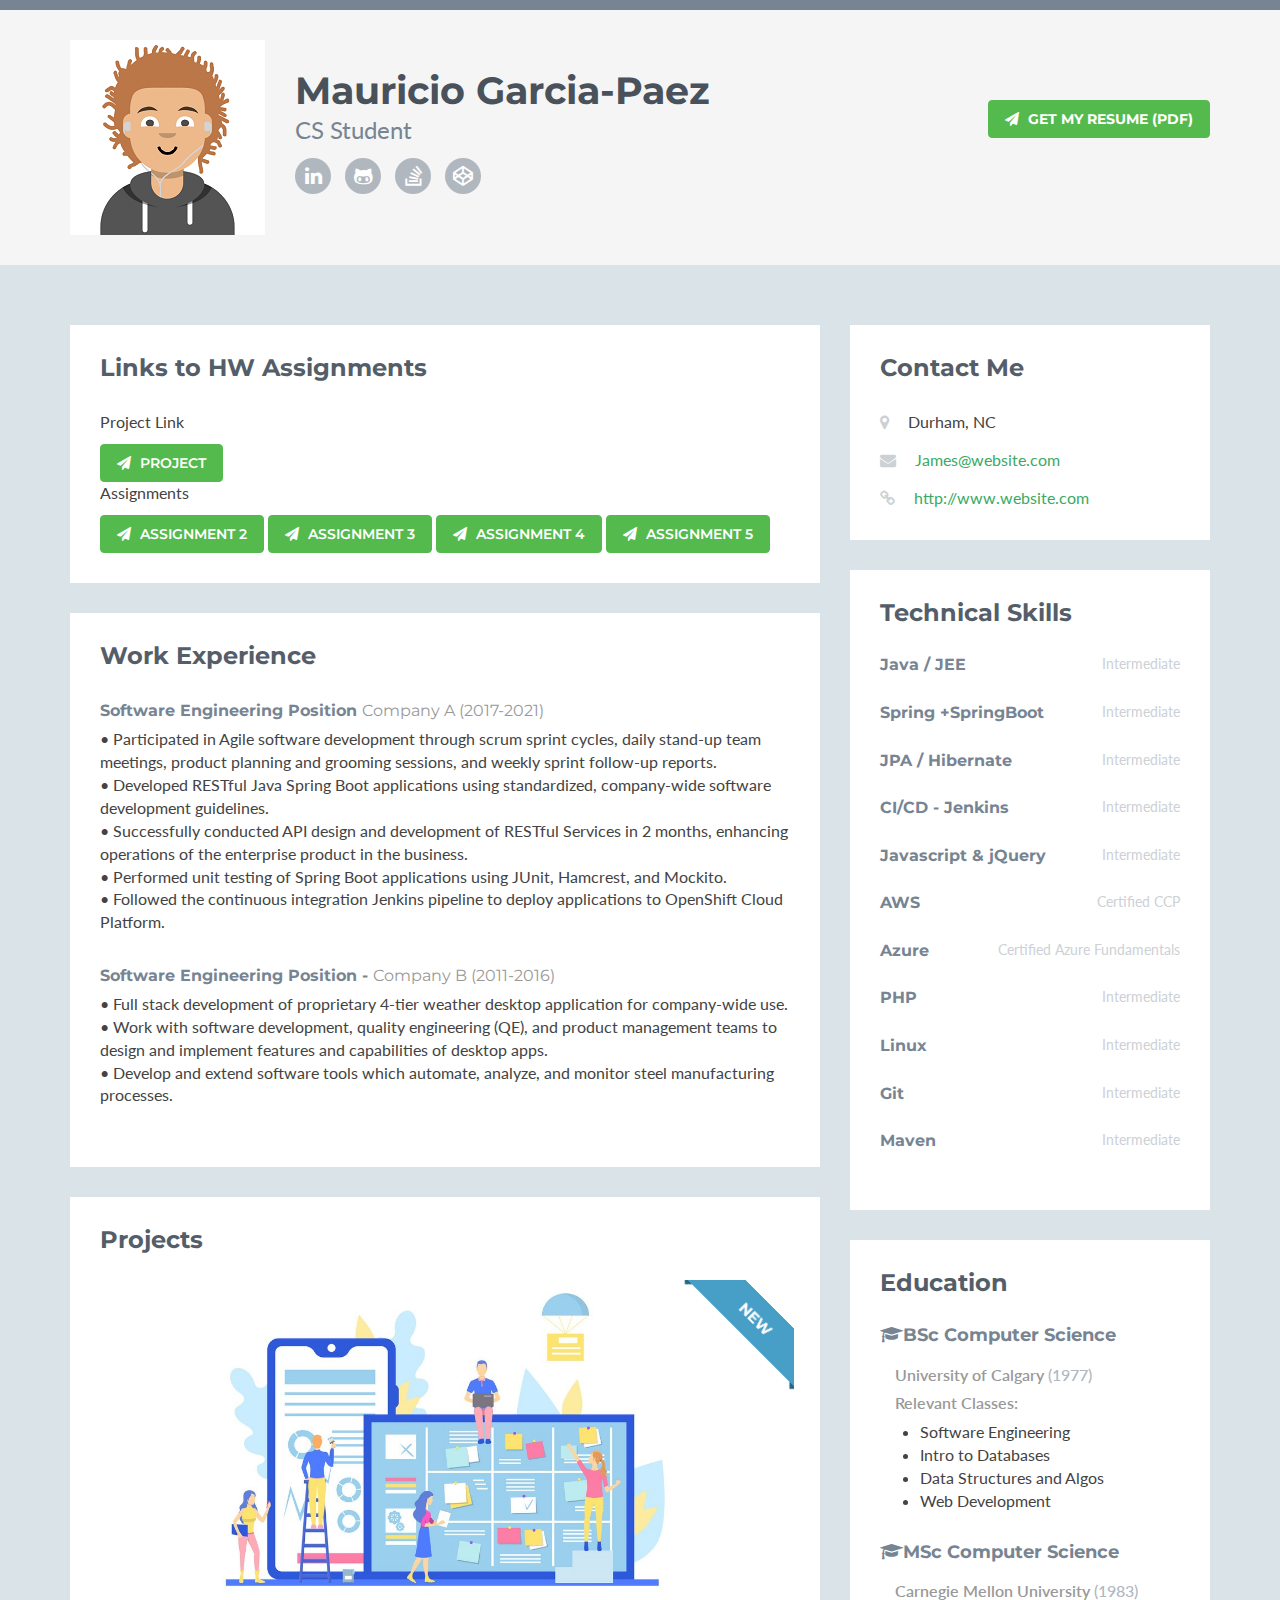
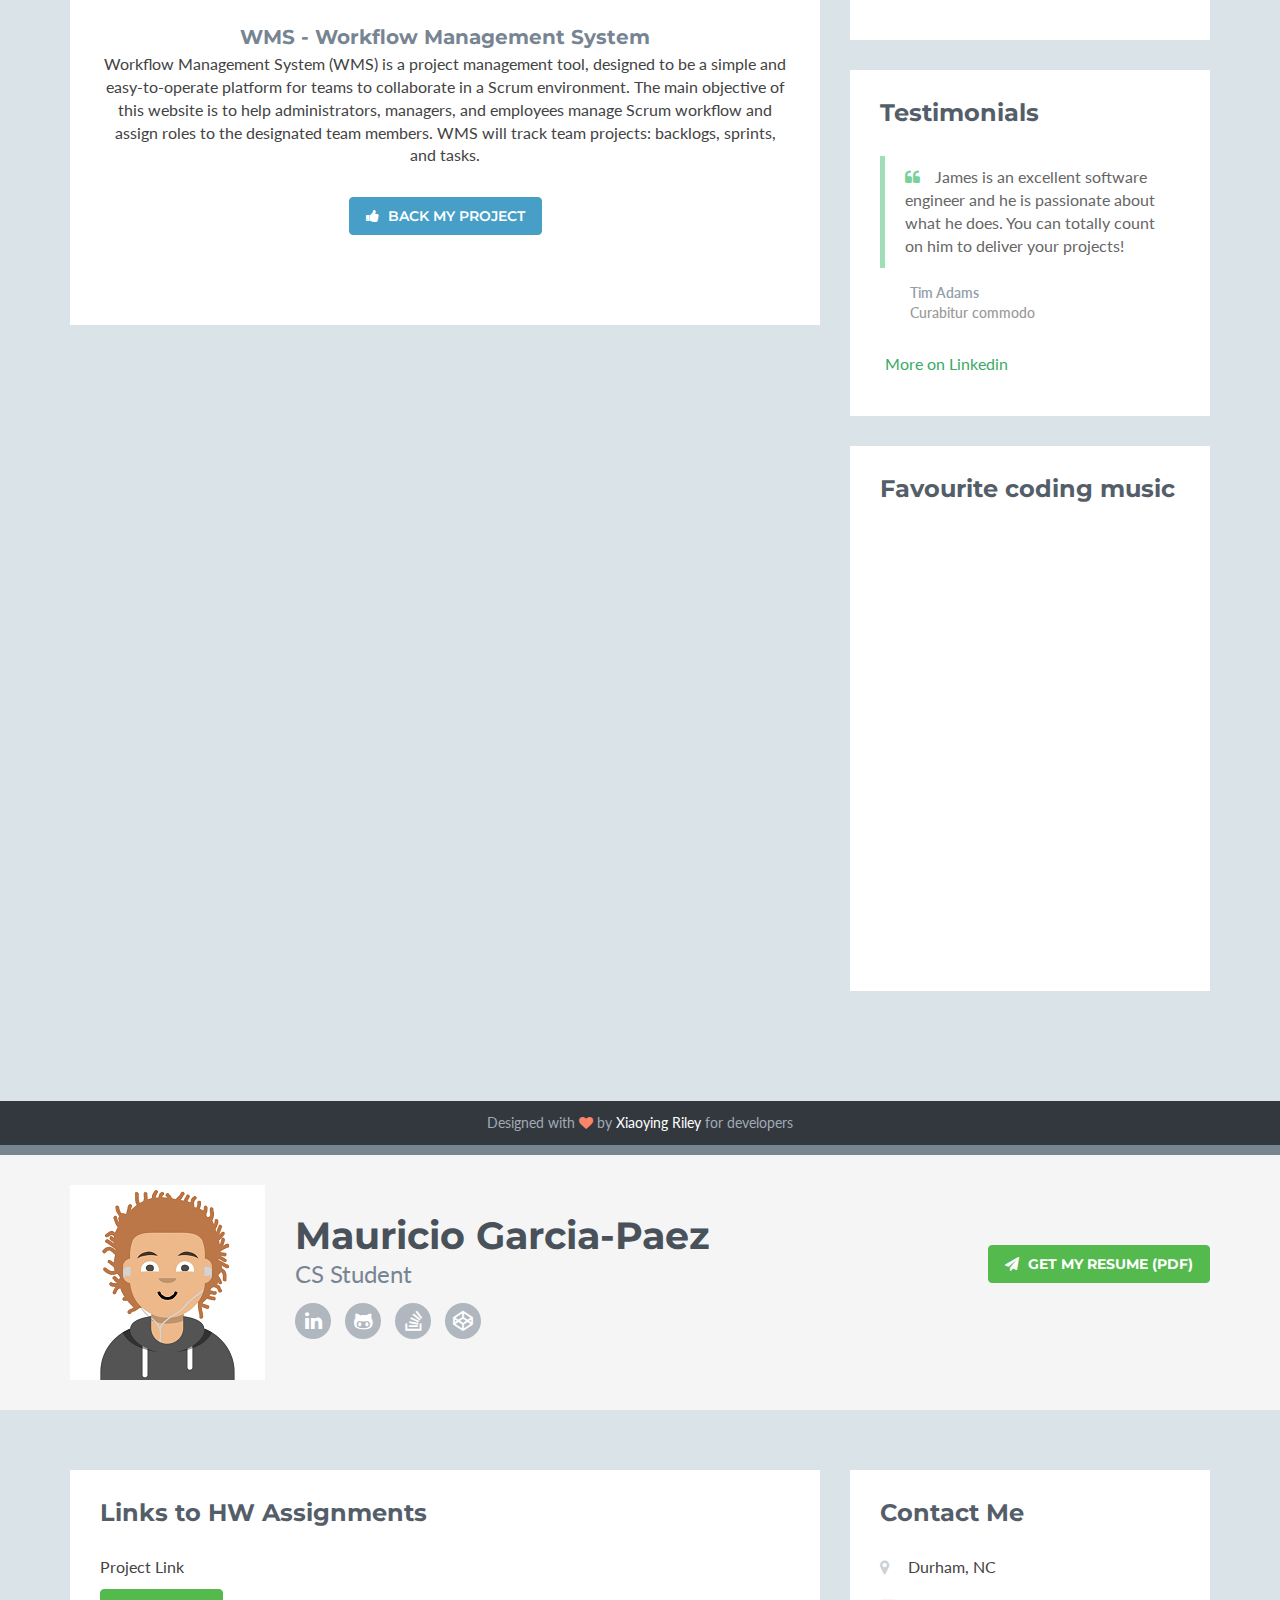
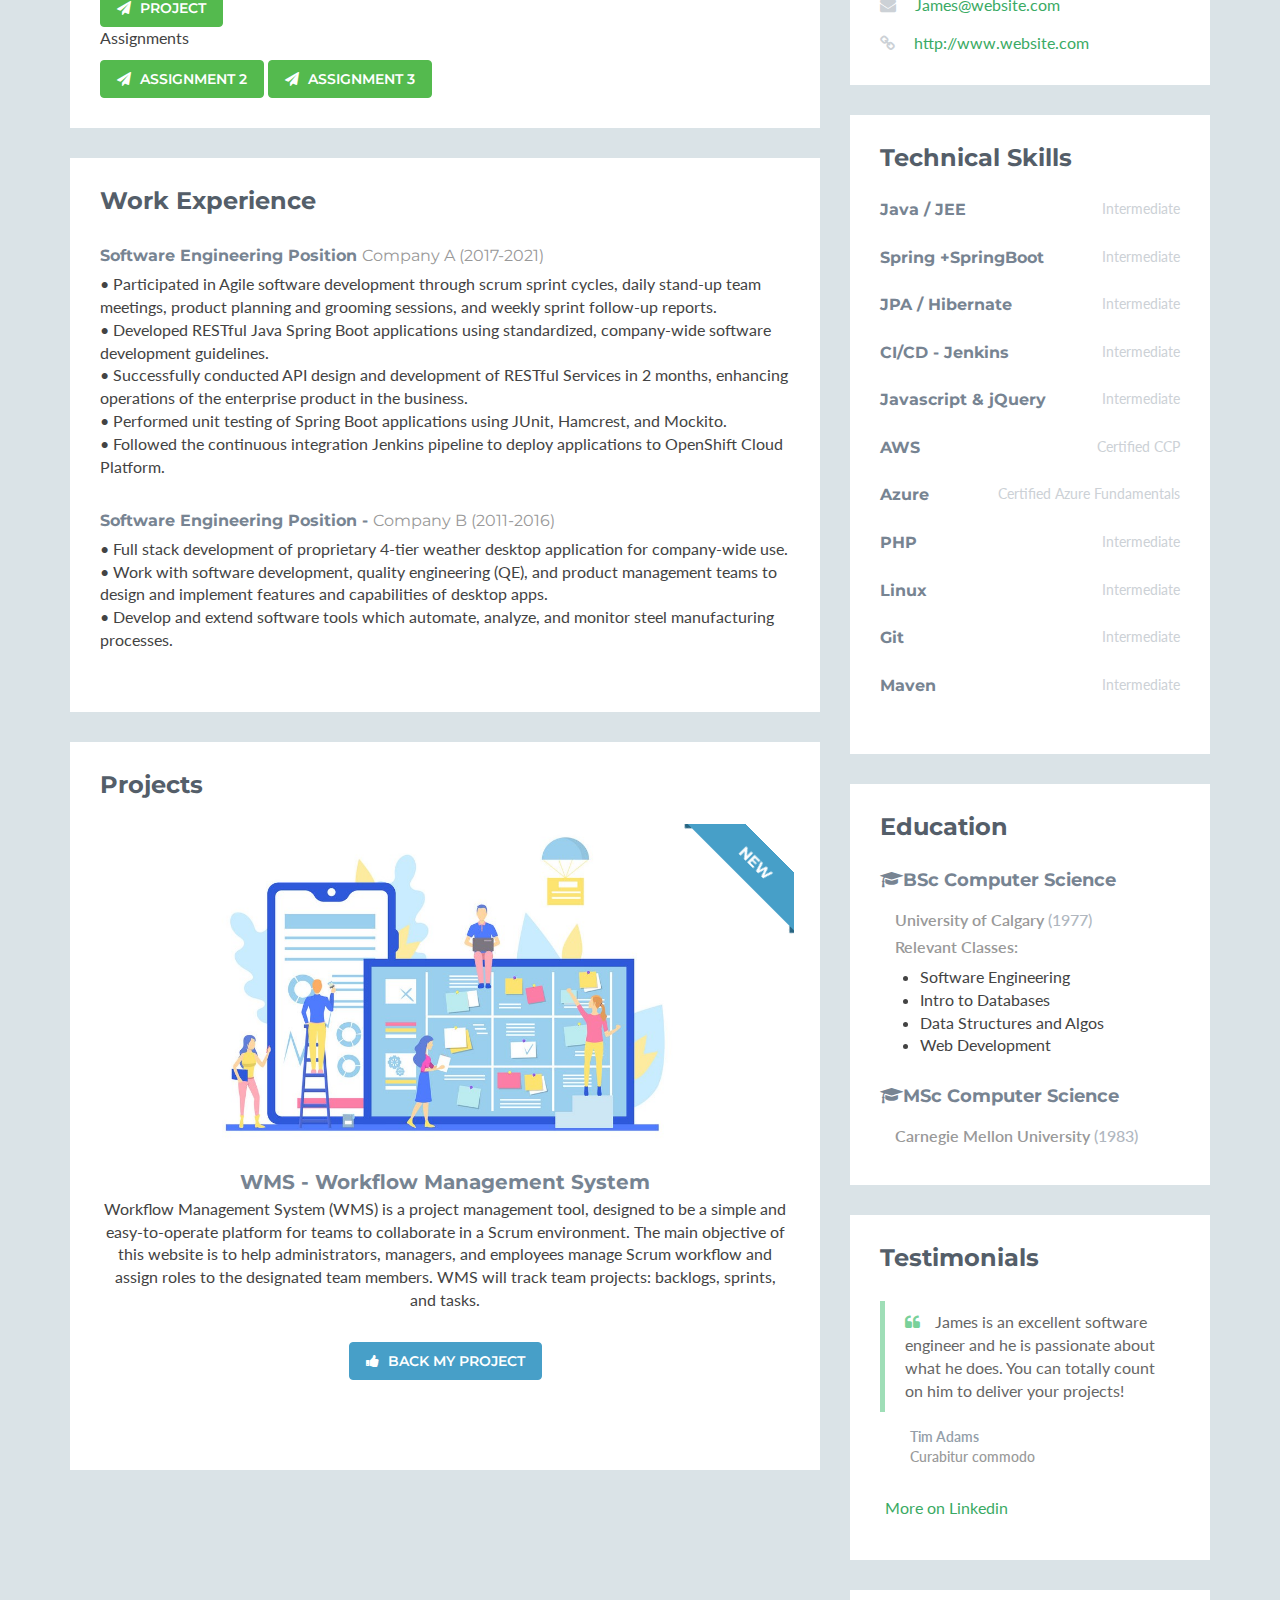
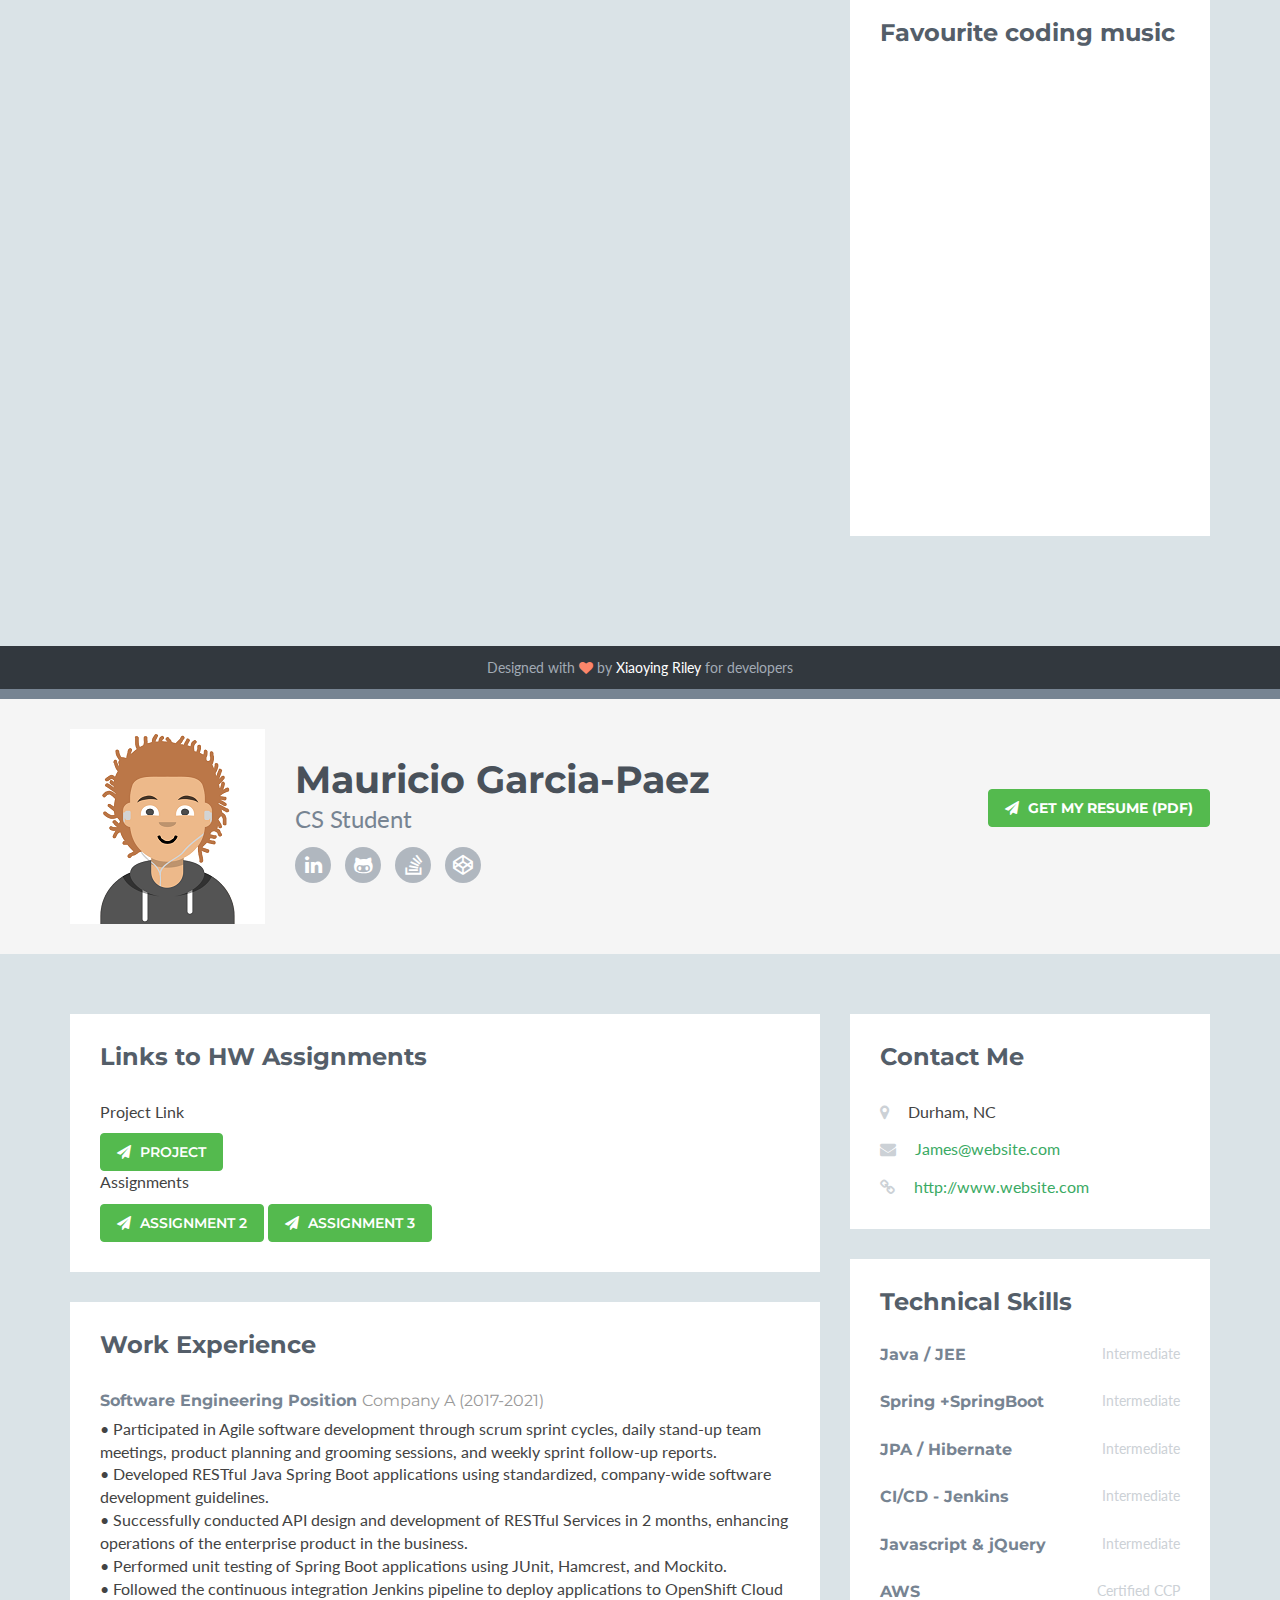
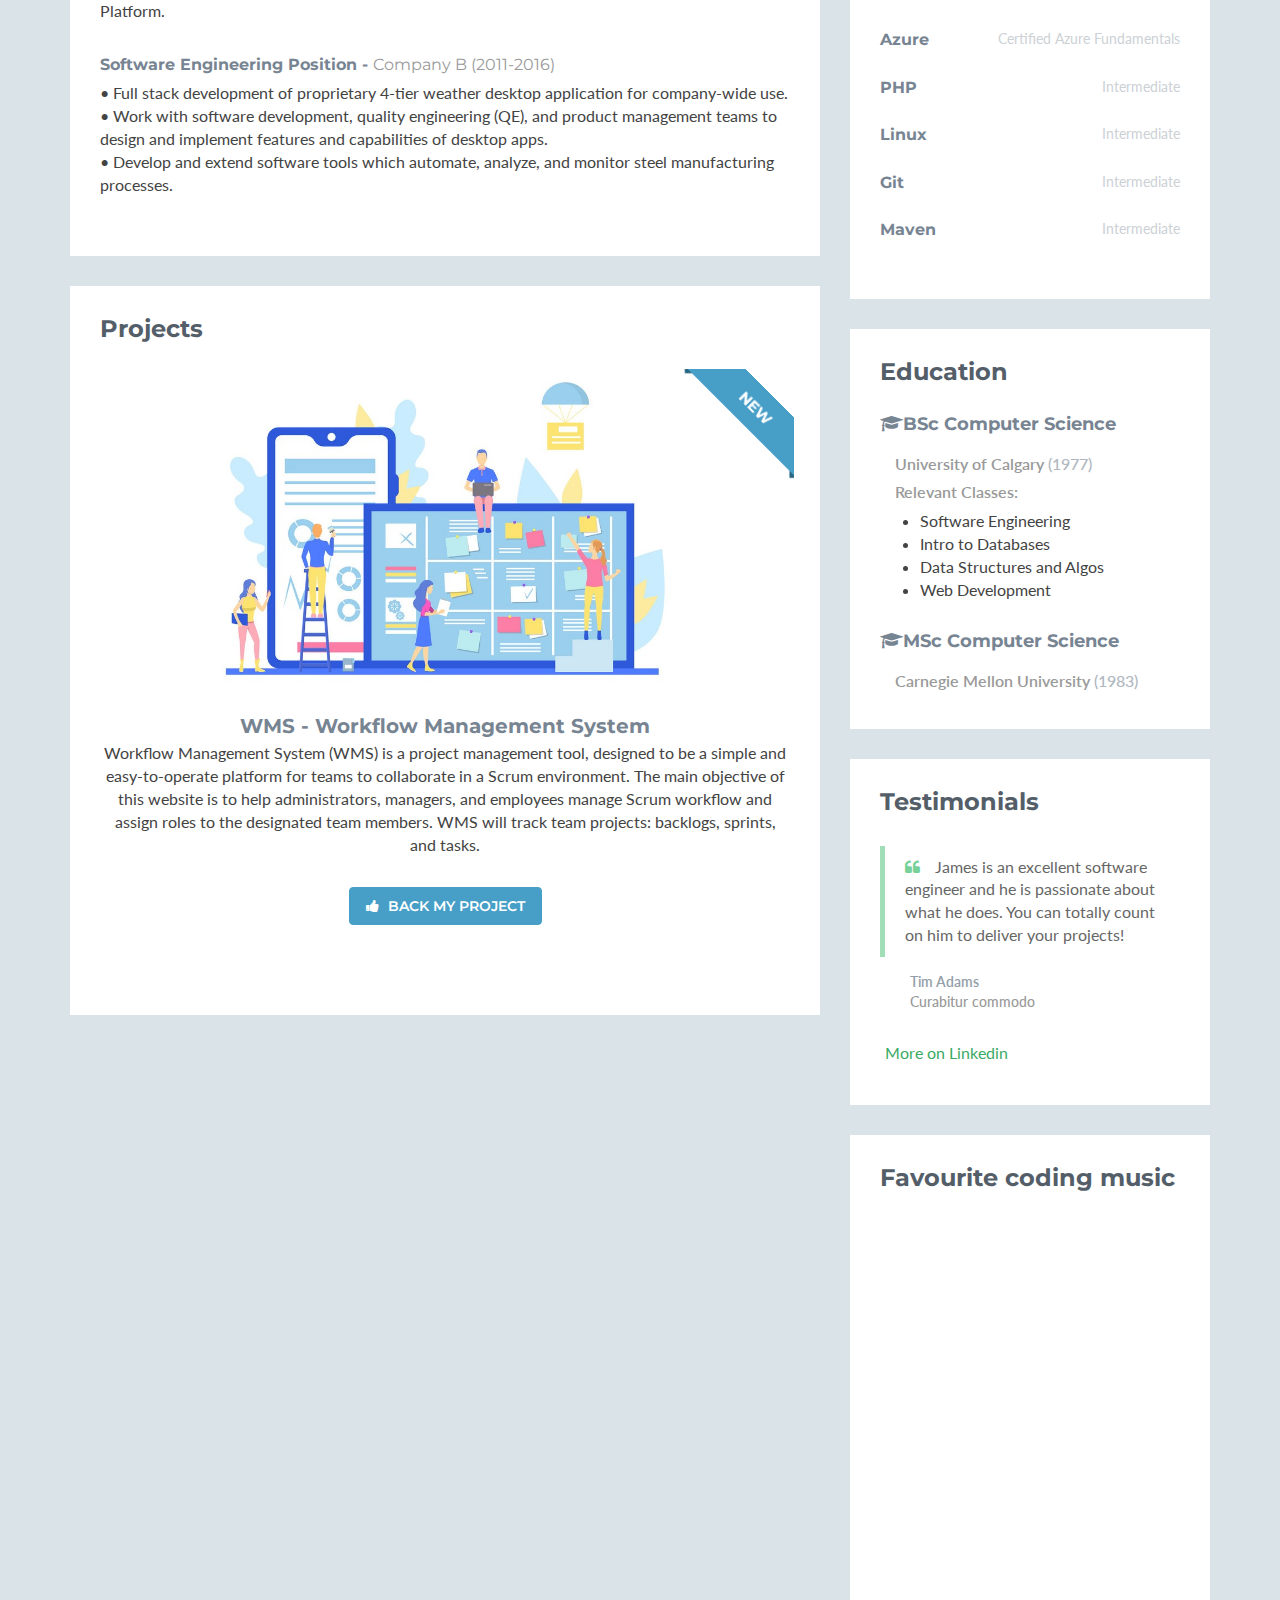
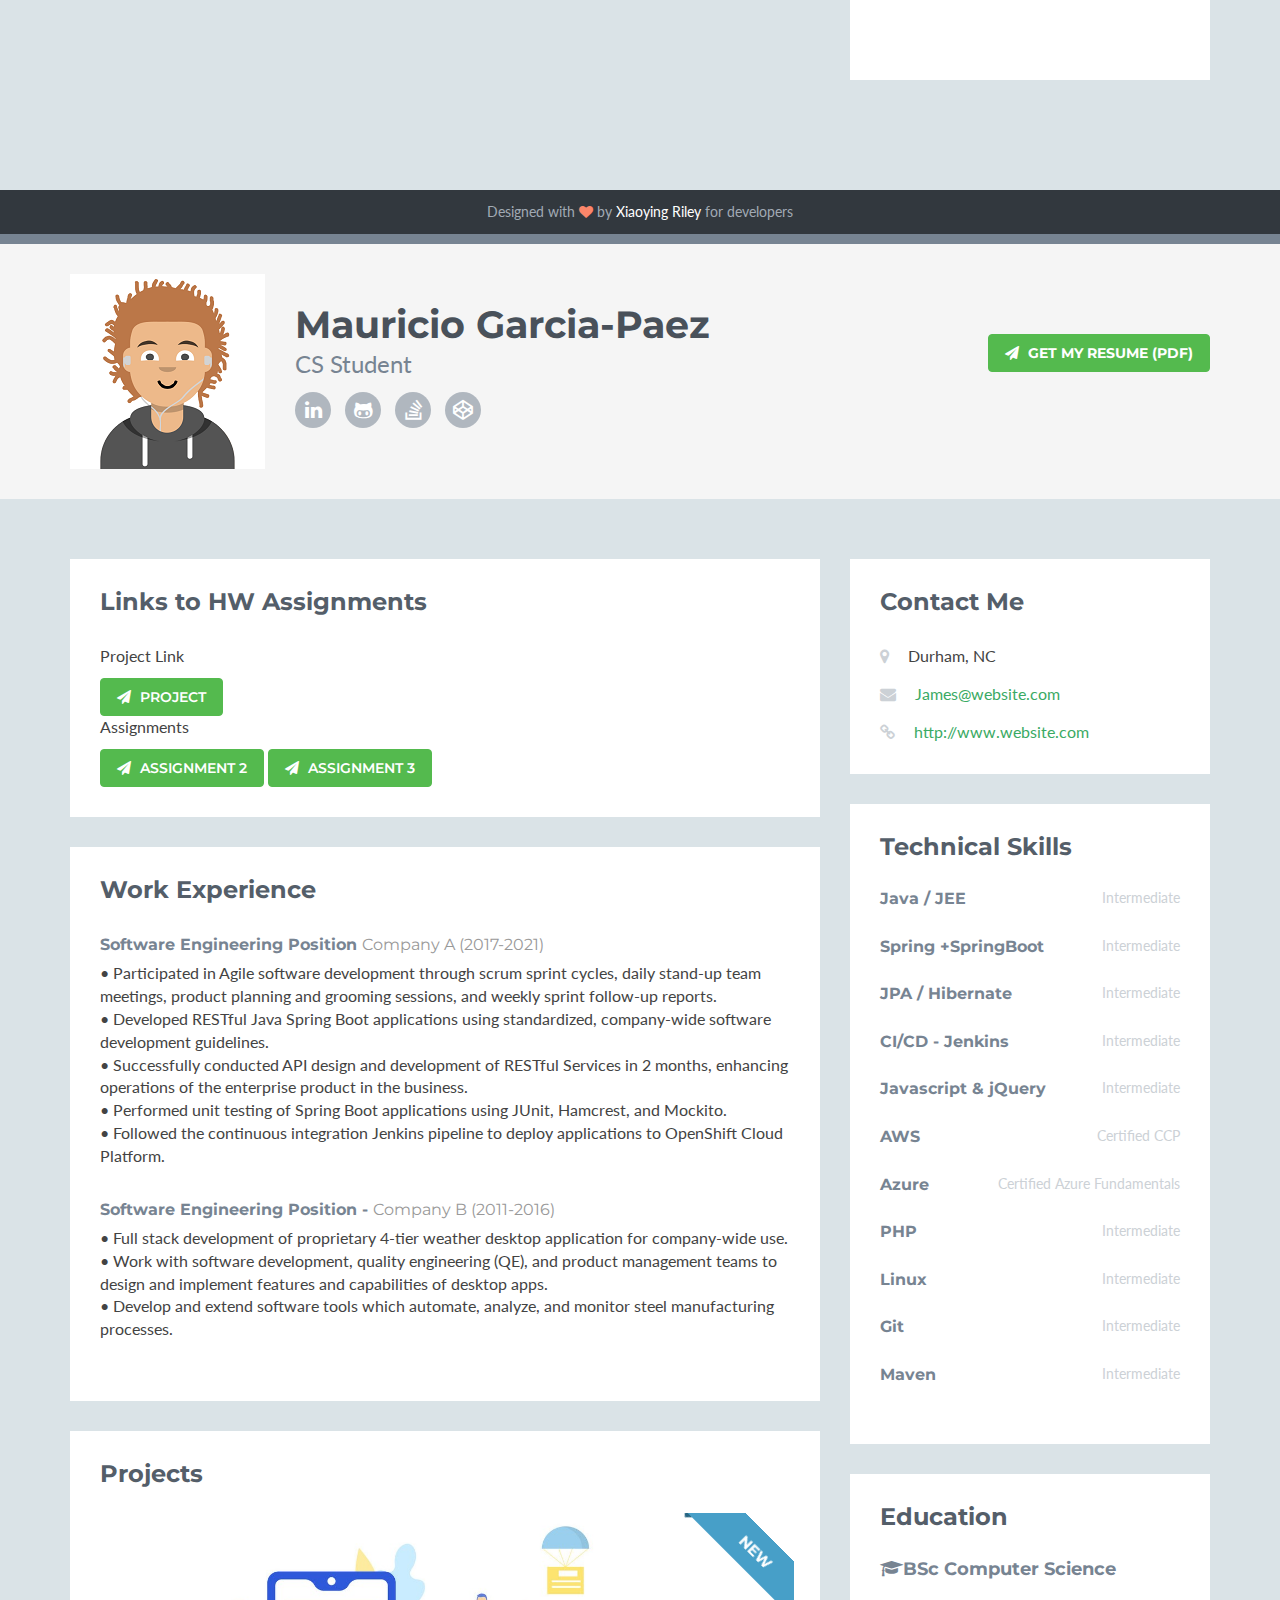
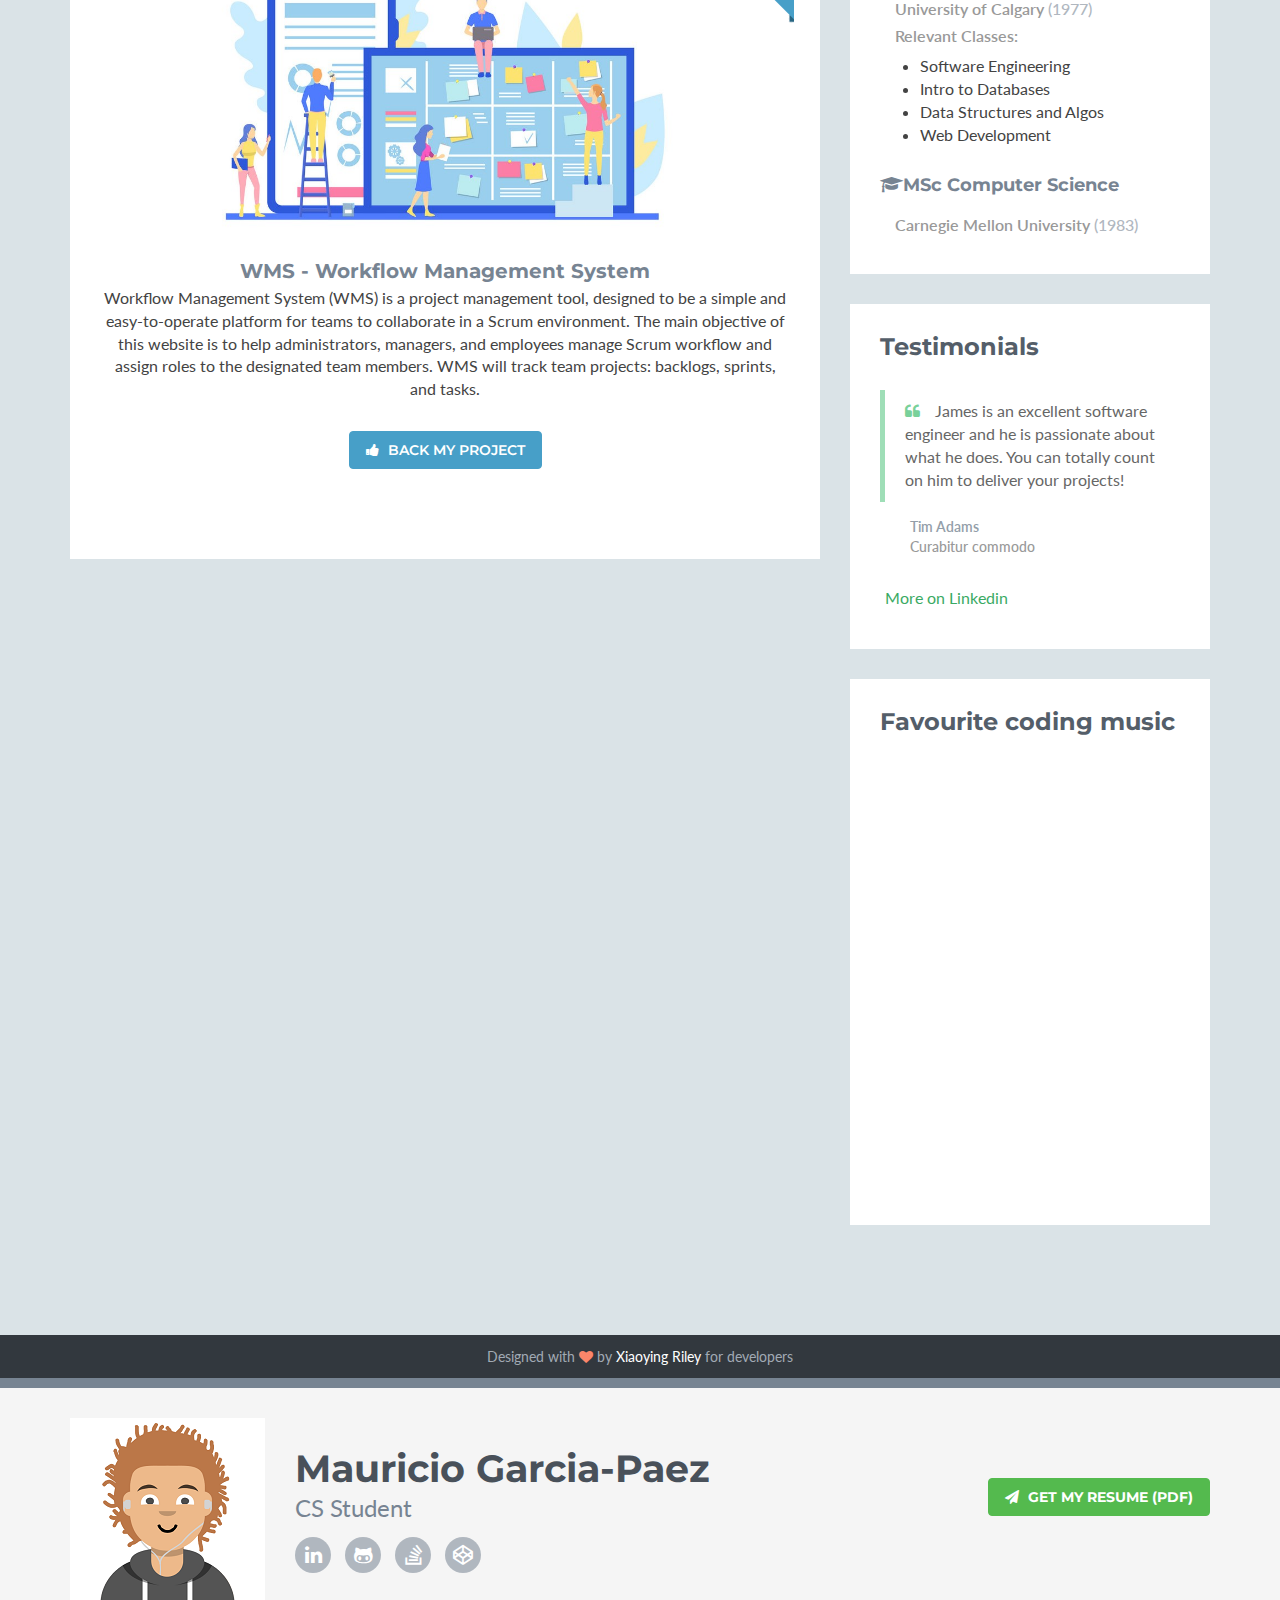
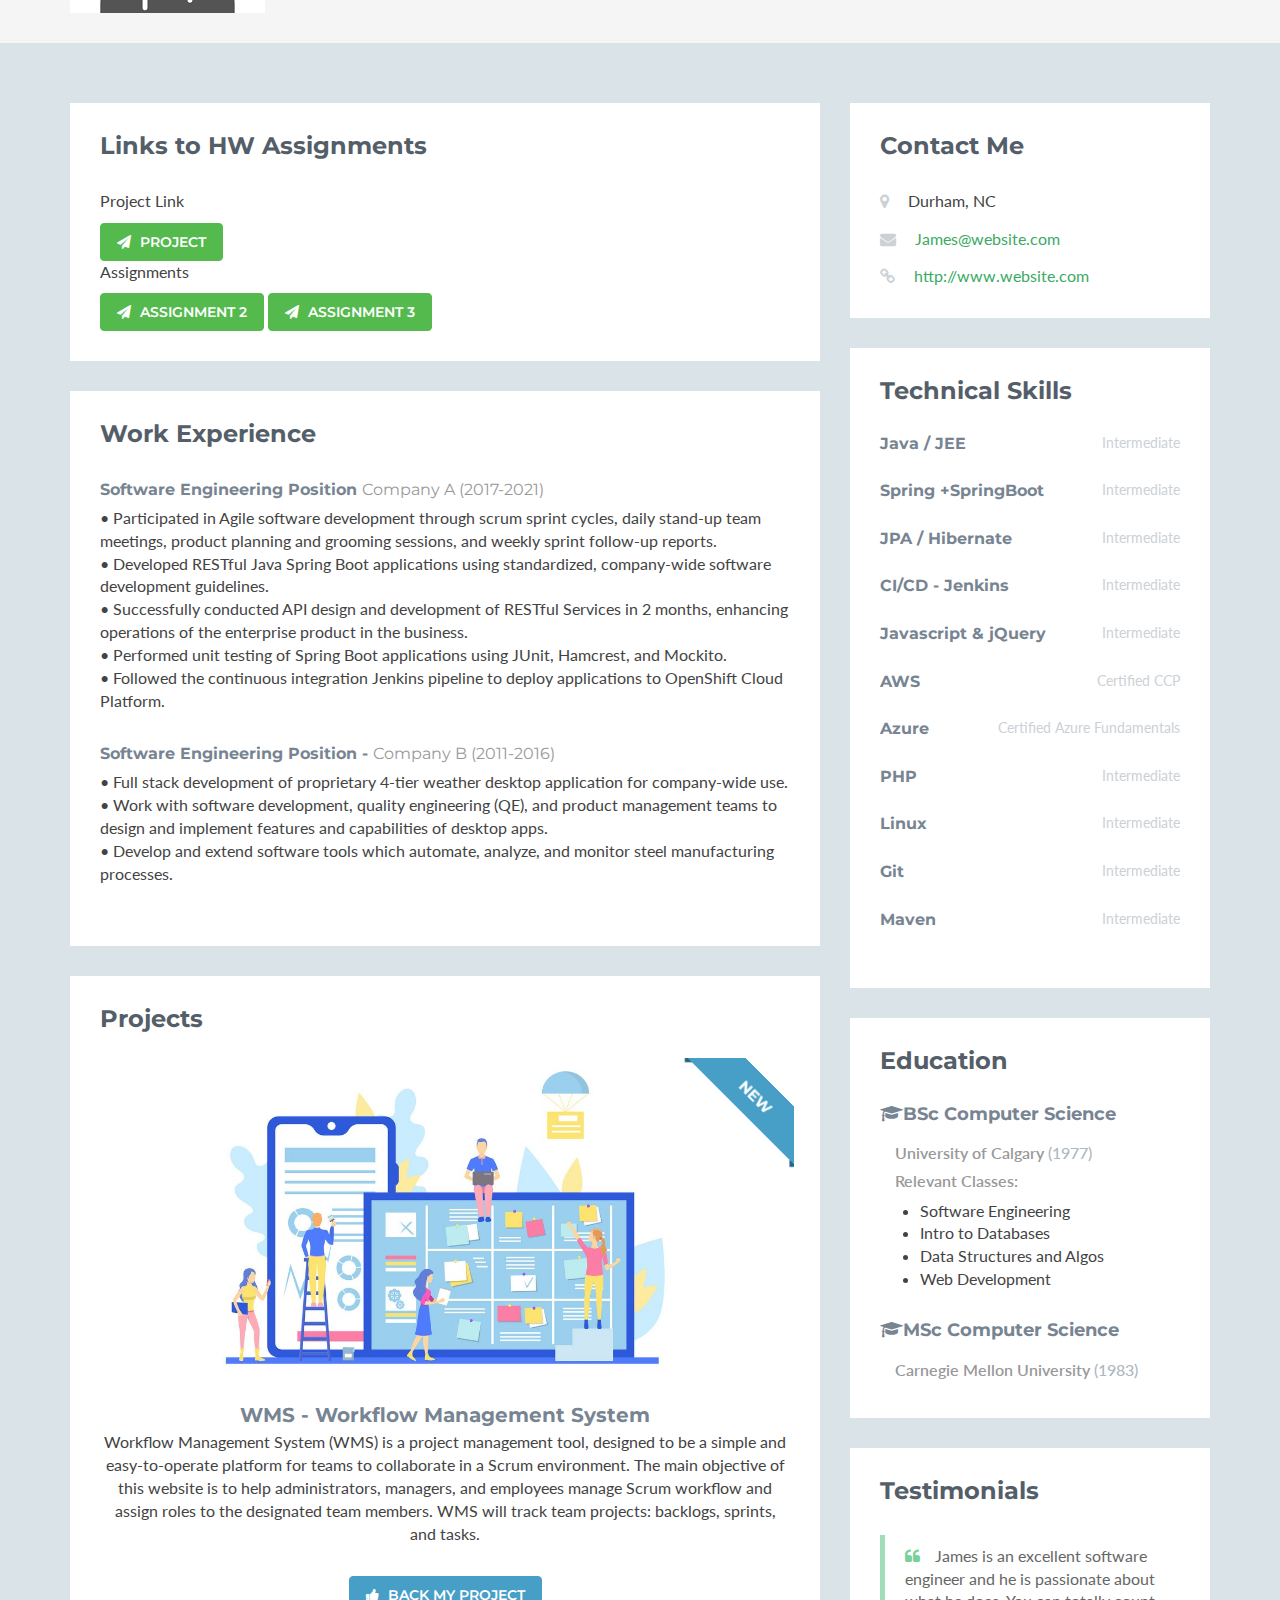
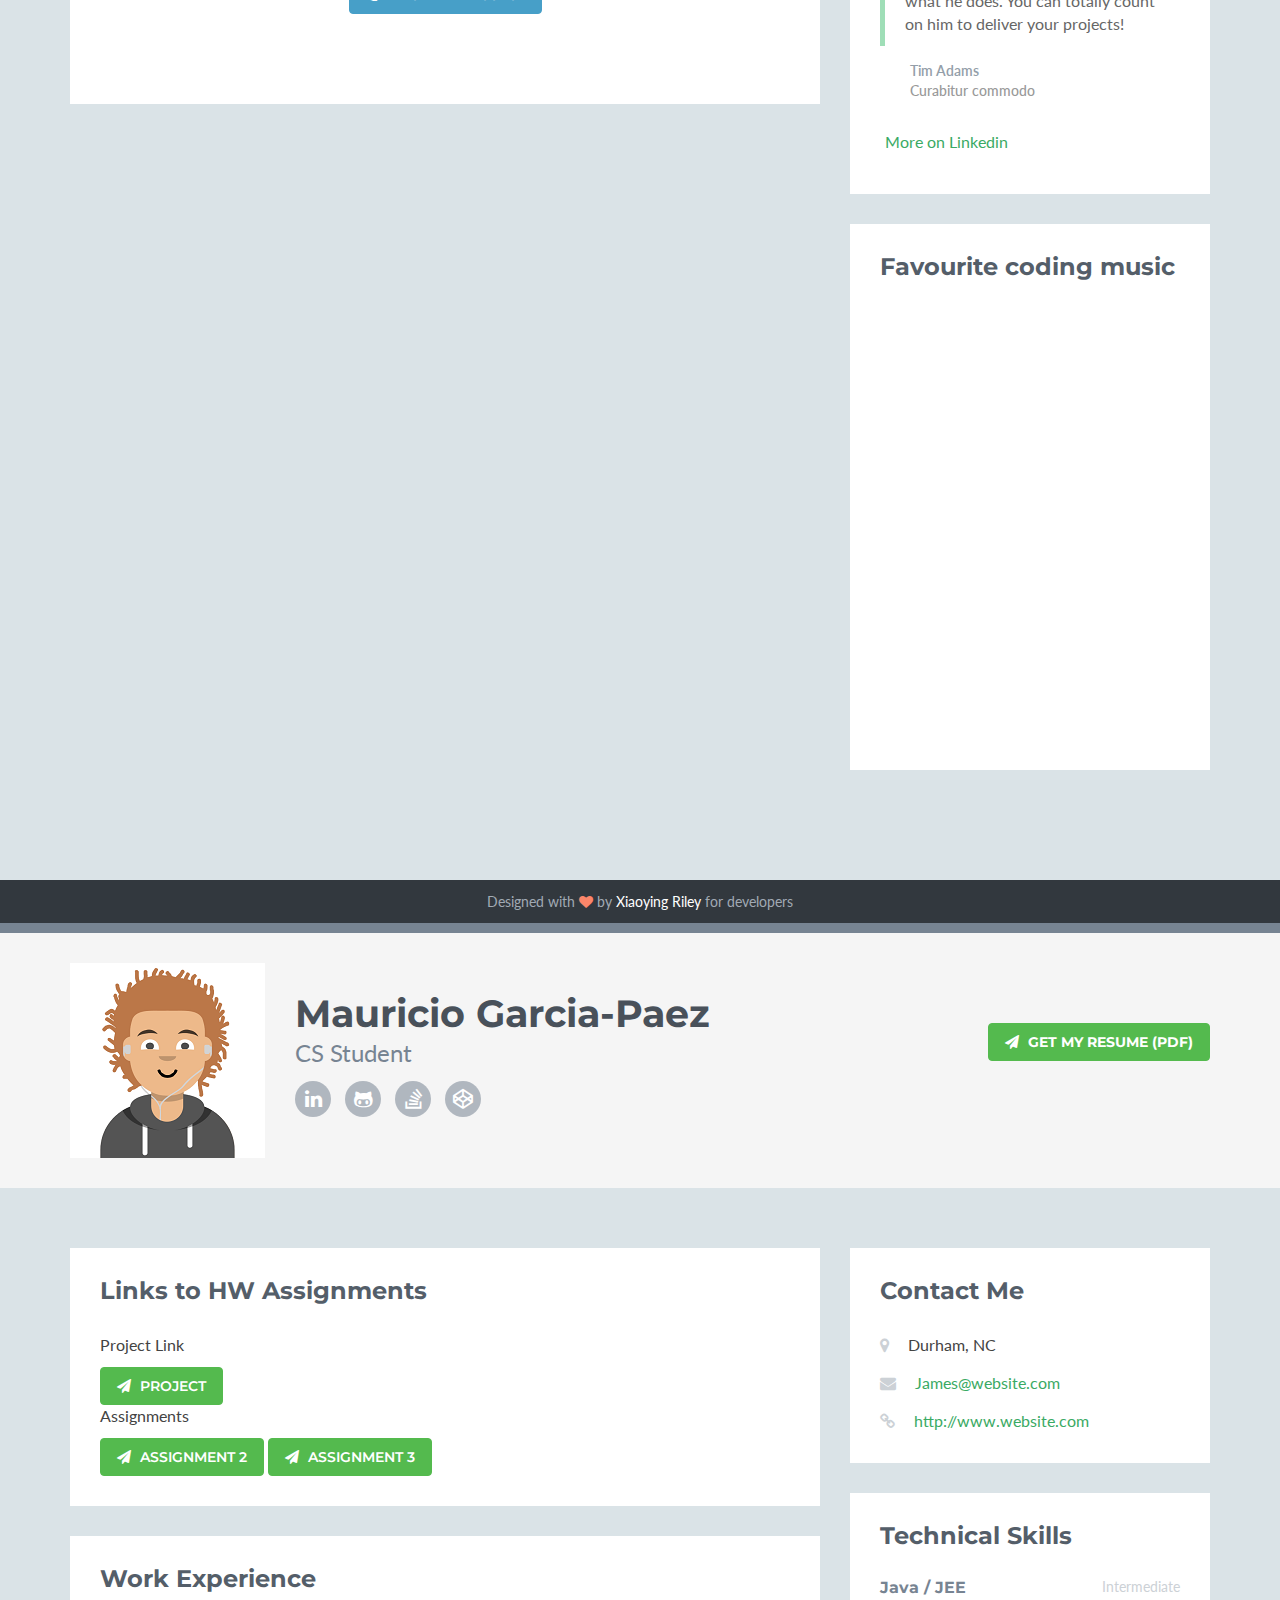
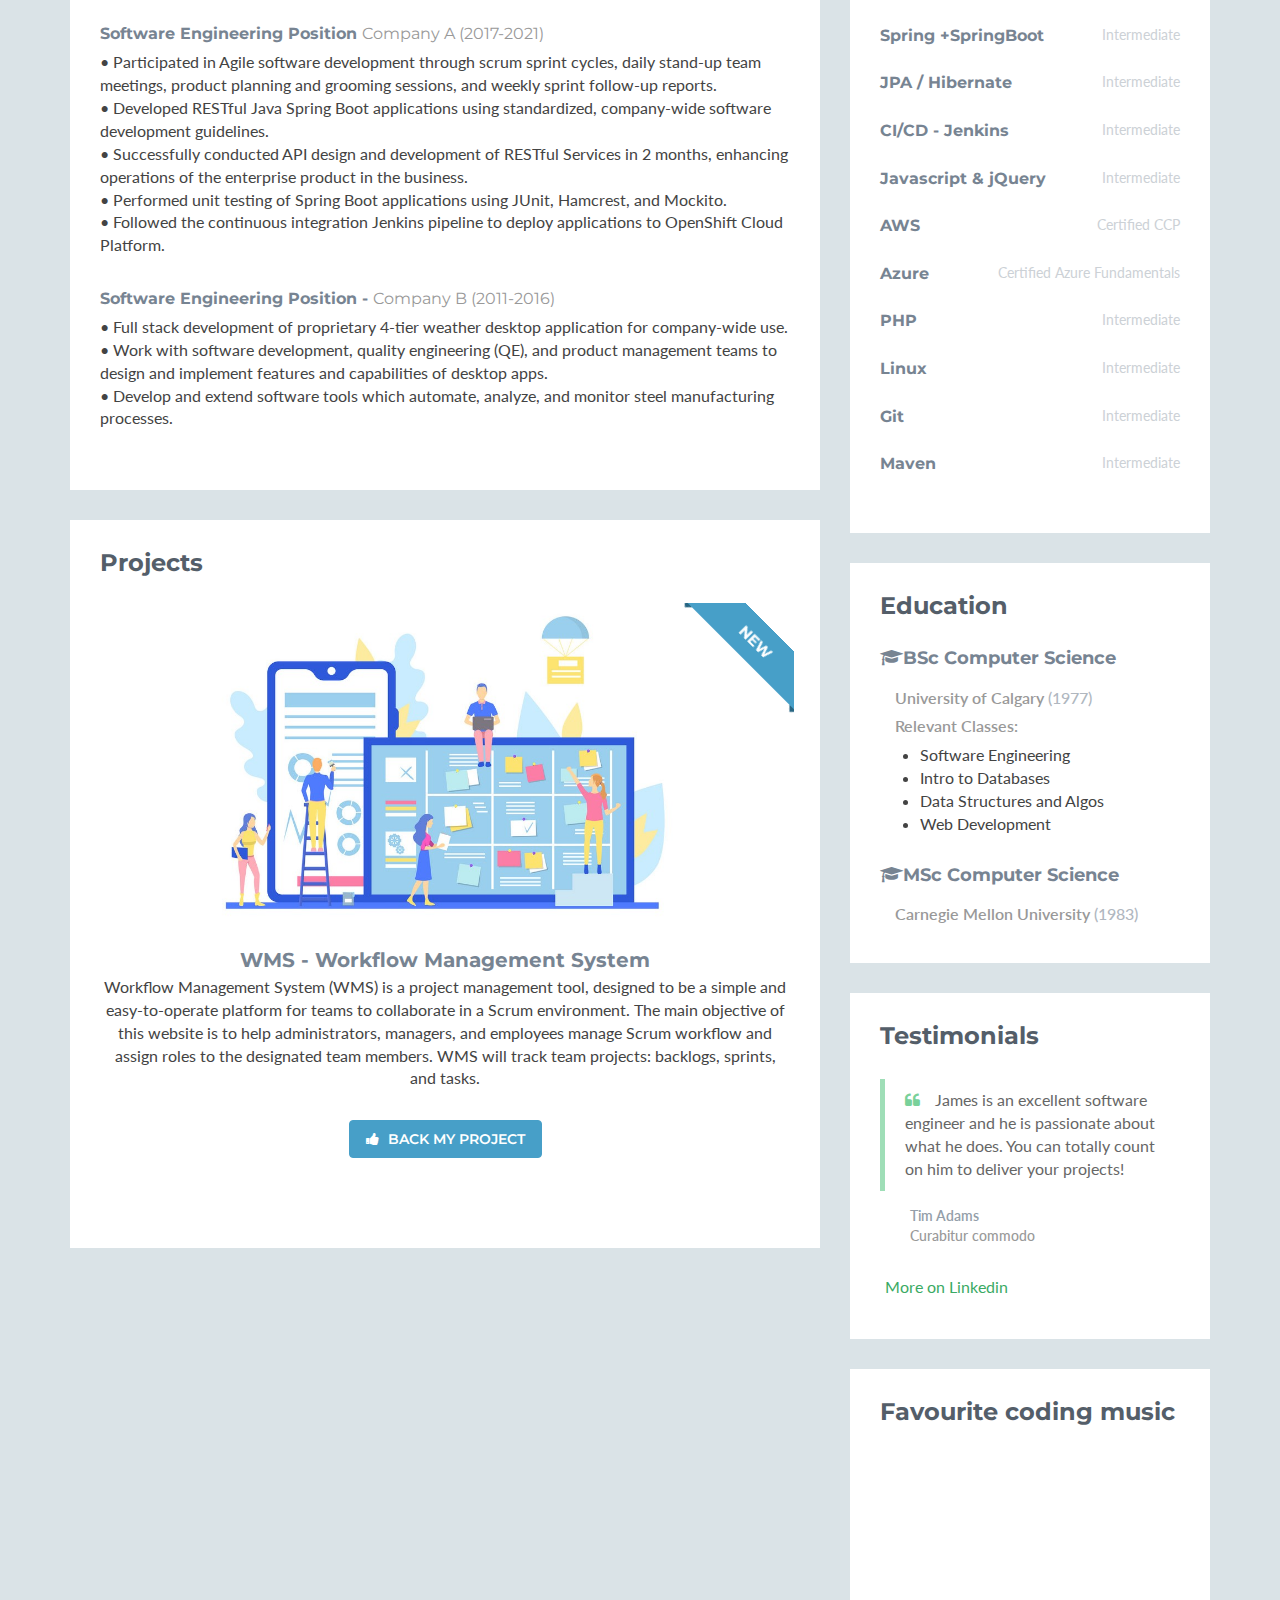
==== commit b0a660cc: "Uploading finished Assignment 5 & updated .io page with link" ====
--- a/index.html
+++ b/index.html
@@ -85,9 +85,12 @@
               <a class="btn btn-cta-primary" href="csc372-hw/Assignment 3 Layout and Events/index.html"
                 target="_self"><i class="fa fa-paper-plane"></i>
                 Assignment 3</a>
-              <a class="btn btn-cta-primary" href="csc372-hw/Assignment 4 Callbacks/index.html"
-                target="_self"><i class="fa fa-paper-plane"></i>
+              <a class="btn btn-cta-primary" href="csc372-hw/Assignment 4 Callbacks/index.html" target="_self"><i
+                  class="fa fa-paper-plane"></i>
                 Assignment 4</a>
+              <a class="btn btn-cta-primary" href="csc372-hw/Assignment 5 Fetch/index.html" target="_self"><i
+                  class="fa fa-paper-plane"></i>
+                Assignment 5</a>
             </div>
             <!--//content-->
           </div>
